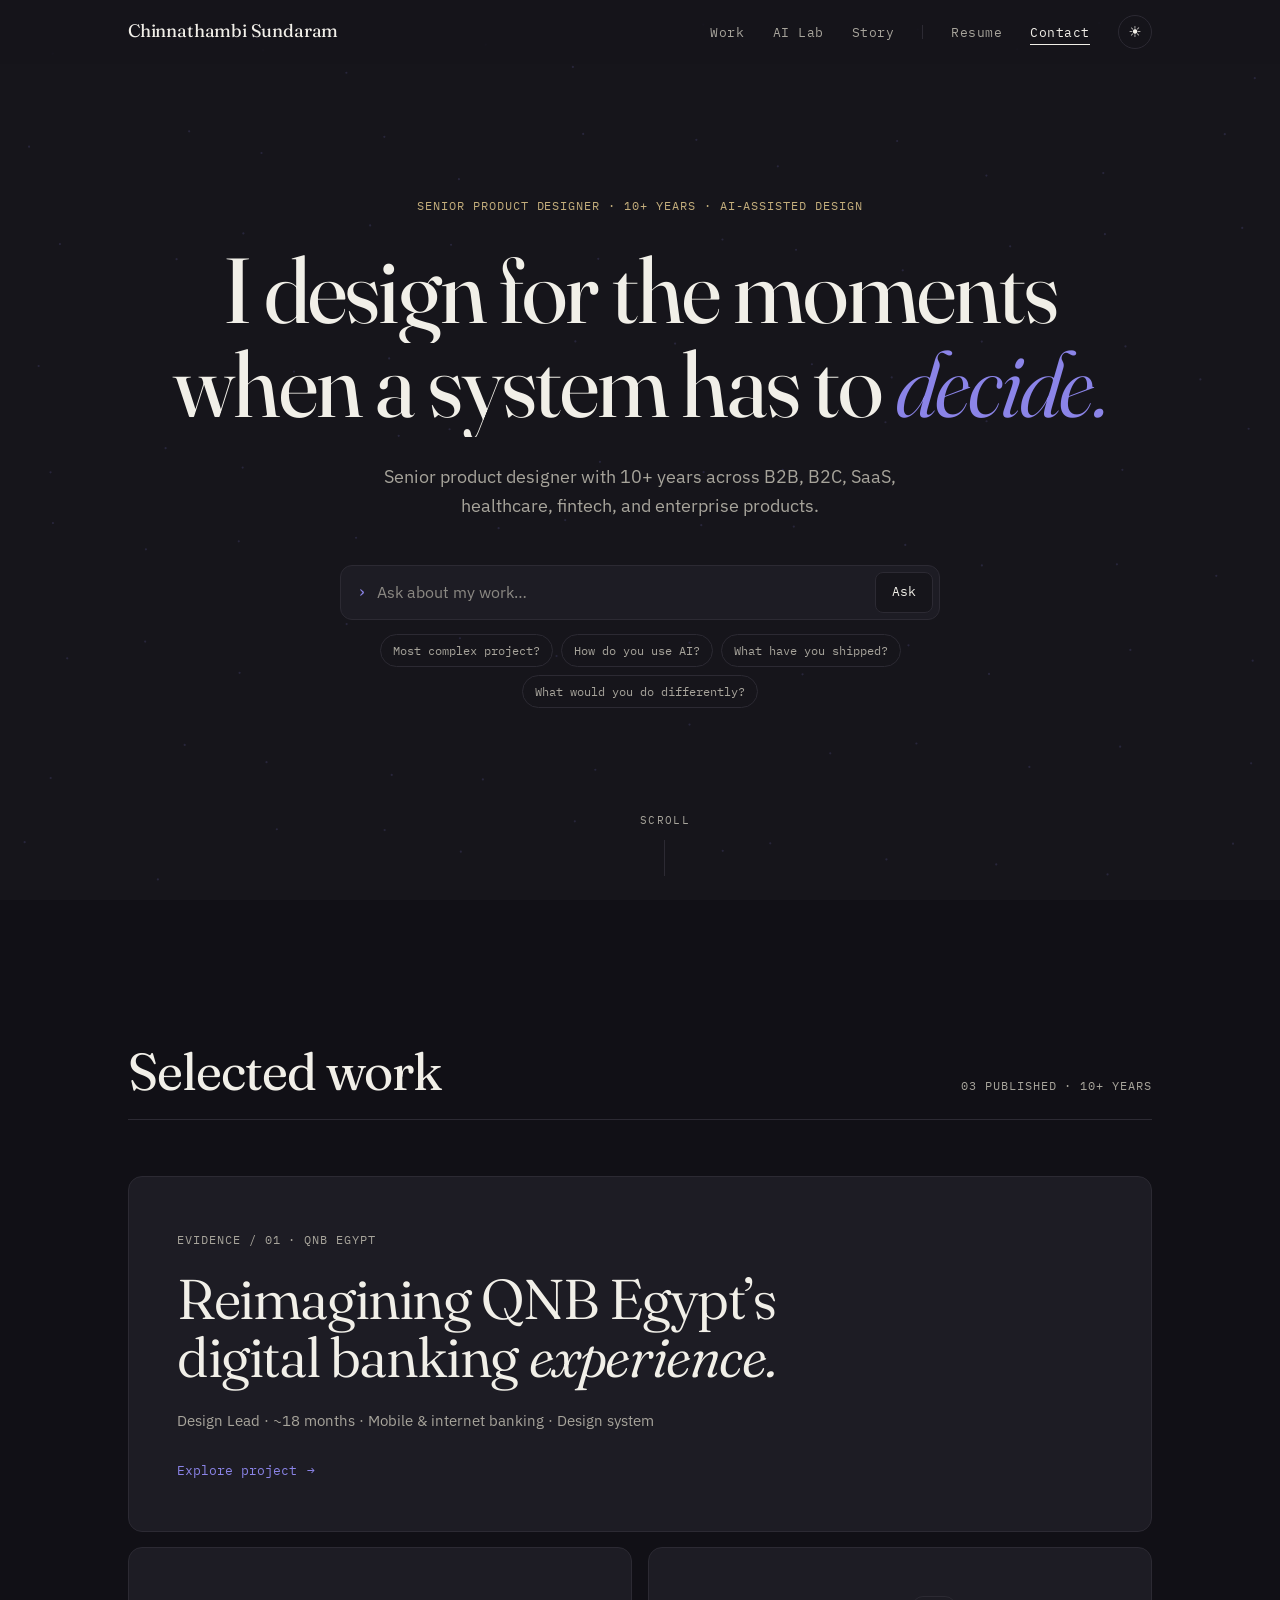
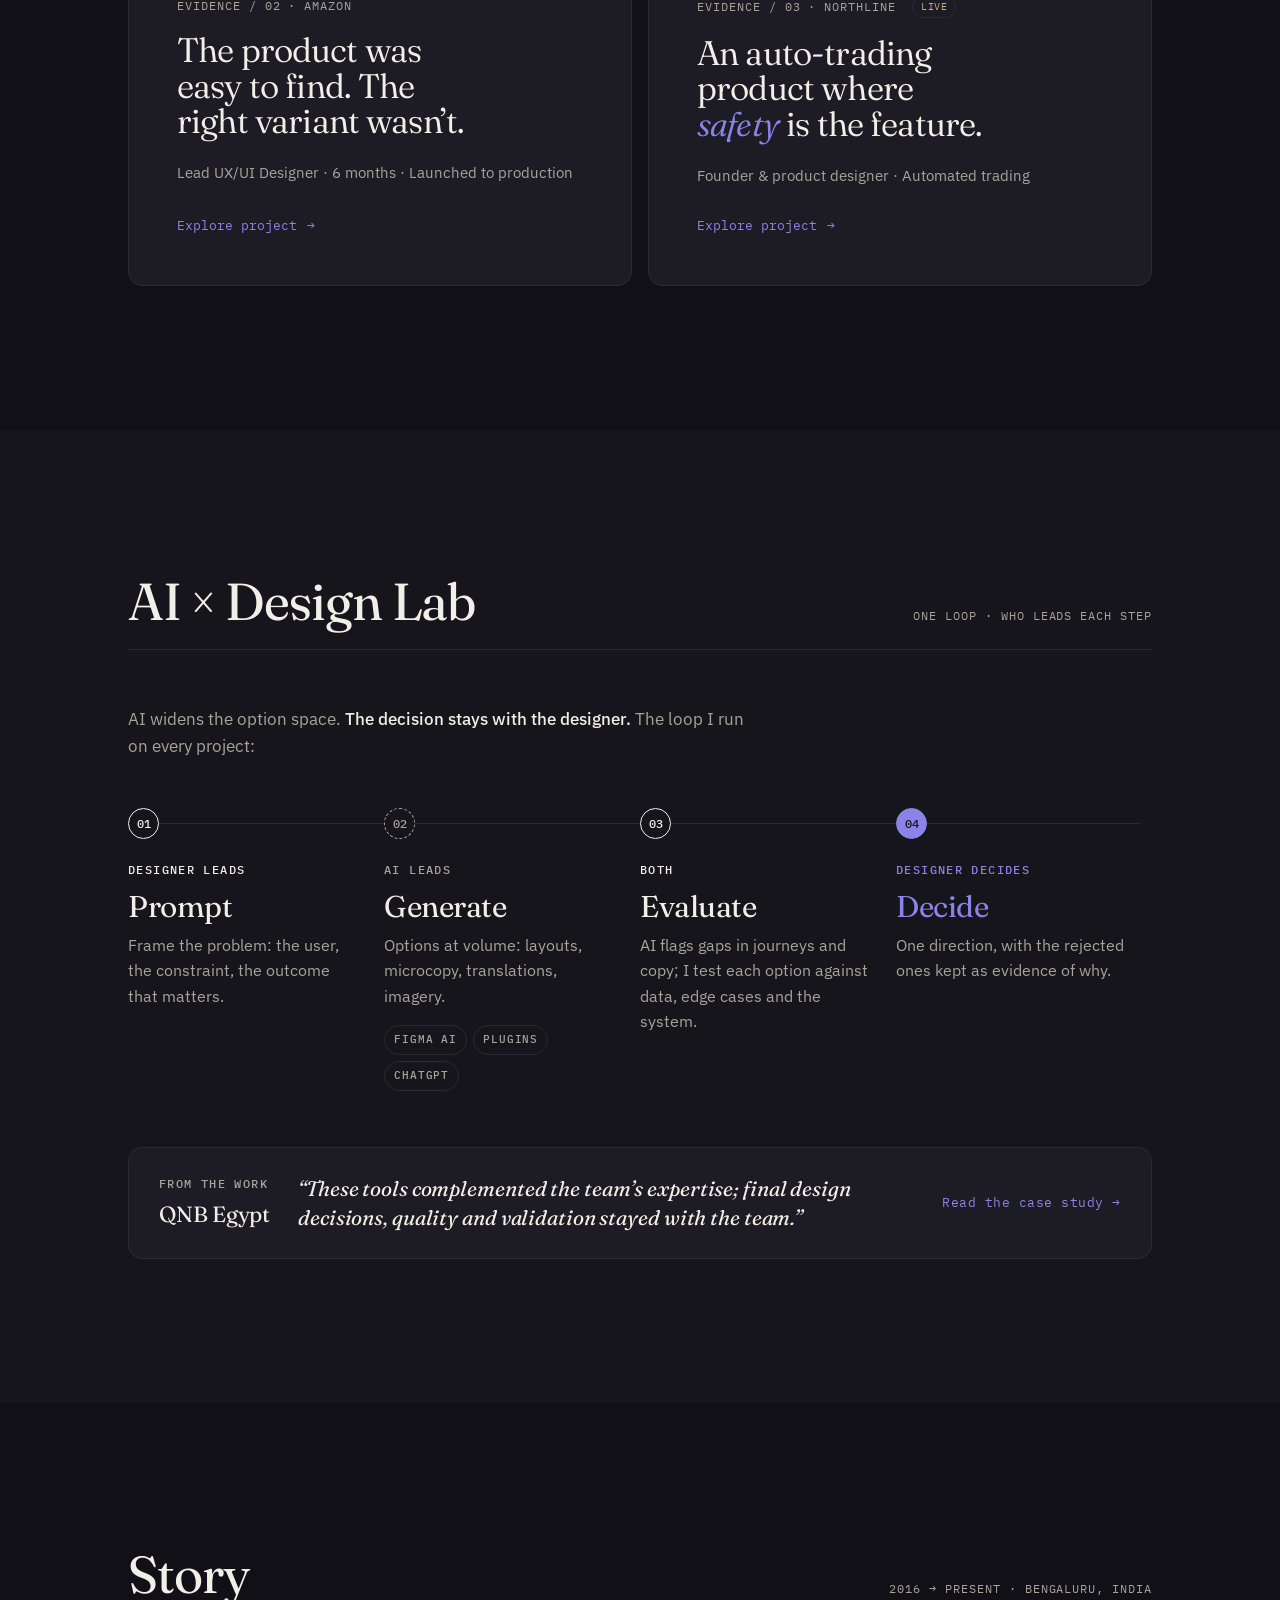
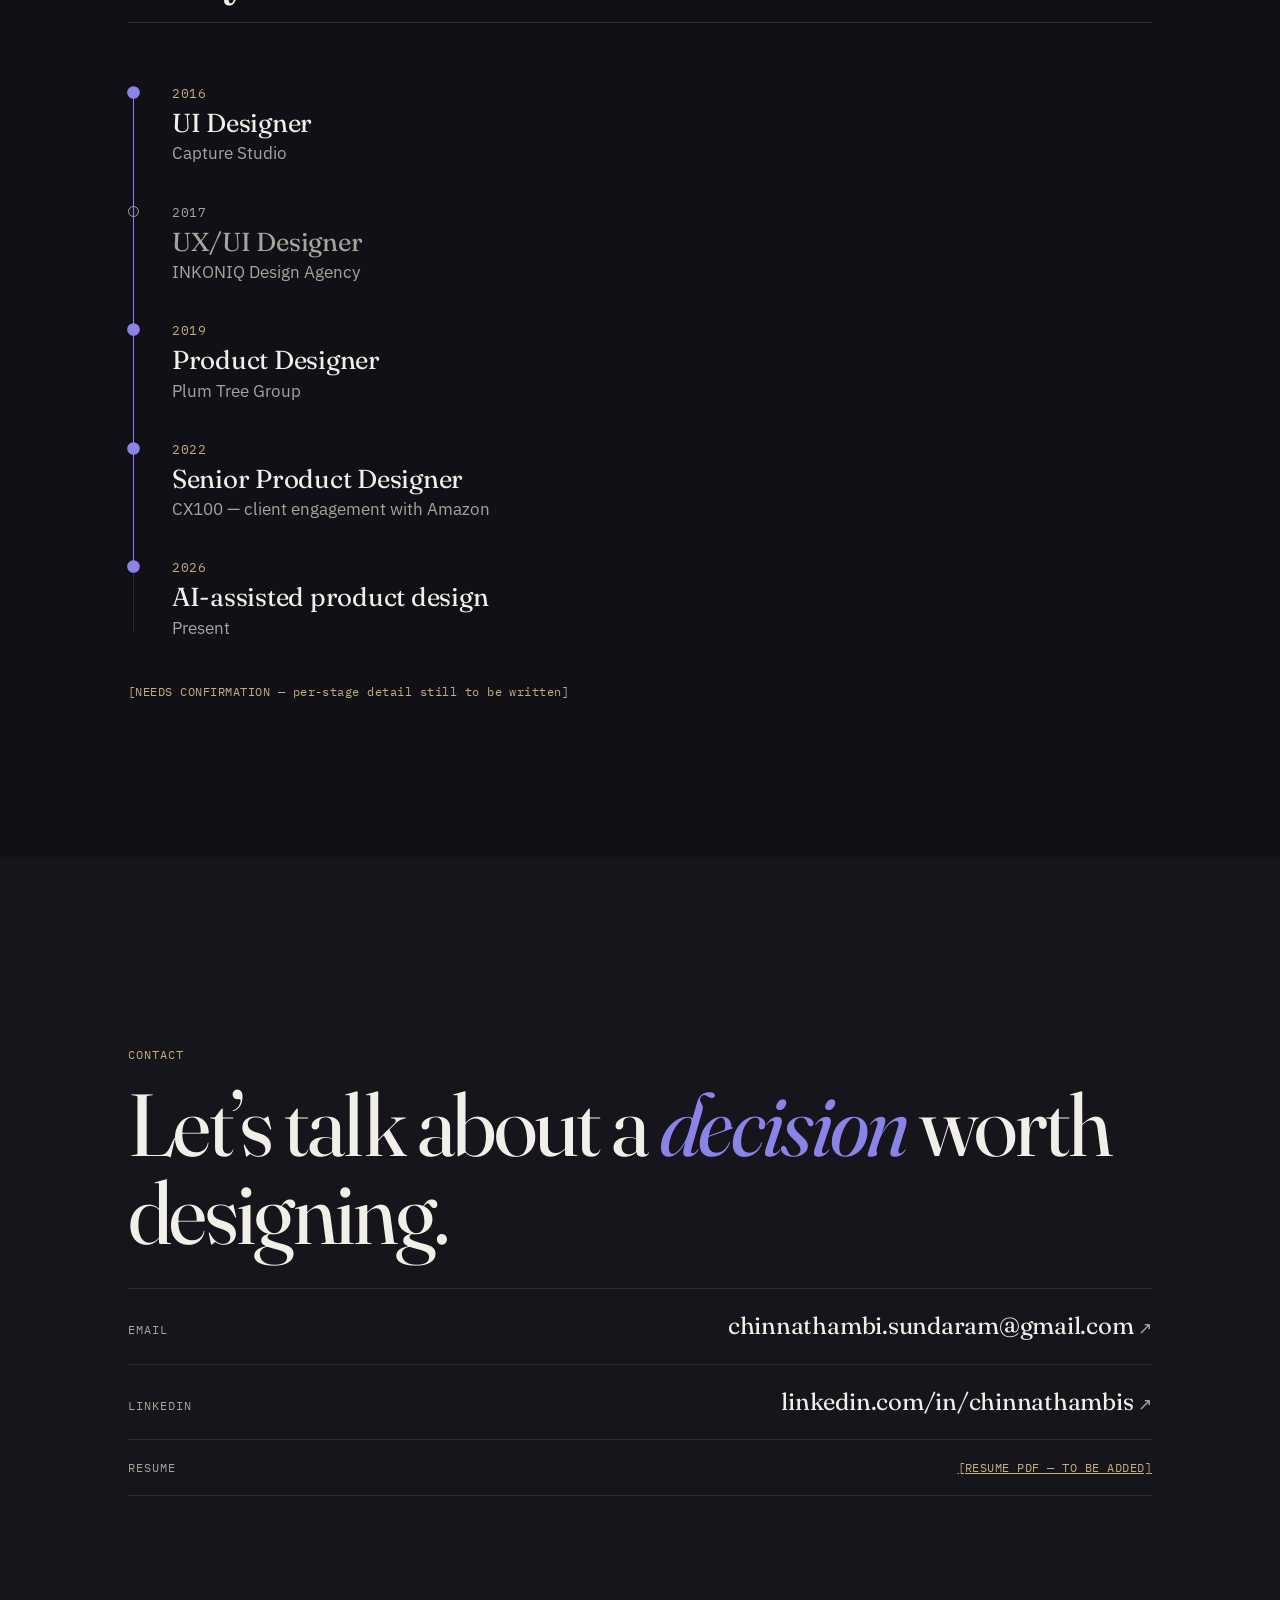
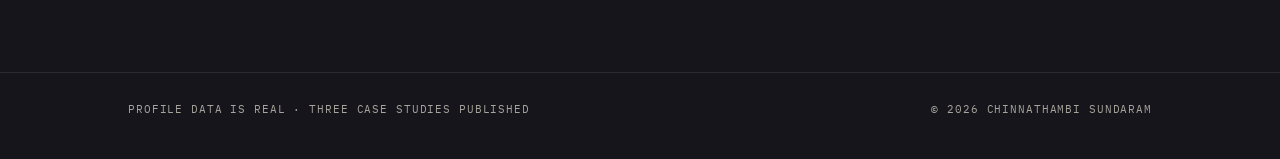
==== index.html @ 8631c67a "Homepage Ask: answers cover all three case studies - Most complex project: QNB Egypt (18 months, tea" ====
<!DOCTYPE html>
<html lang="en">
<head>
<meta charset="utf-8">
<meta name="viewport" content="width=device-width, initial-scale=1">
<title>Chinnathambi Sundaram — Senior Product Designer</title>
<meta name="description" content="Senior product designer with 10+ years across B2B, B2C, SaaS, healthcare, fintech, and enterprise products. AI-assisted product design, Bengaluru.">
<meta name="theme-color" content="#16151B">
<link rel="canonical" href="https://chinnathambis.github.io/">
<meta property="og:type" content="website">
<meta property="og:title" content="Chinnathambi Sundaram — Senior Product Designer">
<meta property="og:description" content="I design for the moments when a system has to decide.">
<meta property="og:url" content="https://chinnathambis.github.io/">
<meta name="twitter:card" content="summary">
<link rel="icon" href="assets/favicon.svg" type="image/svg+xml">
<script type="application/ld+json">
{"@context":"https://schema.org","@type":"Person","name":"Chinnathambi Sundaram","jobTitle":"Senior Product Designer",
 "address":{"@type":"PostalAddress","addressLocality":"Bengaluru","addressCountry":"IN"},
 "email":"mailto:chinnathambi.sundaram@gmail.com","url":"https://chinnathambis.github.io/",
 "sameAs":["https://www.linkedin.com/in/chinnathambis"]}
</script>
<script>
  // Restore theme before first paint to avoid a flash.
  (function(){
    try{ if(localStorage.getItem('theme')==='light') document.documentElement.setAttribute('data-theme','light'); }catch(e){}
    document.documentElement.classList.add('js');
  })();
</script>
<link rel="preconnect" href="https://fonts.googleapis.com">
<link rel="preconnect" href="https://fonts.gstatic.com" crossorigin>
<link rel="stylesheet" href="https://fonts.googleapis.com/css2?family=Fraunces:ital,opsz,wght@0,9..144,300..600;1,9..144,300..600&family=IBM+Plex+Mono:wght@400;500&family=IBM+Plex+Sans:wght@400;500&display=swap">
<link rel="stylesheet" href="assets/base.css?v=202610231328">
<style>
/* ================= HERO ================= */
.hero{
  position:relative;
  min-height:100vh;min-height:100svh;
  display:grid;place-items:center;
  padding:calc(var(--header-h) + 48px) var(--gutter) 120px;
  text-align:center;
  isolation:isolate;
}
.field{position:absolute;inset:0;width:100%;height:100%;z-index:0;pointer-events:none}
.hero-content{position:relative;z-index:1;max-width:1160px;width:100%}
.hero h1{
  font-family:var(--serif);font-weight:420;
  font-size:clamp(36px,7.2vw,100px);line-height:1.02;letter-spacing:-.02em;
  margin:28px 0 32px;
  font-variation-settings:"opsz" 96;
}
.hero h1 em{font-style:italic;color:var(--accent);font-weight:350}
.hero h1 .line{display:block;overflow:hidden;padding-bottom:.06em;margin-bottom:-.06em}
.hero h1 .line > span{display:inline-block}
@media (min-width:900px){.hero h1 .line > span{white-space:nowrap}}
.hero-copy{max-width:560px;margin:0 auto;color:var(--ink-soft);font-size:clamp(16px,1.6vw,18px)}
.hero-copy p{margin:0 0 6px}

/* Load choreography: lines rise from behind a mask, then the rest settles in. */
.js .hero .eyebrow,
.js .hero .hero-copy,
.js .hero .ask,
.js .hero .scroll-cue{animation:fadeUp 1s var(--ease-out-expo) both}
.js .hero h1 .line > span{animation:lineUp 1.1s var(--ease-out-expo) both}
.js .hero .eyebrow{animation-delay:.1s}
.js .hero h1 .line:nth-child(1) > span{animation-delay:.22s}
.js .hero h1 .line:nth-child(2) > span{animation-delay:.34s}
.js .hero .hero-copy{animation-delay:.62s}
.js .hero .ask{animation-delay:.78s}
.js .hero .scroll-cue{animation-delay:1.2s}
@keyframes lineUp{from{transform:translateY(105%)}to{transform:none}}
@keyframes fadeUp{from{opacity:0;transform:translateY(12px)}to{opacity:1;transform:none}}

/* ================= ASK ================= */
.ask{max-width:600px;margin:44px auto 0;text-align:left}
.ask-form{
  display:flex;align-items:center;gap:10px;
  background:var(--bg-raised);border:1px solid var(--line);border-radius:12px;
  padding:6px 6px 6px 16px;
  transition:border-color var(--dur-fast) var(--ease);
}
.ask-form:focus-within{border-color:var(--accent)}
.ask-caret{font-family:var(--mono);color:var(--accent);font-size:16px;flex:none}
.ask-input{
  flex:1;min-width:0;background:transparent;border:0;outline:0;
  font-family:var(--sans);font-size:16px;color:var(--ink);padding:10px 0;
}
.ask-input::placeholder{color:var(--ink-soft);opacity:.8}
.ask-btn{
  flex:none;border:1px solid var(--line);background:var(--bg);border-radius:8px;
  padding:9px 16px;font-family:var(--mono);font-size:13px;cursor:pointer;
  transition:border-color var(--dur-fast) var(--ease), background-color var(--dur-fast) var(--ease);
}
.ask-btn:hover{border-color:var(--accent);background:var(--accent-soft)}
.chips{display:flex;flex-wrap:wrap;gap:8px;margin-top:14px;justify-content:center}
.chip{
  border:1px solid var(--line);background:transparent;border-radius:999px;
  padding:6px 12px;font-family:var(--mono);font-size:12px;color:var(--ink-soft);cursor:pointer;
  transition:color var(--dur-fast) var(--ease), border-color var(--dur-fast) var(--ease);
}
.chip:hover{color:var(--ink);border-color:var(--ink-soft)}
.answer{
  margin-top:18px;min-height:0;
  font-size:15px;line-height:1.65;color:var(--ink);
}
.answer:empty{display:none}
.answer-inner{
  border-left:1px solid var(--accent);padding:4px 0 4px 16px;
  animation:fadeUp var(--dur-med) var(--ease) both;
}
.answer .q{display:block;font-family:var(--mono);font-size:12px;letter-spacing:.04em;color:var(--ink-soft);margin-bottom:6px}
.answer a{color:var(--accent);text-underline-offset:3px}

.scroll-cue{
  position:absolute;left:50%;bottom:24px;transform:translateX(-50%);z-index:1;
  font-family:var(--mono);font-size:11px;letter-spacing:.12em;text-transform:uppercase;color:var(--ink-soft);
  text-decoration:none;display:flex;flex-direction:column;align-items:center;gap:10px;
}
.scroll-cue i{display:block;width:1px;height:36px;background:var(--line);position:relative;overflow:hidden}
.scroll-cue i::after{content:"";position:absolute;inset:0;background:var(--ink-soft);transform:translateY(-100%);animation:cue 2.4s var(--ease) infinite 2s}
@keyframes cue{0%{transform:translateY(-100%)}60%,100%{transform:translateY(100%)}}
@media (max-height:640px){.scroll-cue{display:none}}

/* ================= SELECTED WORK ================= */
.sw-list{display:grid;grid-template-columns:repeat(2,minmax(0,1fr));gap:16px}
.sw-list > .sw-preview:first-child{grid-column:1 / -1}
@media (max-width:760px){ .sw-list{grid-template-columns:minmax(0,1fr)} }
.sw-preview{
  display:block;text-decoration:none;
  border:1px solid var(--line);border-radius:14px;background:var(--bg-raised);
  padding:clamp(24px,4vw,48px);
  transform-style:preserve-3d;
  transition:border-color var(--dur-med) var(--ease), transform var(--dur-med) var(--ease);
  will-change:transform;
}
.sw-preview:hover{border-color:var(--ink-soft)}
.sw-preview.locked{cursor:default;opacity:.62}
.sw-preview.locked:hover{border-color:var(--line)}
.sw-preview.locked .sw-status{display:inline-flex;align-items:center;gap:5px;white-space:nowrap}
.sw-status .lock{flex:none}
.sw-preview:focus-visible{outline:2px solid var(--accent);outline-offset:4px;border-radius:14px}
.sw-preview h3{
  font-family:var(--serif);font-weight:350;
  font-size:clamp(28px,4.6vw,56px);line-height:1.04;letter-spacing:-.025em;
  margin:18px 0 22px;max-width:18ch;
}
.sw-preview.sm{display:flex;flex-direction:column}
.sw-preview.sm h3{font-size:clamp(24px,2.8vw,34px);max-width:14ch}
.sw-preview.sm h3 em{font-style:italic;color:var(--accent)}
.sw-preview.sm .sw-cta{margin-top:auto;padding-top:28px}
.sw-status{display:inline-block;margin-left:8px;padding:2px 8px;border:1px solid var(--line);border-radius:999px;font-family:var(--mono);font-size:10px;letter-spacing:.06em;text-transform:uppercase;color:var(--brass);vertical-align:1px}
.sw-meta{color:var(--ink-soft);font-size:15px;margin:0}
.sw-cta{
  display:inline-flex;align-items:center;gap:10px;margin-top:28px;
  font-family:var(--mono);font-size:13px;color:var(--accent);
}
.sw-cta span{display:inline-block;transition:transform var(--dur-med) var(--ease)}
.sw-preview:hover .sw-cta span{transform:translateX(4px)}

/* ================= AI LAB — the loop ================= */
.lab-intro{max-width:620px;color:var(--ink-soft);margin:0 0 48px}
.lab-intro strong{color:var(--ink);font-weight:500}
.loop{list-style:none;padding:0;margin:0;display:grid;grid-template-columns:repeat(4,1fr);position:relative}
.loop::before{content:"";position:absolute;left:12px;right:12px;top:15px;height:1px;background:var(--line)}
.loop-step{position:relative;padding-right:24px}
.loop-dot{position:relative;z-index:1;width:31px;height:31px;border-radius:50%;display:grid;place-items:center;font-family:var(--mono);font-size:12px;font-weight:500;background:var(--bg);border:1px solid var(--ink);color:var(--ink)}
.loop-step.ai .loop-dot{border-style:dashed;border-color:var(--ink-soft);color:var(--ink-soft)}
.loop-step.decide .loop-dot{background:var(--accent);border-color:var(--accent);color:var(--bg)}
.loop-who{display:block;margin:22px 0 10px;font-family:var(--mono);font-size:11.5px;font-weight:500;letter-spacing:.12em;text-transform:uppercase;color:var(--ink)}
.loop-step.ai .loop-who{color:var(--ink-soft)}
.loop-step.decide .loop-who{color:var(--accent)}
.loop-step h3{font-family:var(--serif);font-weight:400;font-size:clamp(26px,2.6vw,30px);line-height:1.1;letter-spacing:-.015em;margin:0}
.loop-step.decide h3{color:var(--accent)}
.loop-step p{color:var(--ink-soft);font-size:16px;margin:10px 0 0;max-width:250px}
.loop-tools{display:flex;flex-wrap:wrap;gap:6px;margin-top:16px}
.loop-tools span{font-family:var(--mono);font-size:11px;font-weight:500;letter-spacing:.08em;text-transform:uppercase;padding:5px 9px;border:1px solid var(--line);border-radius:999px;color:var(--ink-soft);white-space:nowrap}
.lab-proof{margin:56px 0 0;display:grid;grid-template-columns:auto 1fr auto;gap:28px;align-items:center;background:var(--bg-raised);border:1px solid var(--line);border-radius:14px;padding:26px 30px}
.lab-proof .src{font-family:var(--mono);font-size:11.5px;font-weight:500;letter-spacing:.12em;text-transform:uppercase;color:var(--ink-soft);line-height:1.5}
.lab-proof .src b{display:block;font-family:var(--serif);font-size:22px;font-weight:400;letter-spacing:-.01em;text-transform:none;color:var(--ink);margin-top:6px}
.lab-proof blockquote{margin:0;font-family:var(--serif);font-style:italic;font-size:clamp(18px,1.8vw,21px);line-height:1.4;letter-spacing:-.005em}
.lab-proof a{font-family:var(--mono);font-size:13px;letter-spacing:.04em;color:var(--accent);text-decoration:none;white-space:nowrap}
.lab-proof a:hover{text-decoration:underline;text-underline-offset:3px}
@media (max-width:760px){
  .loop{grid-template-columns:1fr}
  .loop::before{left:15px;right:auto;top:16px;bottom:40px;width:1px;height:auto}
  .loop-step{display:grid;grid-template-columns:31px 1fr;column-gap:18px;padding:0 0 30px}
  .loop-dot{grid-row:1 / span 4}
  .loop-step > :not(.loop-dot){grid-column:2}
  .loop-who{margin:6px 0}
  .loop-step p{max-width:none}
  .lab-proof{grid-template-columns:1fr;gap:14px;padding:22px}
}

/* ================= STORY ================= */
.story-line{list-style:none;margin:0;padding:0;position:relative;max-width:760px}
.story-line::before{content:"";position:absolute;left:5px;top:10px;bottom:10px;width:1px;background:var(--line)}
.story-line::after{content:"";position:absolute;left:5px;top:10px;width:1px;height:var(--fill,0px);background:var(--accent);transition:height .6s var(--ease)}
.node{position:relative;padding:0 0 clamp(22px,2.6vw,30px) 44px}
.node:last-child{padding-bottom:0}
.node .dot{
  position:absolute;left:0;top:8px;width:11px;height:11px;border-radius:50%;
  background:var(--bg);border:1px solid var(--ink-soft);
  transition:background-color var(--dur-med) var(--ease), border-color var(--dur-med) var(--ease), transform var(--dur-med) var(--ease);
}
.node .year{font-family:var(--mono);font-size:13px;color:var(--ink-soft);letter-spacing:.04em;transition:color var(--dur-med) var(--ease)}
.node .role{font-family:var(--serif);font-size:clamp(20px,2.1vw,26px);line-height:1.2;letter-spacing:-.01em;margin:2px 0 1px;color:var(--ink-soft);transition:color var(--dur-med) var(--ease)}
.node .org{color:var(--ink-soft);margin:0}
.node.is-active .dot{background:var(--accent);border-color:var(--accent);transform:scale(1.15)}
.node.is-active .role{color:var(--ink)}
.node.is-active .year{color:var(--brass)}
.story-note{margin-top:40px}
</style>
</head>
<body>
<a class="skip-link" href="#main">Skip to content</a>

<header class="site-header">
  <div class="wrap">
    <a class="brand" href="./">Chinnathambi Sundaram</a>
    <div class="header-right">
      <nav class="site-nav" aria-label="Primary">
        <ul>
          <li class="nav-section"><a href="#work">Work</a></li>
          <li class="nav-section"><a href="#lab">AI Lab</a></li>
          <li class="nav-section"><a href="#story">Story</a></li>
          <li class="sep" aria-hidden="true"></li>
          <li><a href="#resume" data-placeholder="Resume PDF — to be added">Resume</a></li>
          <li><a href="#contact">Contact</a></li>
        </ul>
      </nav>
      <button class="theme-toggle" type="button" aria-label="Switch to day theme">☀</button>
    </div>
  </div>
</header>

<main id="main">

  <!-- ================= HERO ================= -->
  <section class="hero" aria-labelledby="hero-title">
    <canvas class="field" aria-hidden="true"></canvas>
    <div class="hero-content">
      <p class="eyebrow">Senior Product Designer · 10+ Years · AI-Assisted Design</p>
      <h1 id="hero-title">
        <span class="line"><span>I design for the moments</span></span>
        <span class="line"><span>when a system has to <em>decide.</em></span></span>
      </h1>
      <div class="hero-copy">
        <p>Senior product designer with 10+ years across B2B, B2C, SaaS, healthcare, fintech, and enterprise products.</p>
      </div>

      <div class="ask">
        <form class="ask-form" autocomplete="off">
          <span class="ask-caret" aria-hidden="true">›</span>
          <label for="ask-input" class="sr-only" style="position:absolute;width:1px;height:1px;overflow:hidden;clip:rect(0 0 0 0)">Ask a question about my work</label>
          <input id="ask-input" class="ask-input" type="text" placeholder="Ask about my work…" maxlength="160">
          <button class="ask-btn" type="submit">Ask</button>
        </form>
        <div class="chips" aria-label="Suggested questions">
          <button class="chip" type="button">Most complex project?</button>
          <button class="chip" type="button">How do you use AI?</button>
          <button class="chip" type="button">What have you shipped?</button>
          <button class="chip" type="button">What would you do differently?</button>
        </div>
        <div class="answer" aria-live="polite"></div>
      </div>
    </div>
    <a class="scroll-cue" href="#work" aria-label="Scroll to selected work">Scroll<i></i></a>
  </section>

  <!-- ================= SELECTED WORK ================= -->
  <section class="section band" id="work" aria-labelledby="work-title">
    <div class="wrap">
      <div class="section-head" data-reveal>
        <h2 id="work-title">Selected work</h2>
        <span class="kicker">03 published · 10+ years</span>
      </div>
      <div class="sw-list">
        <a class="sw-preview" href="evidence-02.html" data-reveal>
          <span class="kicker">Evidence / 01 · QNB Egypt</span>
          <h3 style="view-transition-name:ev02-title">Reimagining QNB Egypt’s digital banking <em>experience.</em></h3>
          <p class="sw-meta">Design Lead · ~18 months · Mobile &amp; internet banking · Design system</p>
          <span class="sw-cta">Explore project <span aria-hidden="true">→</span></span>
        </a>
        <a class="sw-preview sm" href="variations-discovery.html" data-reveal style="--d:80ms">
          <span class="kicker">Evidence / 02 · Amazon</span>
          <h3 style="view-transition-name:vd-title">The product was easy to find. The right variant wasn’t.</h3>
          <p class="sw-meta">Lead UX/UI Designer · 6 months · Launched to production</p>
          <span class="sw-cta">Explore project <span aria-hidden="true">→</span></span>
        </a>
        <a class="sw-preview sm" href="evidence-03.html" data-reveal style="--d:140ms">
          <span class="kicker">Evidence / 03 · Northline <span class="sw-status">Live</span></span>
          <h3 style="view-transition-name:ev03-title">An auto-trading product where <em>safety</em> is the feature.</h3>
          <p class="sw-meta">Founder &amp; product designer · Automated trading</p>
          <span class="sw-cta">Explore project <span aria-hidden="true">→</span></span>
        </a>
      </div>
    </div>
  </section>

  <!-- ================= AI LAB ================= -->
  <section class="section" id="lab" aria-labelledby="lab-title">
    <div class="wrap">
      <div class="section-head" data-reveal>
        <h2 id="lab-title">AI × Design Lab</h2>
        <span class="kicker">One loop · who leads each step</span>
      </div>
      <p class="lab-intro" data-reveal>AI widens the option space. <strong>The decision stays with the designer.</strong> The loop I run on every project:</p>

      <ol class="loop" data-reveal>
        <li class="loop-step"><span class="loop-dot" aria-hidden="true">01</span><span class="loop-who">Designer leads</span><h3>Prompt</h3><p>Frame the problem: the user, the constraint, the outcome that matters.</p></li>
        <li class="loop-step ai"><span class="loop-dot" aria-hidden="true">02</span><span class="loop-who">AI leads</span><h3>Generate</h3><p>Options at volume: layouts, microcopy, translations, imagery.</p>
          <div class="loop-tools" aria-label="Tools"><span>Figma AI</span><span>Plugins</span><span>ChatGPT</span></div></li>
        <li class="loop-step"><span class="loop-dot" aria-hidden="true">03</span><span class="loop-who">Both</span><h3>Evaluate</h3><p>AI flags gaps in journeys and copy; I test each option against data, edge cases and the system.</p></li>
        <li class="loop-step decide"><span class="loop-dot" aria-hidden="true">04</span><span class="loop-who">Designer decides</span><h3>Decide</h3><p>One direction, with the rejected ones kept as evidence of why.</p></li>
      </ol>

      <figure class="lab-proof" data-reveal>
        <figcaption class="src">From the work<b>QNB Egypt</b></figcaption>
        <blockquote>“These tools complemented the team’s expertise; final design decisions, quality and validation stayed with the team.”</blockquote>
        <a href="evidence-02.html#leadership">Read the case study <span aria-hidden="true">→</span></a>
      </figure>
    </div>
  </section>

  <!-- ================= STORY ================= -->
  <section class="section band" id="story" aria-labelledby="story-title">
    <div class="wrap">
      <div class="section-head" data-reveal>
        <h2 id="story-title">Story</h2>
        <span class="kicker">2016 → present · Bengaluru, India</span>
      </div>
      <ol class="story-line">
        <li class="node"><span class="dot" aria-hidden="true"></span><span class="year">2016</span><p class="role">UI Designer</p><p class="org">Capture Studio</p></li>
        <li class="node"><span class="dot" aria-hidden="true"></span><span class="year">2017</span><p class="role">UX/UI Designer</p><p class="org">INKONIQ Design Agency</p></li>
        <li class="node"><span class="dot" aria-hidden="true"></span><span class="year">2019</span><p class="role">Product Designer</p><p class="org">Plum Tree Group</p></li>
        <li class="node"><span class="dot" aria-hidden="true"></span><span class="year">2022</span><p class="role">Senior Product Designer</p><p class="org">CX100 — client engagement with Amazon</p></li>
        <li class="node"><span class="dot" aria-hidden="true"></span><span class="year">2026</span><p class="role">AI-assisted product design</p><p class="org">Present</p></li>
      </ol>
      <p class="flag story-note" data-reveal>[NEEDS CONFIRMATION — per-stage detail still to be written]</p>
    </div>
  </section>

  <!-- ================= CONTACT ================= -->
  <section class="contact" id="contact" aria-labelledby="contact-title">
    <div class="wrap">
      <p class="eyebrow" data-reveal>Contact</p>
      <h2 id="contact-title" data-reveal>Let’s talk about a <em>decision</em> worth designing.</h2>
      <ul class="contact-list" data-reveal>
        <li><span class="label">Email</span><a class="contact-link" href="mailto:chinnathambi.sundaram@gmail.com">chinnathambi.sundaram@gmail.com <span aria-hidden="true">↗</span></a></li>
        <li><span class="label">LinkedIn</span><a class="contact-link" href="https://www.linkedin.com/in/chinnathambis" target="_blank" rel="noopener">linkedin.com/in/chinnathambis <span aria-hidden="true">↗</span><span class="sr-only"> (opens in a new tab)</span></a></li>
        <li><span class="label">Resume</span><a href="#contact" data-placeholder="Resume PDF — to be added" class="flag">[RESUME PDF — TO BE ADDED]</a></li>
      </ul>
    </div>
  </section>
</main>

<footer class="site-footer">
  <div class="wrap">
    <p>Profile data is real · Three case studies published</p>
    <p>© 2026 Chinnathambi Sundaram</p>
  </div>
</footer>

<script src="assets/site.js?v=202610231328"></script>
<script>
(function(){
  'use strict';
  var reduceMotion = window.matchMedia('(prefers-reduced-motion: reduce)').matches;
  var coarse = window.matchMedia('(pointer: coarse)').matches;

  /* =========================================================
     MAGNETIC FIELD — spring-anchored points behind the hero
     ========================================================= */
  (function(){
    var hero = document.querySelector('.hero');
    var canvas = document.querySelector('.field');
    if(!canvas || !canvas.getContext) return;
    var ctx = canvas.getContext('2d');
    var W = 0, H = 0, dpr = 1, pts = [], spacing = 60;
    var mouse = {x:-9999, y:-9999, active:false};
    var raf = null;
    var RADIUS = 130, MAX_DISP = 16, K = 0.06, DAMP = 0.82;
    var interactive = !(reduceMotion || coarse);

    // Read the live theme every frame so toggling never leaves stale colours.
    function currentRgb(){
      var hex = getComputedStyle(document.documentElement).getPropertyValue('--accent').trim().replace('#','');
      if(hex.length === 3) hex = hex.split('').map(function(c){return c+c;}).join('');
      var n = parseInt(hex,16);
      return [(n>>16)&255,(n>>8)&255,n&255];
    }

    function build(){
      var r = hero.getBoundingClientRect();
      dpr = Math.min(window.devicePixelRatio || 1, 2);
      W = r.width; H = r.height;
      canvas.width = Math.round(W*dpr); canvas.height = Math.round(H*dpr);
      ctx.setTransform(dpr,0,0,dpr,0,0);
      var count = Math.max(40, Math.min(130, Math.round(W*H/11000)));
      var cols = Math.max(4, Math.round(Math.sqrt(count*W/H)));
      var rows = Math.max(3, Math.ceil(count/cols));
      var sx = W/cols, sy = H/rows;
      spacing = Math.max(sx, sy);
      pts = [];
      // Deterministic jitter so the field feels organic but doesn't reshuffle on every resize.
      var seed = 7;
      function rand(){ seed = (seed*9301+49297)%233280; return seed/233280; }
      for(var j=0;j<rows;j++){
        for(var i=0;i<cols;i++){
          var ox = (i+.5)*sx + (rand()-.5)*sx*.6;
          var oy = (j+.5)*sy + (rand()-.5)*sy*.6;
          pts.push({ox:ox, oy:oy, x:ox, y:oy, vx:0, vy:0});
        }
      }
    }

    function draw(){
      var rgb = currentRgb();
      var c = 'rgba('+rgb[0]+','+rgb[1]+','+rgb[2]+',';
      ctx.clearRect(0,0,W,H);
      var near = [];
      for(var i=0;i<pts.length;i++){
        var p = pts[i];
        var d = mouse.active ? Math.hypot(p.x-mouse.x, p.y-mouse.y) : Infinity;
        var t = d < RADIUS ? 1 - d/RADIUS : 0;
        if(t > 0) near.push(p);
        ctx.fillStyle = c + (0.16 + t*0.5) + ')';
        ctx.beginPath(); ctx.arc(p.x, p.y, 1.1 + t*0.9, 0, Math.PI*2); ctx.fill();
      }
      // Faint connectors only between points that are both near the cursor.
      ctx.lineWidth = 1;
      for(var a=0;a<near.length;a++){
        for(var b=a+1;b<near.length;b++){
          var pa = near[a], pb = near[b];
          var dd = Math.hypot(pa.x-pb.x, pa.y-pb.y);
          if(dd < spacing*1.5){
            ctx.strokeStyle = c + (0.12*(1-dd/(spacing*1.5))) + ')';
            ctx.beginPath(); ctx.moveTo(pa.x,pa.y); ctx.lineTo(pb.x,pb.y); ctx.stroke();
          }
        }
      }
    }

    function step(){
      var moving = false;
      for(var i=0;i<pts.length;i++){
        var p = pts[i], tx = p.ox, ty = p.oy;
        if(mouse.active){
          var dx = mouse.x - p.ox, dy = mouse.y - p.oy, d = Math.hypot(dx,dy);
          if(d < RADIUS && d > 0.001){
            var f = Math.pow(1 - d/RADIUS, 2) * MAX_DISP;
            tx += dx/d*f; ty += dy/d*f;
          }
        }
        p.vx = (p.vx + (tx - p.x)*K) * DAMP;
        p.vy = (p.vy + (ty - p.y)*K) * DAMP;
        p.x += p.vx; p.y += p.vy;
        if(Math.abs(p.vx) > .01 || Math.abs(p.vy) > .01 || Math.abs(p.x-p.ox) > .05 || Math.abs(p.y-p.oy) > .05) moving = true;
      }
      draw();
      // Stop the loop once settled and the cursor has left — resume on next move.
      if(moving || mouse.active){ raf = requestAnimationFrame(step); } else { raf = null; }
    }
    function kick(){ if(!raf) raf = requestAnimationFrame(step); }

    build(); draw();
    if('ResizeObserver' in window){
      new ResizeObserver(function(){ build(); draw(); }).observe(hero);
    }
    // Repaint on theme change even when idle.
    new MutationObserver(function(){ draw(); }).observe(document.documentElement, {attributes:true, attributeFilter:['data-theme']});

    if(!interactive) return;
    hero.addEventListener('mousemove', function(e){
      var r = hero.getBoundingClientRect();
      mouse.x = e.clientX - r.left; mouse.y = e.clientY - r.top; mouse.active = true;
      kick();
    });
    hero.addEventListener('mouseleave', function(){ mouse.active = false; kick(); });
  })();

  /* =========================================================
     ASK — typewriter placeholder + canned, honest answers
     ========================================================= */
  (function(){
    var form = document.querySelector('.ask-form');
    var input = document.getElementById('ask-input');
    var out = document.querySelector('.answer');
    var chips = document.querySelectorAll('.chip');
    var lines = ['Ask about my work…'].concat([].map.call(chips, function(c){ return c.textContent; }));

    var ANSWERS = {
      complex: 'QNB Egypt’s digital banking: about 18 months as Design Lead, with a team of four designers. We redesigned mobile and internet banking on one design system that supports Regular and Private customer segments, in light and dark themes. <a href="evidence-02.html">Read the case study →</a>',
      ai: 'As a collaborator with a narrow job. AI widens the option space: synthesising, generating and critiquing at volume. I keep the judgement: what to discard, which contradictions to chase, what ships. On Northline, an AI coding agent wrote the code while I set the spec, the design and the safety rules. The <a href="#lab">AI × Design Lab</a> below breaks it down.',
      shipped: 'Recently, three things. QNB Egypt’s mobile and internet banking designs, delivered with a design system built from scratch. Variations Discovery, live in Amazon Search. And Northline, an automated trading product I designed and launched, now trading real money. Before that, ten years across B2B, B2C, SaaS, healthcare, fintech and enterprise. <a href="#work">See the work →</a>',
      differently: 'On QNB Egypt, I’d push for usability sessions with real customers earlier; reviews and benchmarking showed where the problems were, not how people moved through the app. On Amazon’s Variations Discovery, I’d set up a way to follow the results after launch. <a href="#work">See the work →</a>'
    };
    var FALLBACK = 'That’s not wired up in this prototype yet — try one of the suggested questions, or <a href="#work">go straight to the work</a>.';

    function match(q){
      q = q.toLowerCase();
      if(/complex|hardest|difficult|challeng/.test(q)) return ANSWERS.complex;
      if(/\bai\b|artificial|llm|gpt|claude/.test(q)) return ANSWERS.ai;
      if(/ship|launch|built|delivered/.test(q)) return ANSWERS.shipped;
      if(/different|regret|again|mistake/.test(q)) return ANSWERS.differently;
      return FALLBACK;
    }
    function esc(s){ return s.replace(/[&<>"']/g, function(c){ return {'&':'&amp;','<':'&lt;','>':'&gt;','"':'&quot;',"'":'&#39;'}[c]; }); }
    function answer(q){
      q = q.trim(); if(!q) return;
      out.innerHTML = '<div class="answer-inner"><span class="q">› '+esc(q)+'</span>'+match(q)+'</div>';
    }
    form.addEventListener('submit', function(e){ e.preventDefault(); answer(input.value); input.value=''; });
    chips.forEach(function(c){ c.addEventListener('click', function(){ answer(c.textContent); }); });

    // Typewriter placeholder
    if(reduceMotion){ input.placeholder = lines[0]; return; }
    var TYPE_MS = 55, DELETE_MS = 30, HOLD_MS = 1400, GAP_MS = 400;
    var li = 0, ci = 0, deleting = false, paused = false, timer = null;
    function tick(){
      if(paused) return;
      var line = lines[li];
      if(!deleting){
        ci++; input.placeholder = line.slice(0, ci);
        if(ci >= line.length){ deleting = true; timer = setTimeout(tick, HOLD_MS); return; }
        timer = setTimeout(tick, TYPE_MS);
      }else{
        ci--; input.placeholder = line.slice(0, ci);
        if(ci <= 0){ deleting = false; li = (li+1) % lines.length; timer = setTimeout(tick, GAP_MS); return; }
        timer = setTimeout(tick, DELETE_MS);
      }
    }
    input.addEventListener('focus', function(){ paused = true; clearTimeout(timer); input.placeholder = lines[0]; });
    input.addEventListener('blur', function(){ paused = false; ci = 0; deleting = false; timer = setTimeout(tick, GAP_MS); });
    input.placeholder = '';
    timer = setTimeout(tick, 1200);
  })();

  /* =========================================================
     SELECTED WORK — capped cursor tilt (max 2.5°)
     ========================================================= */
  (function(){
    if(reduceMotion || coarse) return;
    var MAX = 2.5;
    document.querySelectorAll('.sw-preview:not(.locked)').forEach(function(card){
      // The scroll-reveal transition is 900ms; override it while tilting so the card tracks the cursor.
      card.addEventListener('mouseenter', function(){ card.style.transition = 'transform 140ms var(--ease), border-color var(--dur-med) var(--ease)'; });
      card.addEventListener('mousemove', function(e){
        var r = card.getBoundingClientRect();
        var px = (e.clientX - r.left)/r.width - .5, py = (e.clientY - r.top)/r.height - .5;
        card.style.transform = 'perspective(1200px) rotateX('+(-py*MAX*2).toFixed(2)+'deg) rotateY('+(px*MAX*2).toFixed(2)+'deg)';
      });
      card.addEventListener('mouseleave', function(){
        card.style.transition = 'transform 480ms var(--ease-out-expo), border-color var(--dur-med) var(--ease)';
        card.style.transform = '';
      });
    });
  })();



  /* =========================================================
     STORY — nodes activate as they scroll into view
     ========================================================= */
  (function(){
    var nodes = [].slice.call(document.querySelectorAll('.node'));
    var line = document.querySelector('.story-line');
        function fill(){
      var last = null;
      nodes.forEach(function(n){ if(n.classList.contains('is-active')) last = n; });
      line.style.setProperty('--fill', last ? (last.offsetTop + 8) + 'px' : '0px');
    }
    if(reduceMotion || !('IntersectionObserver' in window)){
      nodes.forEach(function(n){ n.classList.add('is-active'); }); fill(); return;
    }
    var io = new IntersectionObserver(function(entries){
      entries.forEach(function(e){ if(e.isIntersecting){ e.target.classList.add('is-active'); fill(); } });
    }, {rootMargin:'0px 0px -35% 0px'});
    nodes.forEach(function(n){ io.observe(n); });
    window.addEventListener('resize', fill);
  })();

  /* =========================================================
     NAV — mark the section currently in view
     ========================================================= */
  (function(){
    if(!('IntersectionObserver' in window)) return;
    var links = {};
    document.querySelectorAll('.site-nav a[href^="#"]').forEach(function(a){ links[a.getAttribute('href').slice(1)] = a; });
    var io = new IntersectionObserver(function(entries){
      entries.forEach(function(e){
        var a = links[e.target.id]; if(!a) return;
        if(e.isIntersecting){
          Object.keys(links).forEach(function(k){ links[k].removeAttribute('aria-current'); });
          a.setAttribute('aria-current','true');
        }
      });
    }, {rootMargin:'-45% 0px -50% 0px'});
    ['work','lab','story','contact'].forEach(function(id){ var el = document.getElementById(id); if(el) io.observe(el); });
  })();
})();
</script>
</body>
</html>
---- assets/base.css ----
/* ==========================================================================
   Chinnathambi Sundaram — Portfolio · shared foundation
   Dark editorial, restrained, senior, systems-oriented.
   No gradients, no glow, no glassmorphism, no bounce.
   ========================================================================== */

/* ---------- Tokens ---------- */
:root{
  --bg:#16151B;
  --bg-raised:#1D1C24;
  --ink:#F1EFE8;
  --ink-soft:#A7A49B;
  --line:#2C2A33;
  --accent:#8B84E8;
  --accent-soft:#26243A;
  --brass:#C4AE7C;
  --band:#111016;       /* deeper tone for alternating sections */

  --ease:cubic-bezier(.22,.61,.36,1);
  --ease-out-expo:cubic-bezier(.16,1,.3,1);
  --dur-fast:180ms;
  --dur-med:320ms;
  --dur-slow:900ms;

  --serif:"Fraunces", Georgia, "Times New Roman", serif;
  --sans:"IBM Plex Sans", system-ui, -apple-system, "Segoe UI", sans-serif;
  --mono:"IBM Plex Mono", ui-monospace, "SF Mono", Menlo, monospace;

  --gutter:clamp(16px, 4vw, 48px);
  --max:1120px;
  --header-h:64px;

  color-scheme:dark;
}
:root[data-theme="light"]{
  --bg:#F6F5F1;
  --bg-raised:#FFFFFF;
  --ink:#1C1B17;
  --ink-soft:#55534A;
  --line:#DEDAD0;
  --accent:#3F3AA3;
  --accent-soft:#E9E7F7;
  --brass:#8C7A54;
  --band:#ECEAE3;
  color-scheme:light;
}

/* ---------- Reset ---------- */
*,*::before,*::after{box-sizing:border-box}
html{-webkit-text-size-adjust:100%;text-size-adjust:100%;scroll-behavior:smooth;scroll-padding-top:calc(var(--header-h) + 16px)}
body{
  margin:0;
  background:var(--bg);
  color:var(--ink);
  font-family:var(--sans);
  font-size:17px;
  line-height:1.6;
  -webkit-font-smoothing:antialiased;
  -moz-osx-font-smoothing:grayscale;
  text-rendering:optimizeLegibility;
  transition:background-color var(--dur-med) var(--ease), color var(--dur-med) var(--ease);
  overflow-x:hidden;
}
img,svg,canvas{display:block;max-width:100%}
a{color:inherit}
button{font:inherit;color:inherit}
::selection{background:var(--accent);color:var(--bg)}
:focus-visible{outline:2px solid var(--accent);outline-offset:3px;border-radius:4px}

.skip-link{
  position:absolute;left:var(--gutter);top:-100px;z-index:100;
  background:var(--ink);color:var(--bg);padding:8px 14px;border-radius:6px;
  font-family:var(--mono);font-size:13px;text-decoration:none;
}
.skip-link:focus{top:12px}

.wrap{width:100%;max-width:var(--max);margin:0 auto;padding:0 var(--gutter)}

/* ---------- Type primitives ---------- */
.eyebrow,.kicker,.mono{
  font-family:var(--mono);
  font-size:12px;
  letter-spacing:.08em;
  text-transform:uppercase;
}
.eyebrow{color:var(--brass)}
.kicker{color:var(--ink-soft)}
.flag{font-family:var(--mono);font-size:12px;letter-spacing:.04em;color:var(--brass)}

/* ---------- Header ---------- */
.site-header{
  position:fixed;inset:0 0 auto 0;z-index:50;
  height:var(--header-h);
  display:flex;align-items:center;
  background:color-mix(in srgb, var(--bg) 90%, transparent);
  border-bottom:1px solid transparent;
  transition:border-color var(--dur-med) var(--ease), background-color var(--dur-med) var(--ease), transform var(--dur-med) var(--ease);
  view-transition-name:site-header;
}
.site-header.is-scrolled{border-bottom-color:var(--line)}
.site-header.is-hidden{transform:translateY(-100%)}
.site-header .wrap{display:flex;align-items:center;justify-content:space-between;gap:16px}
.brand{font-family:var(--serif);font-size:18px;text-decoration:none;letter-spacing:-.01em;white-space:nowrap}
.header-right{display:flex;align-items:center;gap:clamp(12px,2.4vw,28px)}
.site-nav ul{display:flex;align-items:center;gap:clamp(14px,2.4vw,28px);list-style:none;margin:0;padding:0}
.site-nav .sep{width:1px;height:14px;background:var(--line)}
.site-nav a{
  position:relative;
  font-family:var(--mono);font-size:13px;letter-spacing:.04em;
  text-decoration:none;color:var(--ink-soft);
  transition:color var(--dur-fast) var(--ease);
}
.site-nav a::after{
  content:"";position:absolute;left:0;right:0;bottom:-4px;height:1px;
  background:currentColor;transform:scaleX(0);transform-origin:right;
  transition:transform var(--dur-med) var(--ease);
}
.site-nav a:hover,.site-nav a[aria-current="true"]{color:var(--ink)}
.site-nav a:hover::after,.site-nav a[aria-current="true"]::after{transform:scaleX(1);transform-origin:left}
@media (max-width:760px){ .site-nav .nav-section{display:none} .site-nav .sep{display:none} }
@media (max-width:420px){
  .brand{font-size:15px}
  .header-right{gap:10px}
  .site-nav ul{gap:12px}
  .site-nav a{font-size:12px;letter-spacing:0}
  .theme-toggle{width:30px;height:30px;font-size:13px}
}

.back-link{
  font-family:var(--mono);font-size:13px;letter-spacing:.02em;text-decoration:none;color:var(--ink-soft);
  transition:color var(--dur-fast) var(--ease);
  white-space:nowrap;overflow:hidden;text-overflow:ellipsis;min-width:0;
}
.back-link:hover{color:var(--ink)}
.back-link span{display:inline-block;transition:transform var(--dur-med) var(--ease)}
.back-link:hover span{transform:translateX(-3px)}

.theme-toggle{
  flex:none;
  width:34px;height:34px;border-radius:50%;
  border:1px solid var(--line);background:transparent;cursor:pointer;
  display:grid;place-items:center;font-size:15px;line-height:1;
  transition:border-color var(--dur-fast) var(--ease), transform var(--dur-med) var(--ease);
}
.theme-toggle:hover{border-color:var(--ink-soft)}
.theme-toggle:active{transform:scale(.94)}

/* ---------- Sections ---------- */
.section{padding:clamp(88px,12vw,144px) 0}

/* ---------- Section rhythm: tonal bands ---------- */
.band{background:var(--band);transition:background-color var(--dur-med) var(--ease)}
/* Full-bleed band for sections that live inside a narrower column */
.bleed{box-shadow:0 0 0 100vmax var(--bg);clip-path:inset(0 -100vmax)}
.band.bleed{box-shadow:0 0 0 100vmax var(--band)}
.section-head{
  display:flex;align-items:baseline;justify-content:space-between;gap:16px;flex-wrap:wrap;
  padding-bottom:20px;border-bottom:1px solid var(--line);margin-bottom:clamp(32px,5vw,56px);
}
.section-head h2{
  font-family:var(--serif);font-weight:400;
  font-size:clamp(32px,5vw,52px);line-height:1.05;letter-spacing:-.02em;margin:0;
}

/* ---------- Scroll reveal (only when JS is present) ---------- */
.js [data-reveal]{
  opacity:0;transform:translateY(18px);
  transition:opacity var(--dur-slow) var(--ease-out-expo), transform var(--dur-slow) var(--ease-out-expo);
  transition-delay:var(--d,0ms);
}
.js [data-reveal].is-in{opacity:1;transform:none}

/* ---------- Placeholder toast (for dummy links) ---------- */
.toast{
  position:fixed;left:50%;bottom:24px;z-index:80;
  transform:translate(-50%,16px);opacity:0;pointer-events:none;
  max-width:calc(100vw - 32px);
  background:var(--bg-raised);border:1px solid var(--line);border-radius:8px;
  padding:10px 16px;font-family:var(--mono);font-size:12px;letter-spacing:.04em;color:var(--brass);
  transition:opacity var(--dur-med) var(--ease), transform var(--dur-med) var(--ease);
}
.toast.is-on{opacity:1;transform:translate(-50%,0)}

/* ---------- Contact ---------- */
.contact{padding:clamp(104px,14vw,176px) 0}
.contact h2{
  font-family:var(--serif);font-weight:400;font-size:clamp(40px,7vw,88px);line-height:1;letter-spacing:-.03em;margin:16px 0 32px;
}
.contact h2 em{font-style:italic;color:var(--accent)}
.contact-list{list-style:none;margin:0;padding:0;border-top:1px solid var(--line)}
.contact-list li{
  display:flex;justify-content:space-between;align-items:baseline;gap:16px;flex-wrap:wrap;
  padding:18px 0;border-bottom:1px solid var(--line);
}
.contact-list .label{font-family:var(--mono);font-size:12px;letter-spacing:.08em;text-transform:uppercase;color:var(--ink-soft)}
.contact-link{
  font-family:var(--serif);font-size:clamp(18px,2.4vw,24px);letter-spacing:-.01em;text-decoration:none;color:var(--ink);
  overflow-wrap:anywhere;
  text-decoration:underline;text-decoration-thickness:1px;text-underline-offset:5px;text-decoration-color:transparent;
  transition:text-decoration-color var(--dur-med) var(--ease), color var(--dur-fast) var(--ease);
}
.contact-link:hover{color:var(--accent);text-decoration-color:currentColor}
.contact-link span{display:inline-block;font-size:.7em;color:var(--ink-soft);transition:transform var(--dur-med) var(--ease), color var(--dur-fast) var(--ease)}
.contact-link:hover span{transform:translate(2px,-2px);color:var(--accent)}
.sr-only{position:absolute;width:1px;height:1px;overflow:hidden;clip:rect(0 0 0 0);white-space:nowrap}

/* ---------- Footer ---------- */
.site-footer{margin-top:0;border-top:1px solid var(--line);padding:28px 0 40px}
.site-footer .wrap{display:flex;justify-content:space-between;gap:16px;flex-wrap:wrap}
.site-footer p{margin:0;font-family:var(--mono);font-size:11px;letter-spacing:.08em;text-transform:uppercase;color:var(--ink-soft)}

/* ---------- Cross-page view transitions (progressive enhancement) ---------- */
@view-transition{navigation:auto}
::view-transition-old(root),::view-transition-new(root){animation-duration:420ms;animation-timing-function:var(--ease)}
::view-transition-group(vd-title),::view-transition-group(ev02-title),::view-transition-group(ev03-title){animation-duration:620ms;animation-timing-function:var(--ease-out-expo)}

/* ---------- Reduced motion — always present ---------- */
@media (prefers-reduced-motion: reduce){
  *, *::before, *::after{
    animation-duration: 0.001ms !important;
    transition-duration: 0.001ms !important;
    scroll-behavior: auto !important;
  }
  html{scroll-behavior:auto}
  .js [data-reveal]{opacity:1;transform:none}
  ::view-transition-group(*),::view-transition-old(*),::view-transition-new(*){animation:none !important}
}
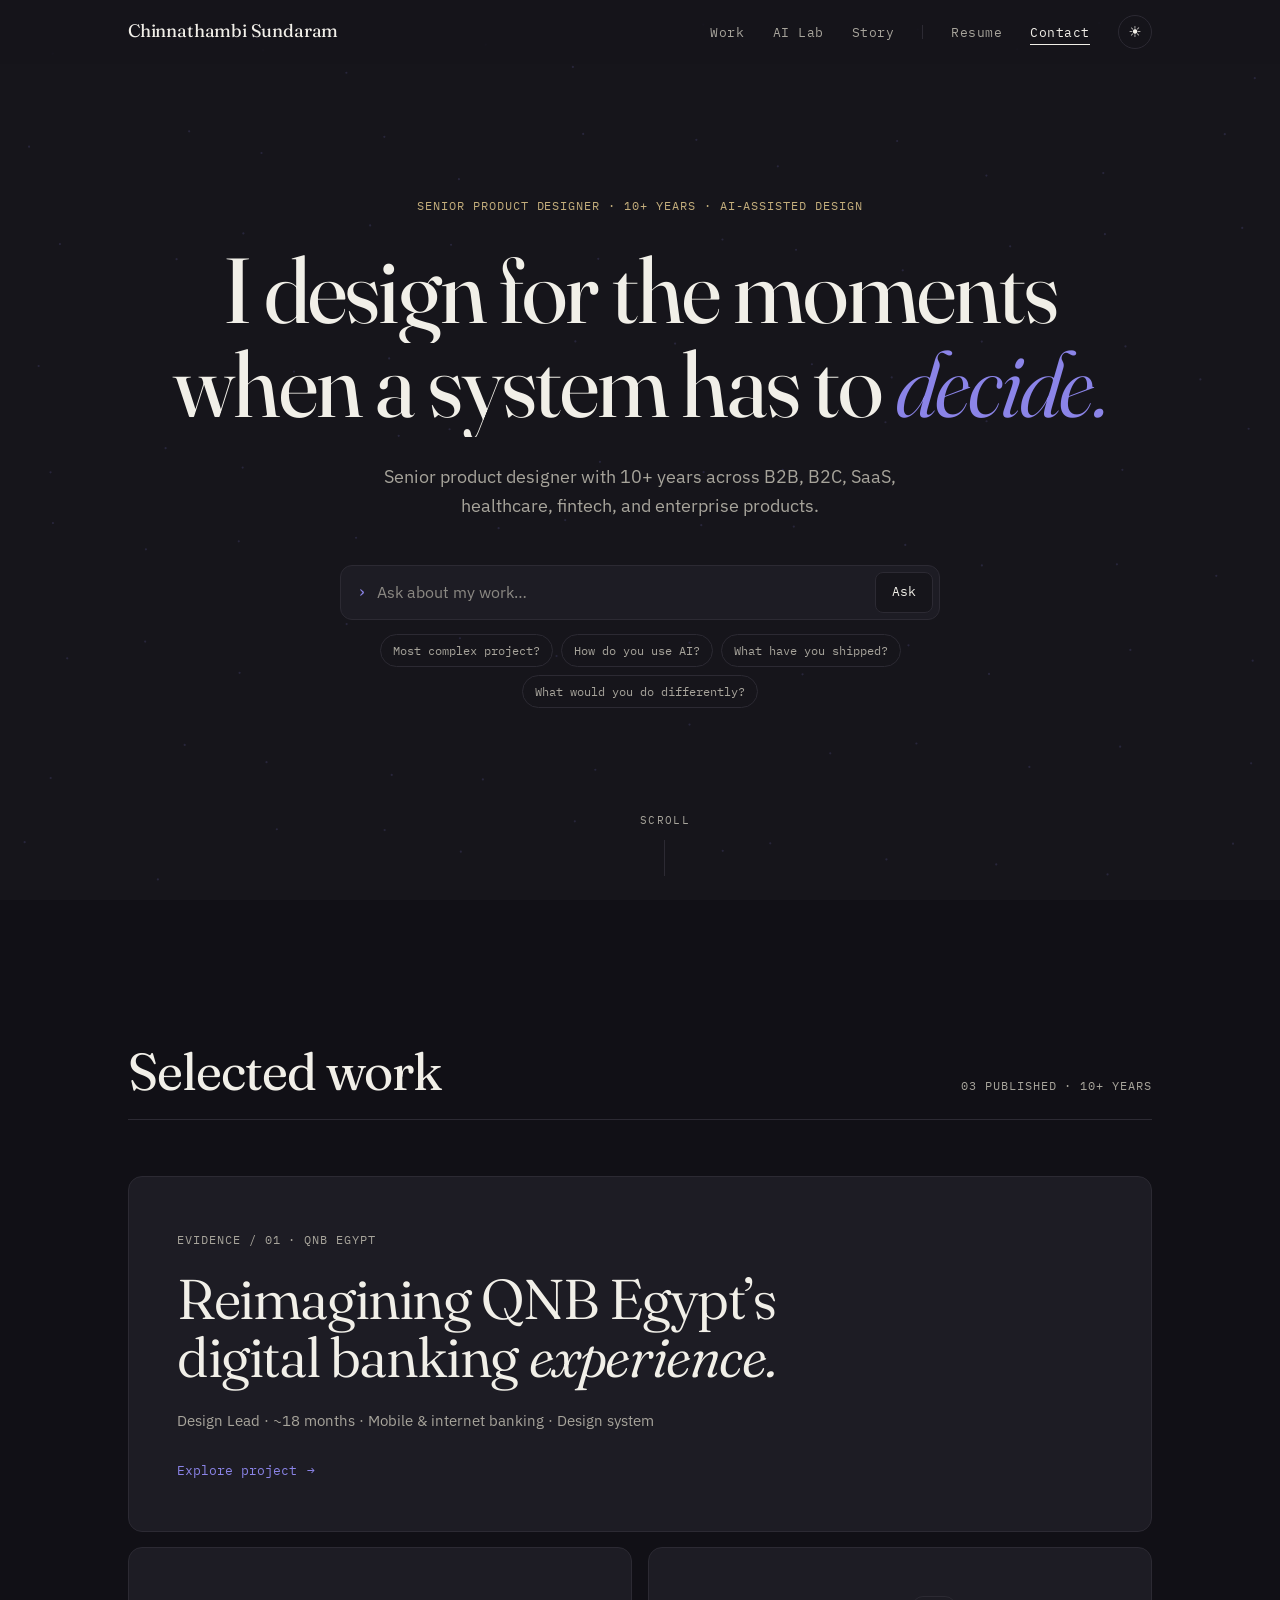
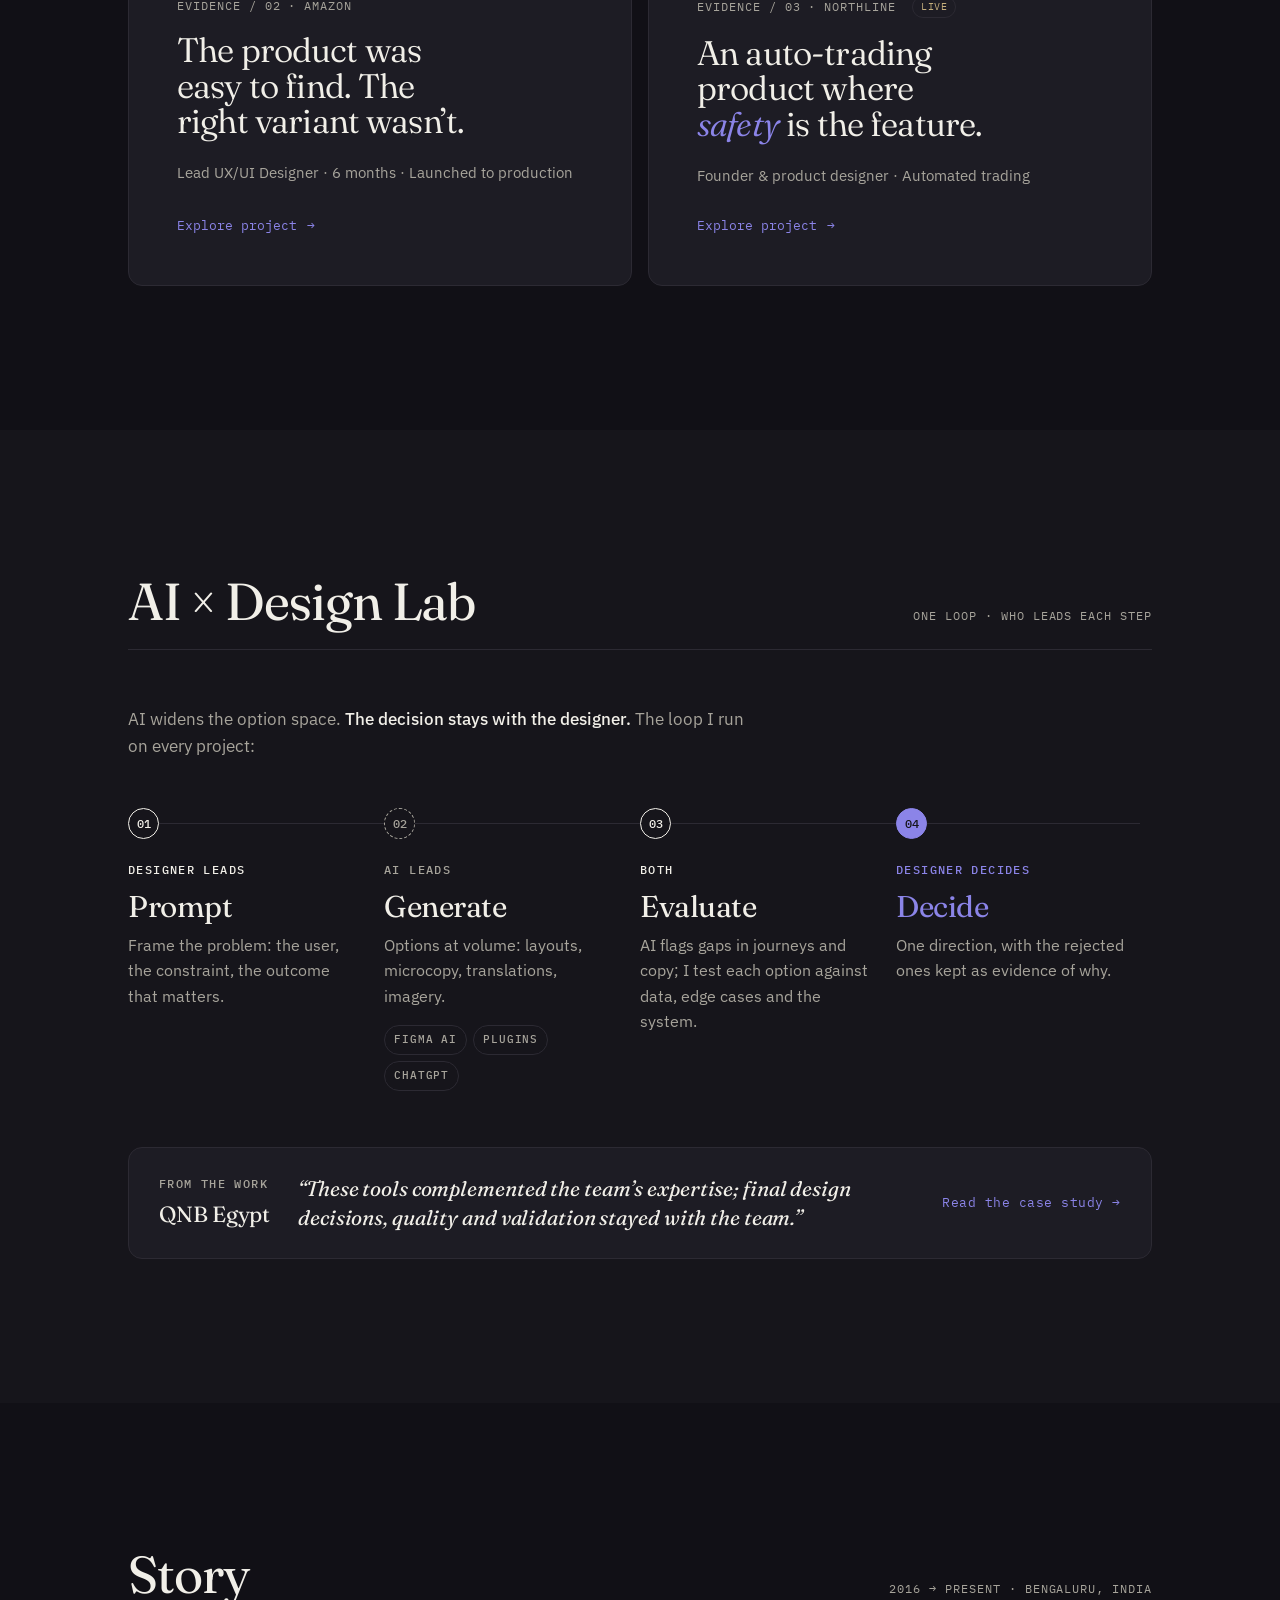
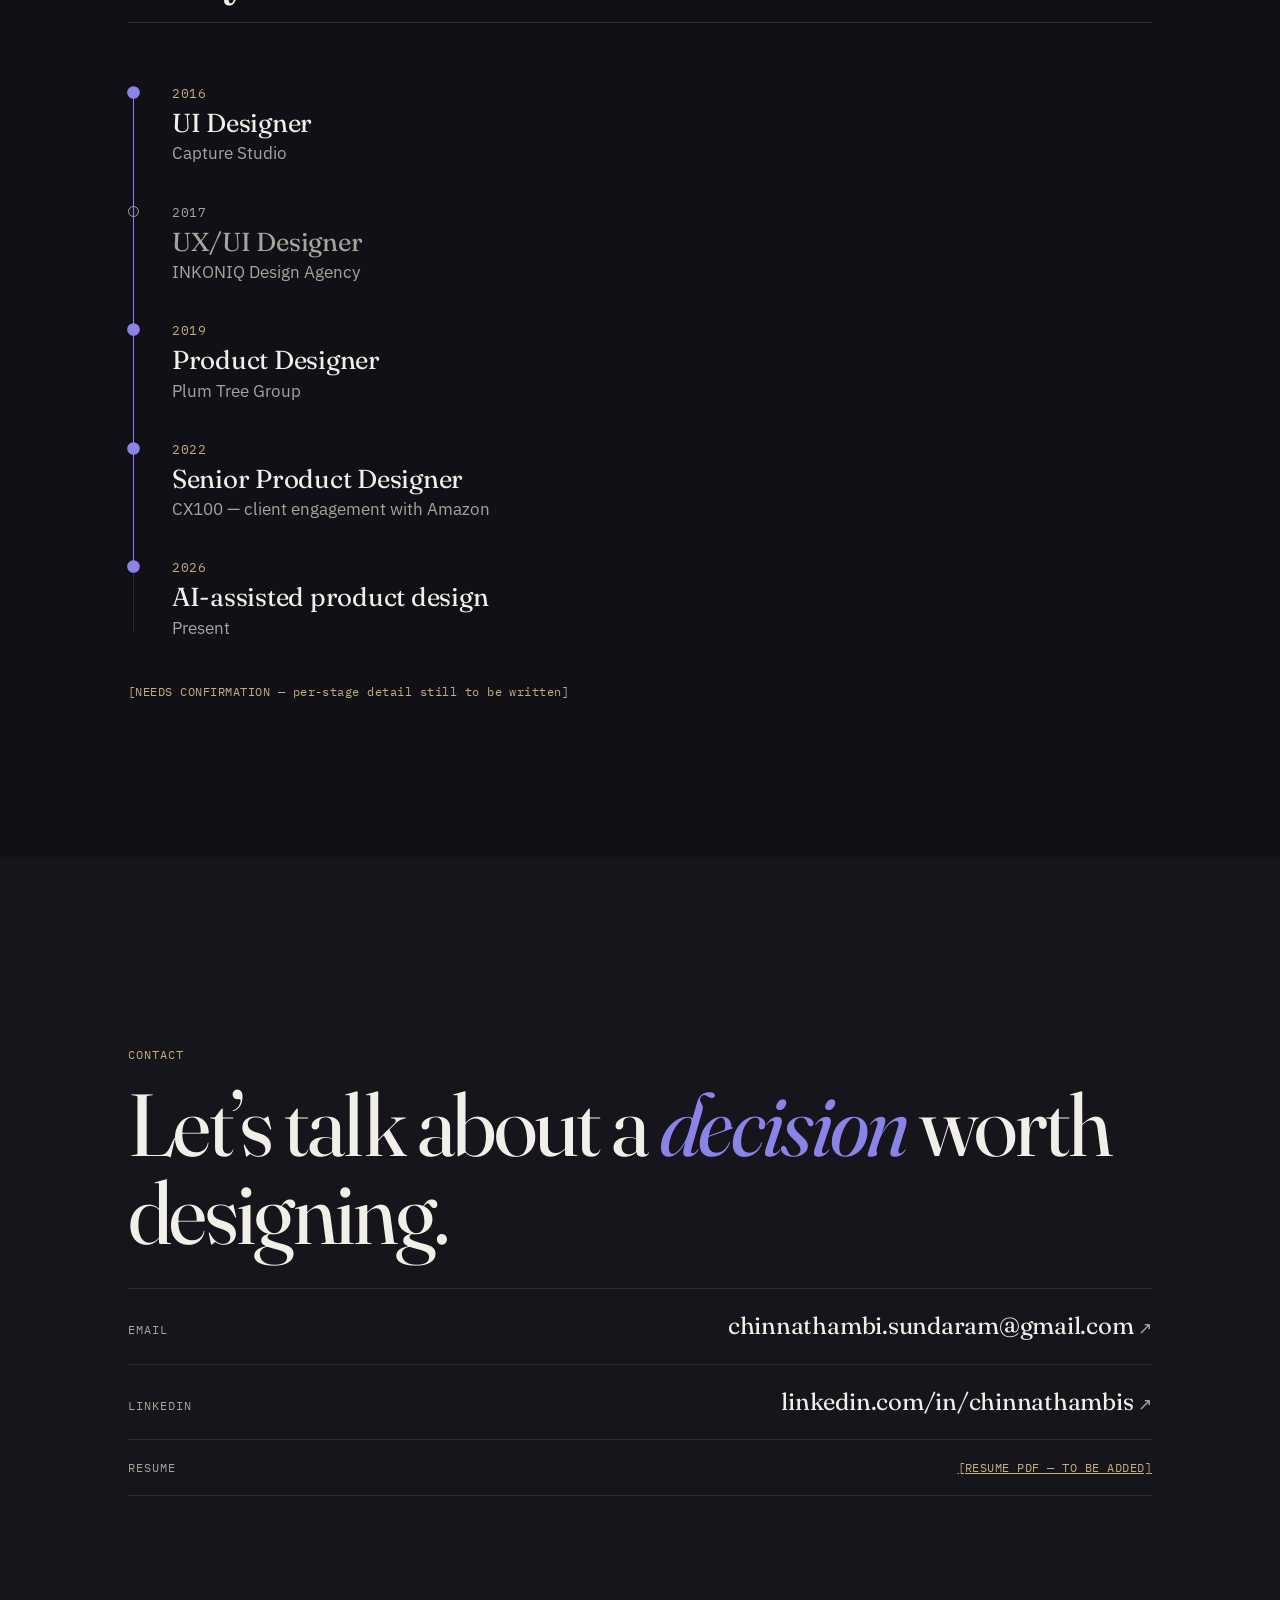
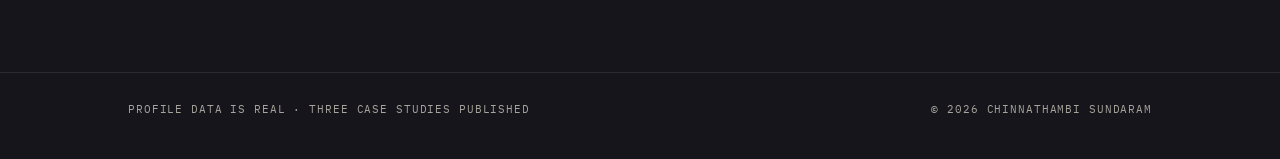
==== commit 2777b594: "Homepage Ask: simpler "How do you use AI?" answer Co-Authored-By: Claude Opus 5.5 <noreply@anthropic" ====
--- a/index.html
+++ b/index.html
@@ -29,7 +29,7 @@
 <link rel="preconnect" href="https://fonts.googleapis.com">
 <link rel="preconnect" href="https://fonts.gstatic.com" crossorigin>
 <link rel="stylesheet" href="https://fonts.googleapis.com/css2?family=Fraunces:ital,opsz,wght@0,9..144,300..600;1,9..144,300..600&family=IBM+Plex+Mono:wght@400;500&family=IBM+Plex+Sans:wght@400;500&display=swap">
-<link rel="stylesheet" href="assets/base.css?v=202610231328">
+<link rel="stylesheet" href="assets/base.css?v=202610231332">
 <style>
 /* ================= HERO ================= */
 .hero{
@@ -360,7 +360,7 @@
   </div>
 </footer>
 
-<script src="assets/site.js?v=202610231328"></script>
+<script src="assets/site.js?v=202610231332"></script>
 <script>
 (function(){
   'use strict';
@@ -490,7 +490,7 @@
 
     var ANSWERS = {
       complex: 'QNB Egypt’s digital banking: about 18 months as Design Lead, with a team of four designers. We redesigned mobile and internet banking on one design system that supports Regular and Private customer segments, in light and dark themes. <a href="evidence-02.html">Read the case study →</a>',
-      ai: 'As a collaborator with a narrow job. AI widens the option space: synthesising, generating and critiquing at volume. I keep the judgement: what to discard, which contradictions to chase, what ships. On Northline, an AI coding agent wrote the code while I set the spec, the design and the safety rules. The <a href="#lab">AI × Design Lab</a> below breaks it down.',
+      ai: 'AI gives me more options, faster. I decide which ones are right. On Northline, for example, an AI agent wrote the code, but I wrote the spec, designed every screen and set the safety rules. More in the <a href="#lab">AI × Design Lab</a> below.',
       shipped: 'Recently, three things. QNB Egypt’s mobile and internet banking designs, delivered with a design system built from scratch. Variations Discovery, live in Amazon Search. And Northline, an automated trading product I designed and launched, now trading real money. Before that, ten years across B2B, B2C, SaaS, healthcare, fintech and enterprise. <a href="#work">See the work →</a>',
       differently: 'On QNB Egypt, I’d push for usability sessions with real customers earlier; reviews and benchmarking showed where the problems were, not how people moved through the app. On Amazon’s Variations Discovery, I’d set up a way to follow the results after launch. <a href="#work">See the work →</a>'
     };
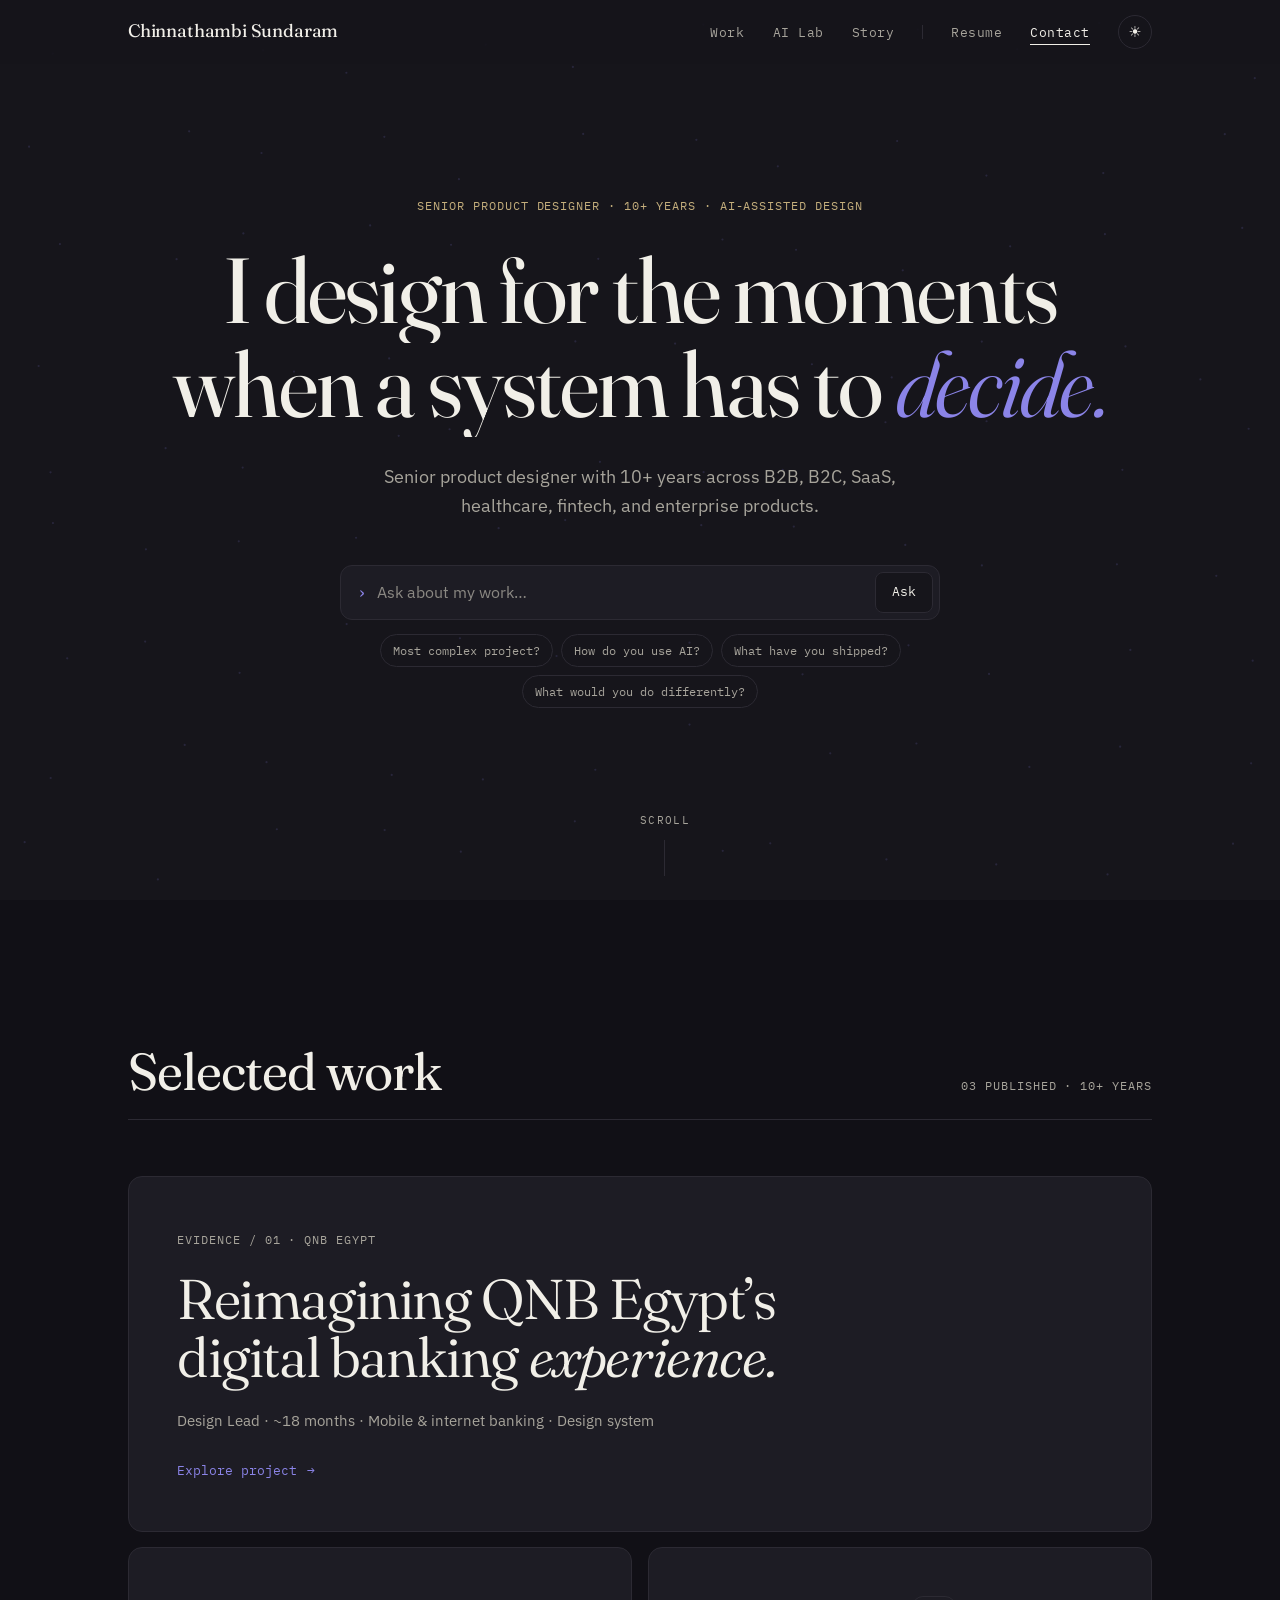
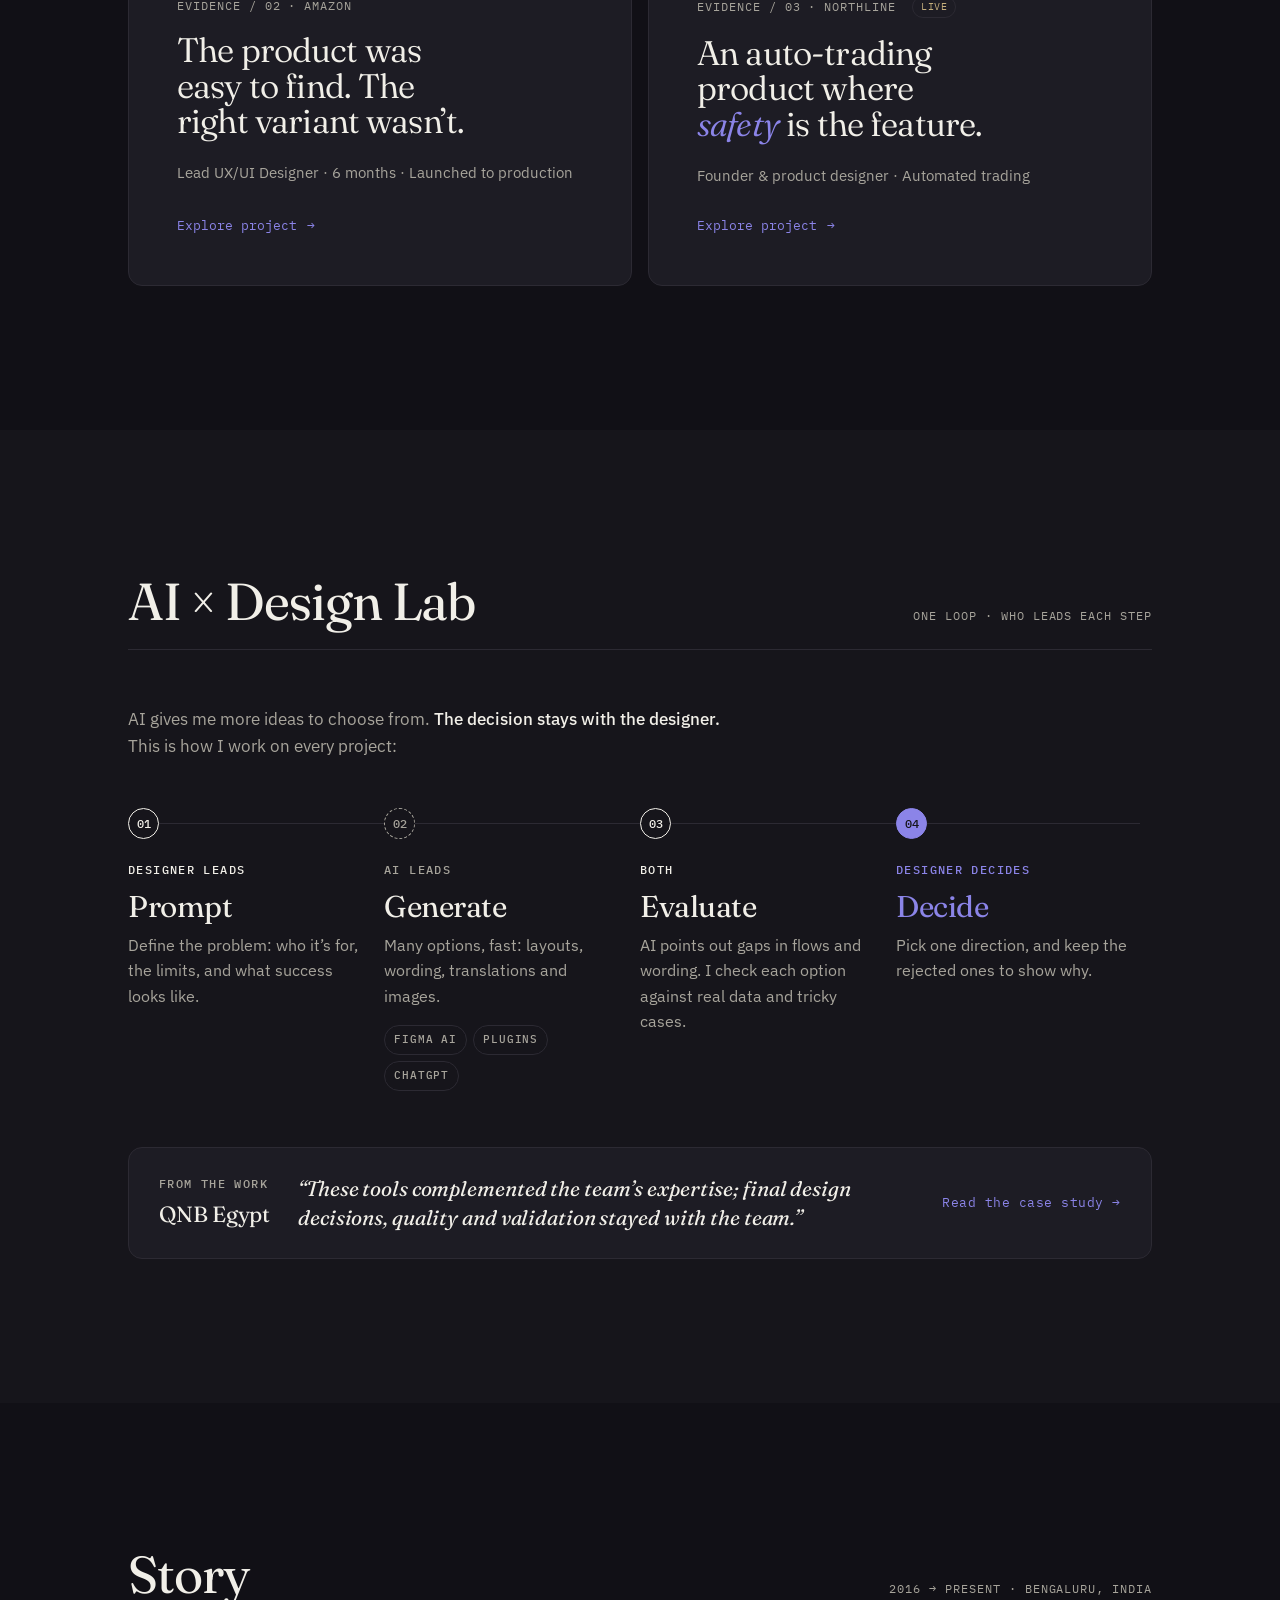
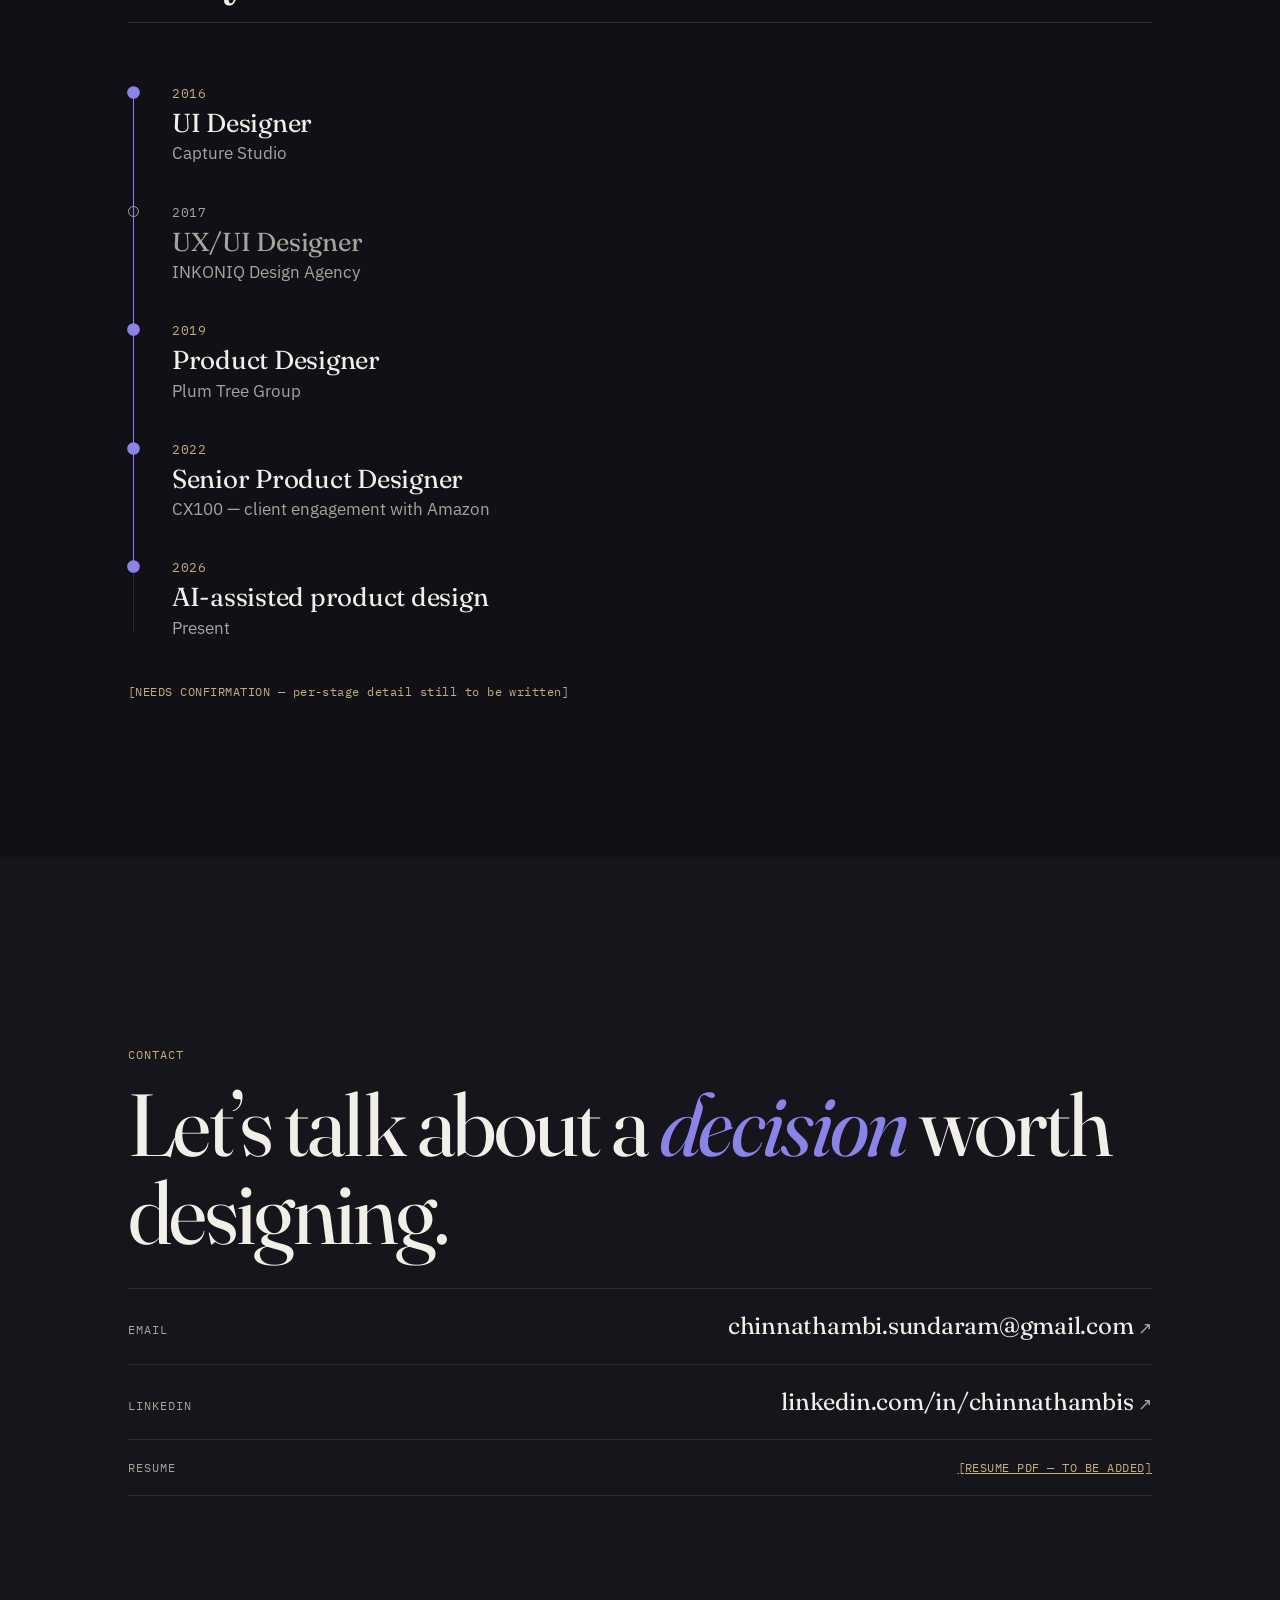
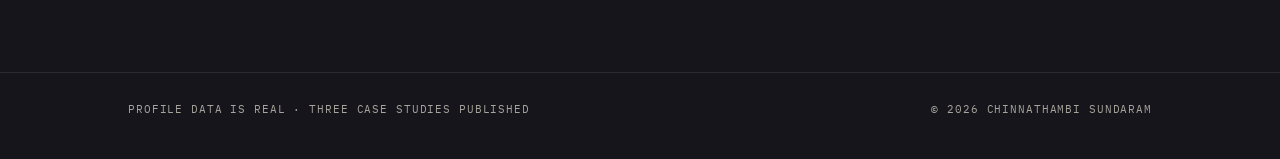
==== commit 9afc10ad: "Homepage AI Lab: plainer wording Co-Authored-By: Claude Opus 5.5 <noreply@anthropic.com>" ====
--- a/index.html
+++ b/index.html
@@ -29,7 +29,7 @@
 <link rel="preconnect" href="https://fonts.googleapis.com">
 <link rel="preconnect" href="https://fonts.gstatic.com" crossorigin>
 <link rel="stylesheet" href="https://fonts.googleapis.com/css2?family=Fraunces:ital,opsz,wght@0,9..144,300..600;1,9..144,300..600&family=IBM+Plex+Mono:wght@400;500&family=IBM+Plex+Sans:wght@400;500&display=swap">
-<link rel="stylesheet" href="assets/base.css?v=202610231332">
+<link rel="stylesheet" href="assets/base.css?v=202610231400">
 <style>
 /* ================= HERO ================= */
 .hero{
@@ -303,14 +303,14 @@
         <h2 id="lab-title">AI × Design Lab</h2>
         <span class="kicker">One loop · who leads each step</span>
       </div>
-      <p class="lab-intro" data-reveal>AI widens the option space. <strong>The decision stays with the designer.</strong> The loop I run on every project:</p>
+      <p class="lab-intro" data-reveal>AI gives me more ideas to choose from. <strong>The decision stays with the designer.</strong> This is how I work on every project:</p>
 
       <ol class="loop" data-reveal>
-        <li class="loop-step"><span class="loop-dot" aria-hidden="true">01</span><span class="loop-who">Designer leads</span><h3>Prompt</h3><p>Frame the problem: the user, the constraint, the outcome that matters.</p></li>
-        <li class="loop-step ai"><span class="loop-dot" aria-hidden="true">02</span><span class="loop-who">AI leads</span><h3>Generate</h3><p>Options at volume: layouts, microcopy, translations, imagery.</p>
+        <li class="loop-step"><span class="loop-dot" aria-hidden="true">01</span><span class="loop-who">Designer leads</span><h3>Prompt</h3><p>Define the problem: who it’s for, the limits, and what success looks like.</p></li>
+        <li class="loop-step ai"><span class="loop-dot" aria-hidden="true">02</span><span class="loop-who">AI leads</span><h3>Generate</h3><p>Many options, fast: layouts, wording, translations and images.</p>
           <div class="loop-tools" aria-label="Tools"><span>Figma AI</span><span>Plugins</span><span>ChatGPT</span></div></li>
-        <li class="loop-step"><span class="loop-dot" aria-hidden="true">03</span><span class="loop-who">Both</span><h3>Evaluate</h3><p>AI flags gaps in journeys and copy; I test each option against data, edge cases and the system.</p></li>
-        <li class="loop-step decide"><span class="loop-dot" aria-hidden="true">04</span><span class="loop-who">Designer decides</span><h3>Decide</h3><p>One direction, with the rejected ones kept as evidence of why.</p></li>
+        <li class="loop-step"><span class="loop-dot" aria-hidden="true">03</span><span class="loop-who">Both</span><h3>Evaluate</h3><p>AI points out gaps in flows and wording. I check each option against real data and tricky cases.</p></li>
+        <li class="loop-step decide"><span class="loop-dot" aria-hidden="true">04</span><span class="loop-who">Designer decides</span><h3>Decide</h3><p>Pick one direction, and keep the rejected ones to show why.</p></li>
       </ol>
 
       <figure class="lab-proof" data-reveal>
@@ -360,7 +360,7 @@
   </div>
 </footer>
 
-<script src="assets/site.js?v=202610231332"></script>
+<script src="assets/site.js?v=202610231400"></script>
 <script>
 (function(){
   'use strict';
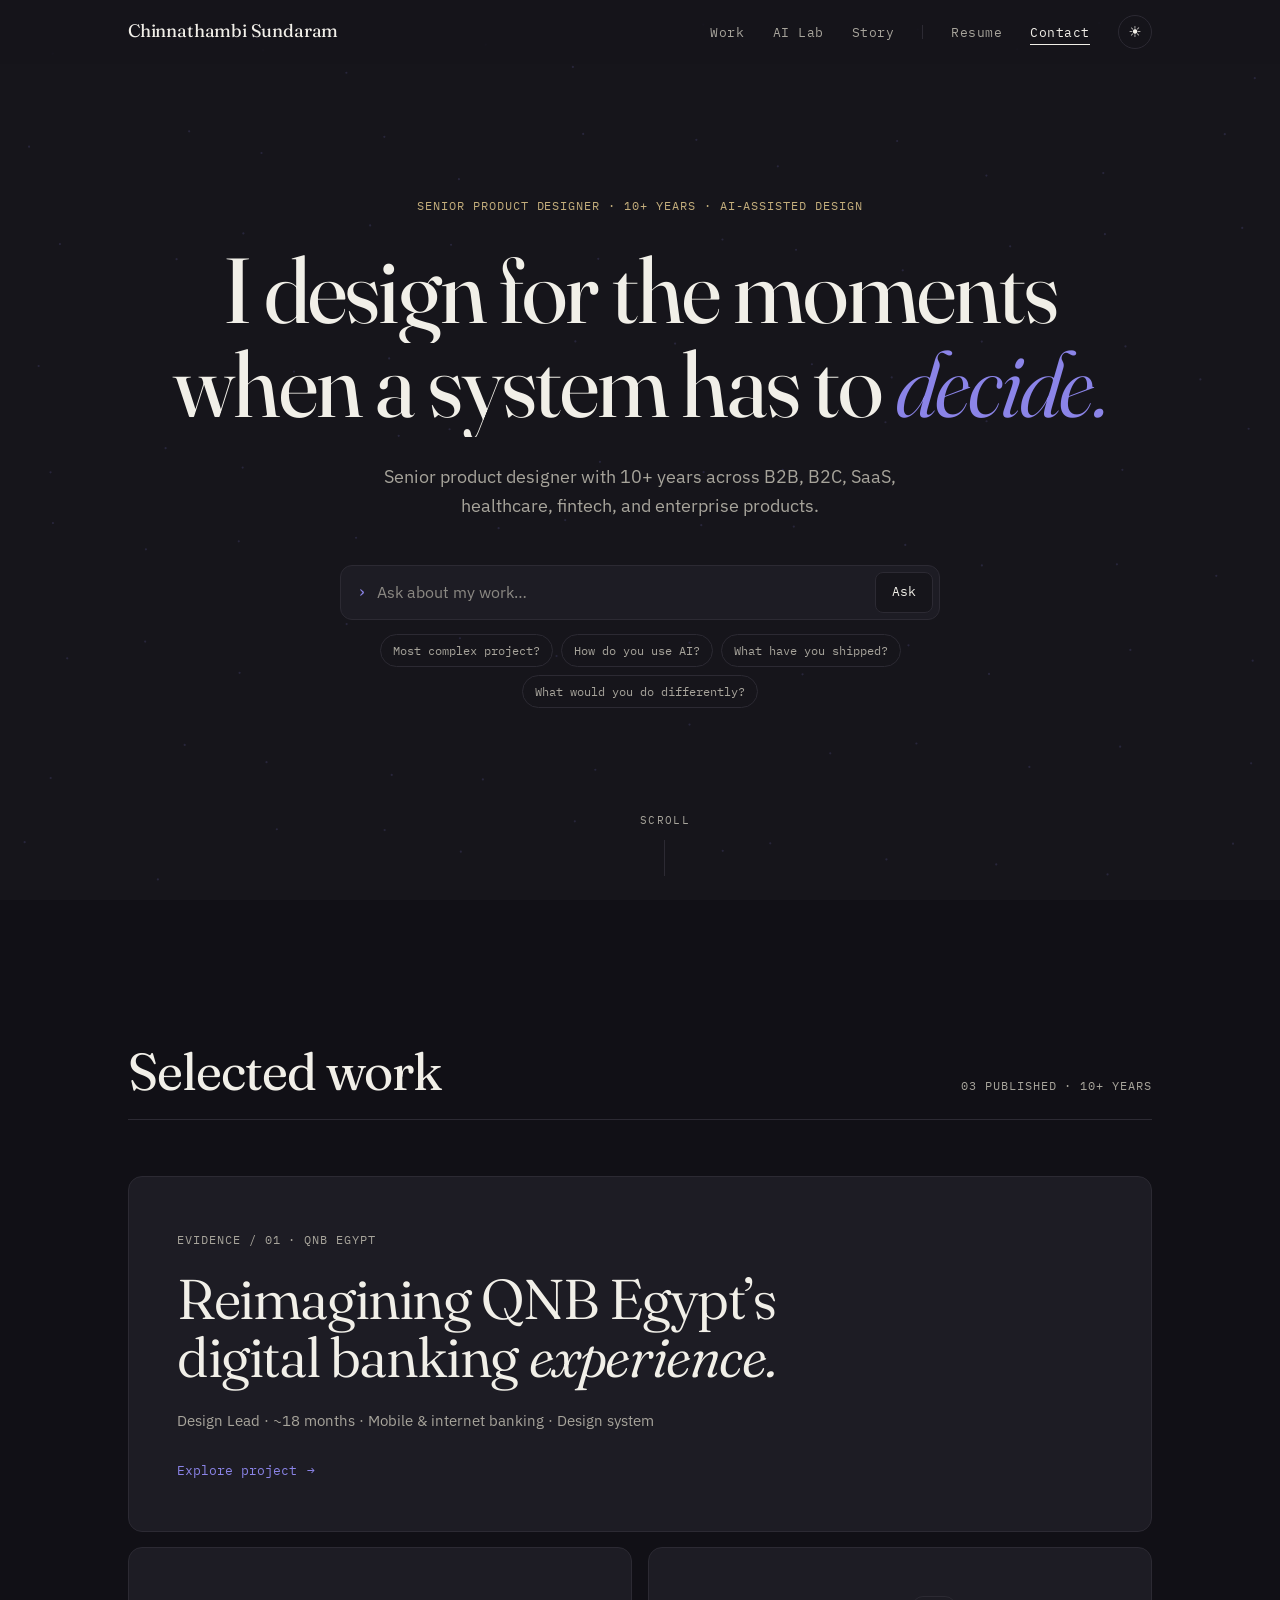
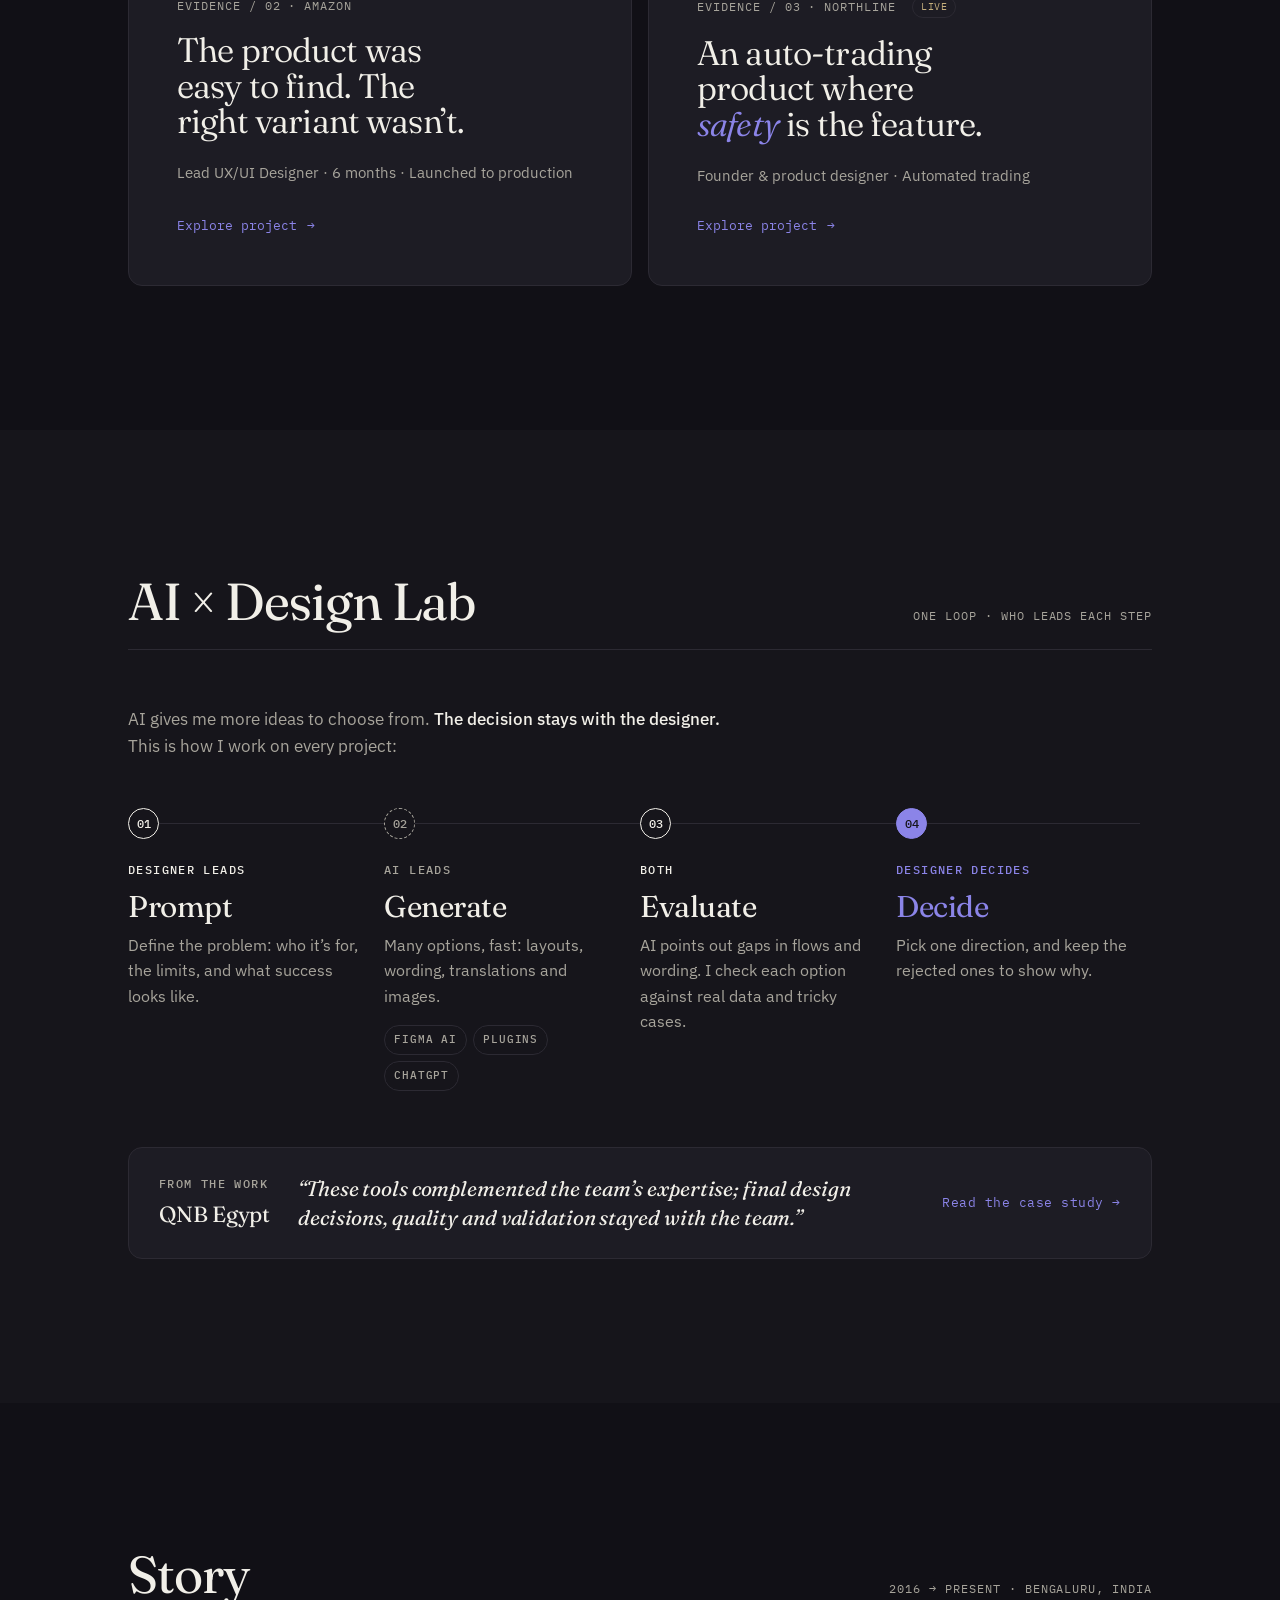
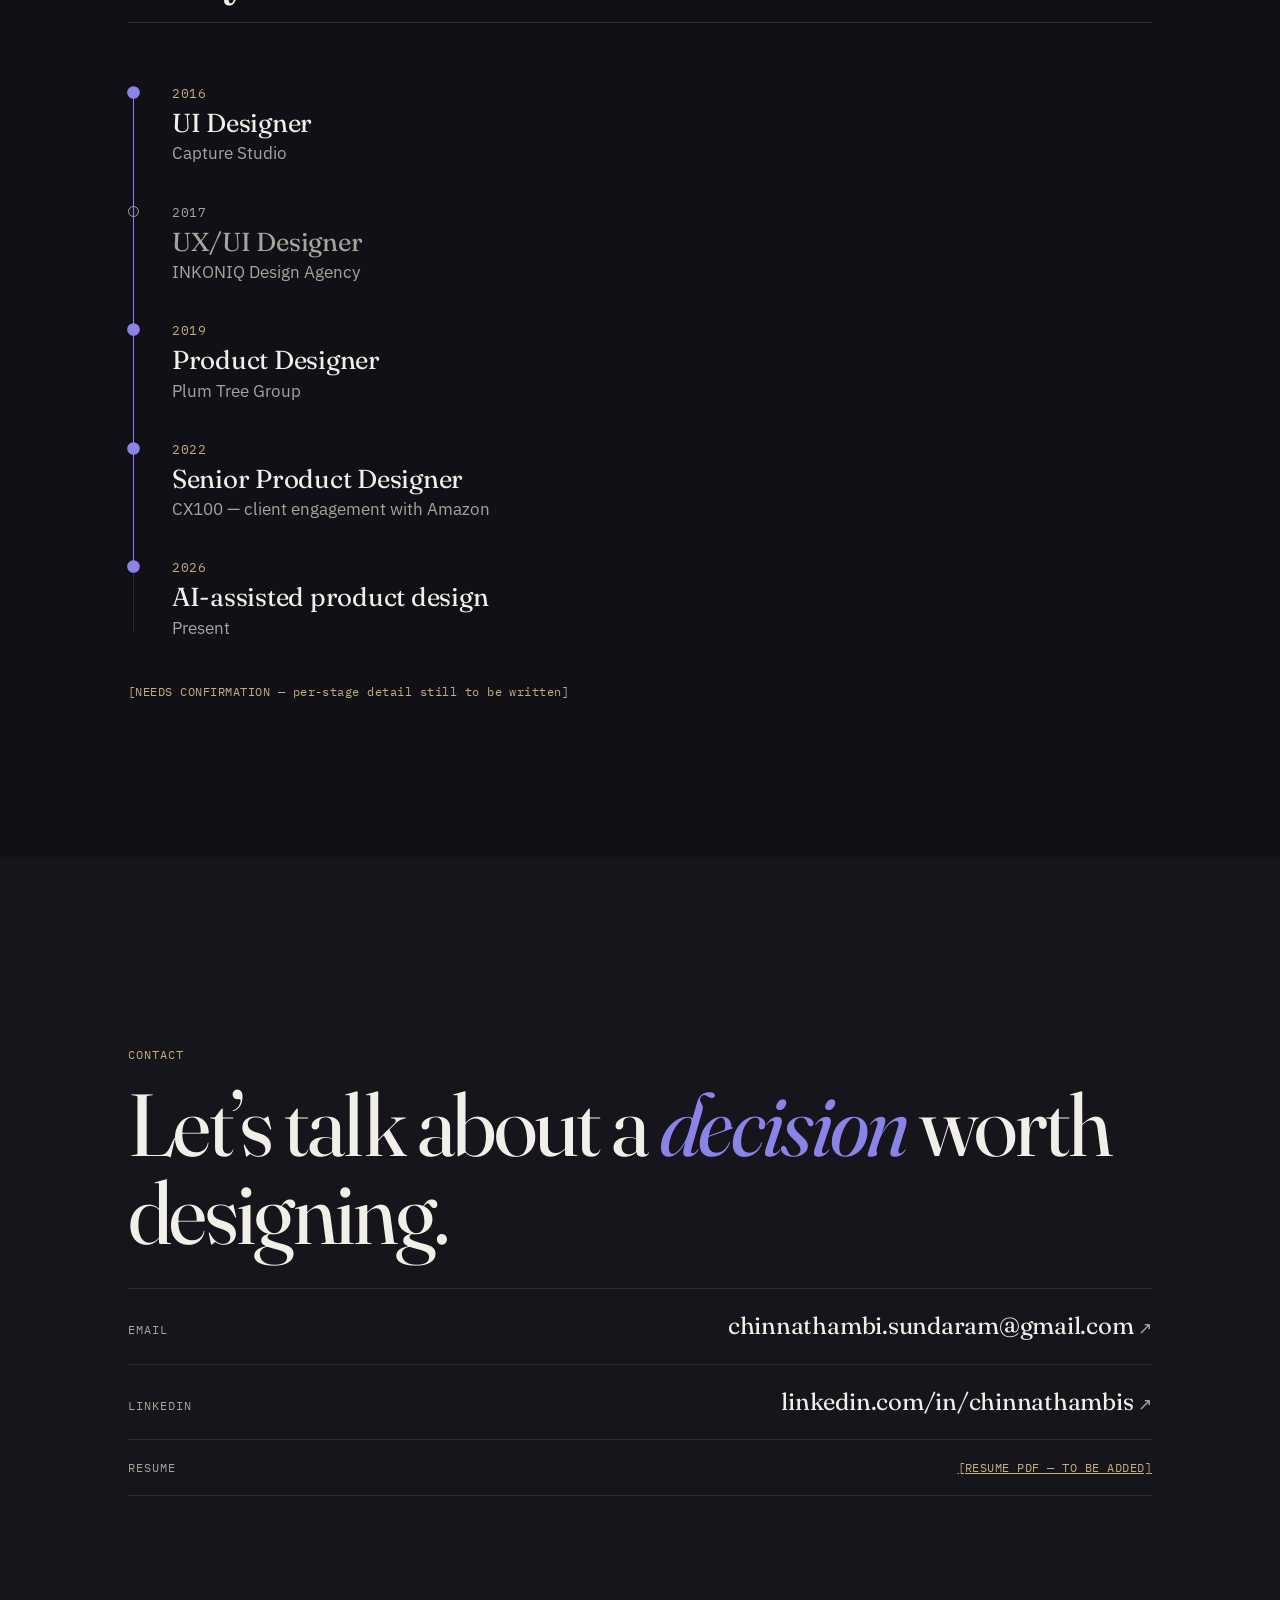
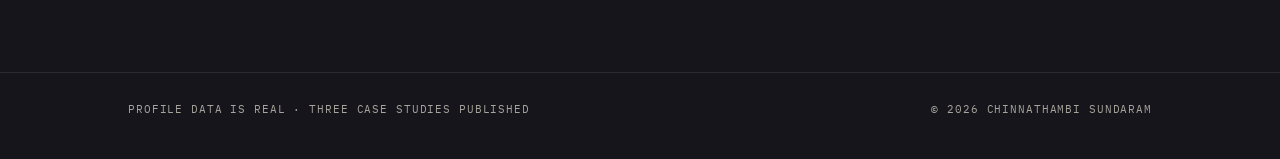
==== commit 6a13206e: "Case studies: plain-language pass - Rewrite wordy and abstract lines in everyday words across QNB Eg" ====
--- a/index.html
+++ b/index.html
@@ -29,7 +29,7 @@
 <link rel="preconnect" href="https://fonts.googleapis.com">
 <link rel="preconnect" href="https://fonts.gstatic.com" crossorigin>
 <link rel="stylesheet" href="https://fonts.googleapis.com/css2?family=Fraunces:ital,opsz,wght@0,9..144,300..600;1,9..144,300..600&family=IBM+Plex+Mono:wght@400;500&family=IBM+Plex+Sans:wght@400;500&display=swap">
-<link rel="stylesheet" href="assets/base.css?v=202610231400">
+<link rel="stylesheet" href="assets/base.css?v=202610231630">
 <style>
 /* ================= HERO ================= */
 .hero{
@@ -360,7 +360,7 @@
   </div>
 </footer>
 
-<script src="assets/site.js?v=202610231400"></script>
+<script src="assets/site.js?v=202610231630"></script>
 <script>
 (function(){
   'use strict';
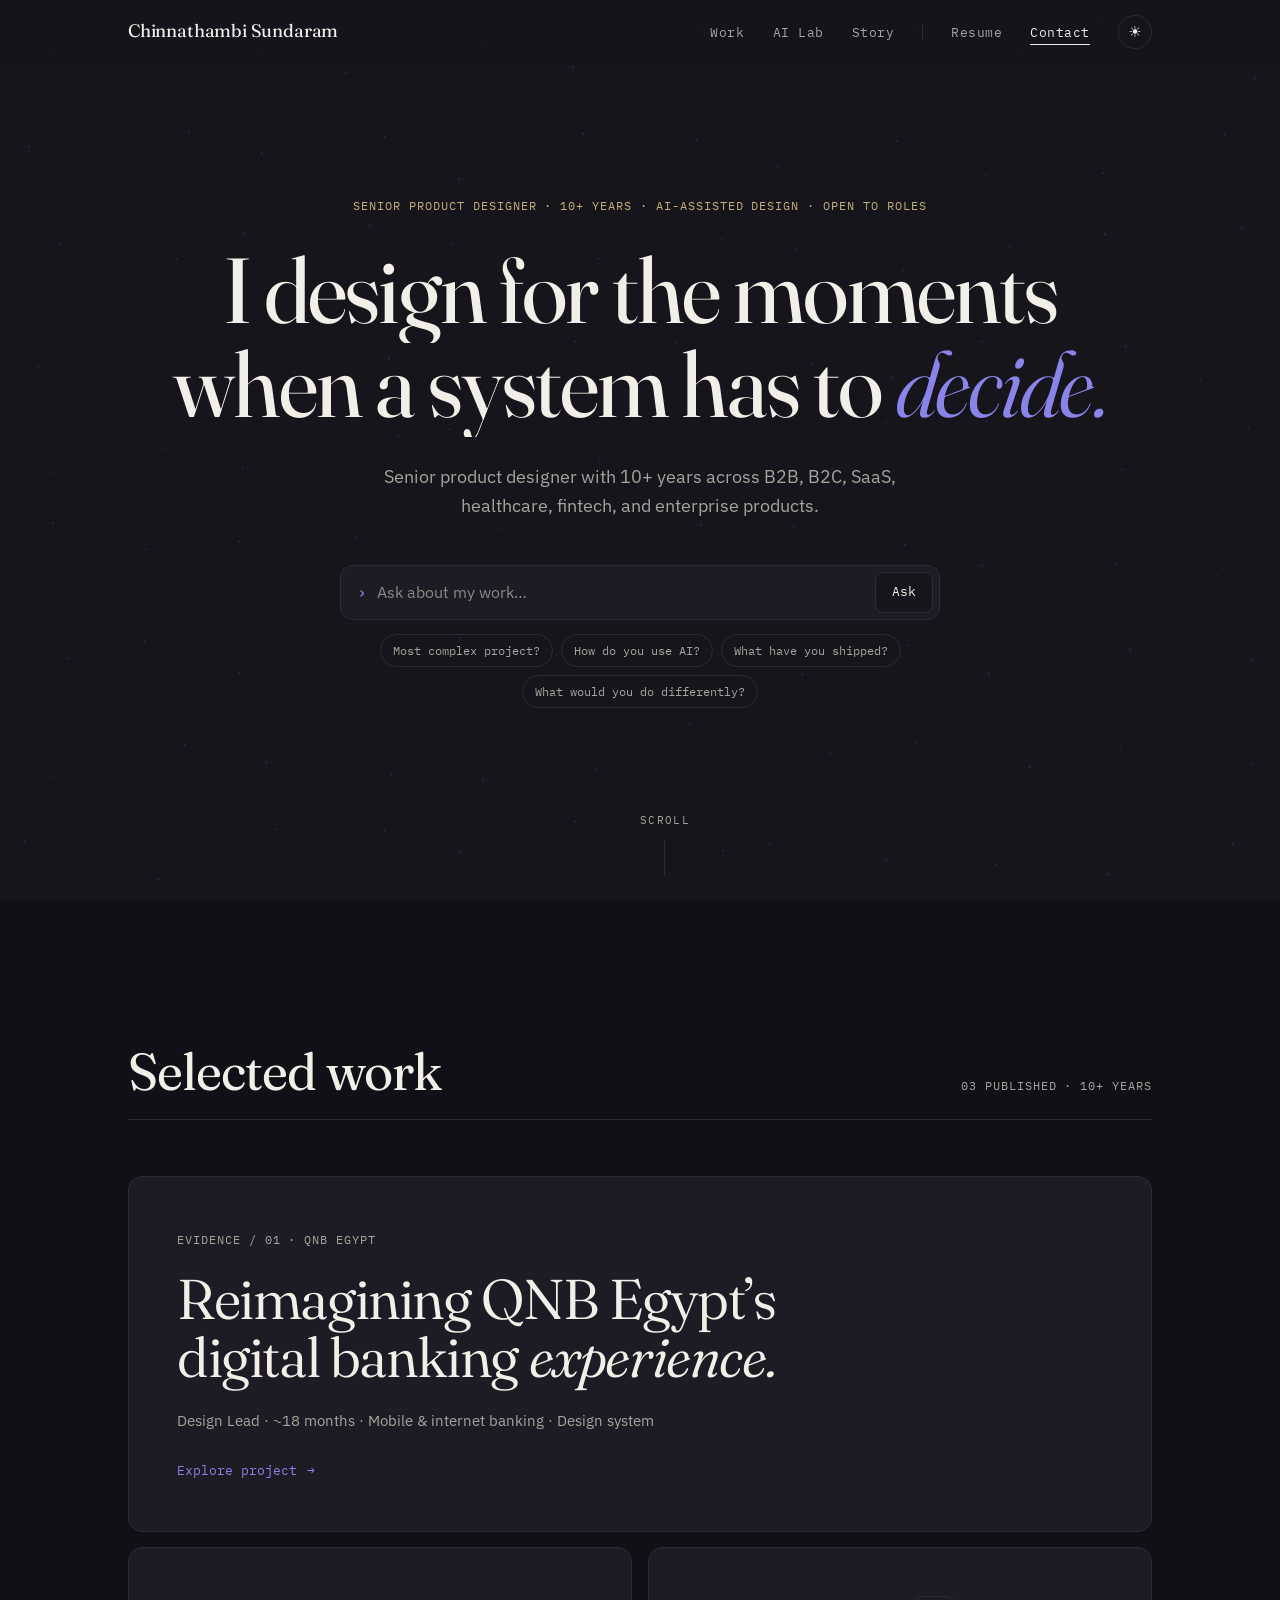
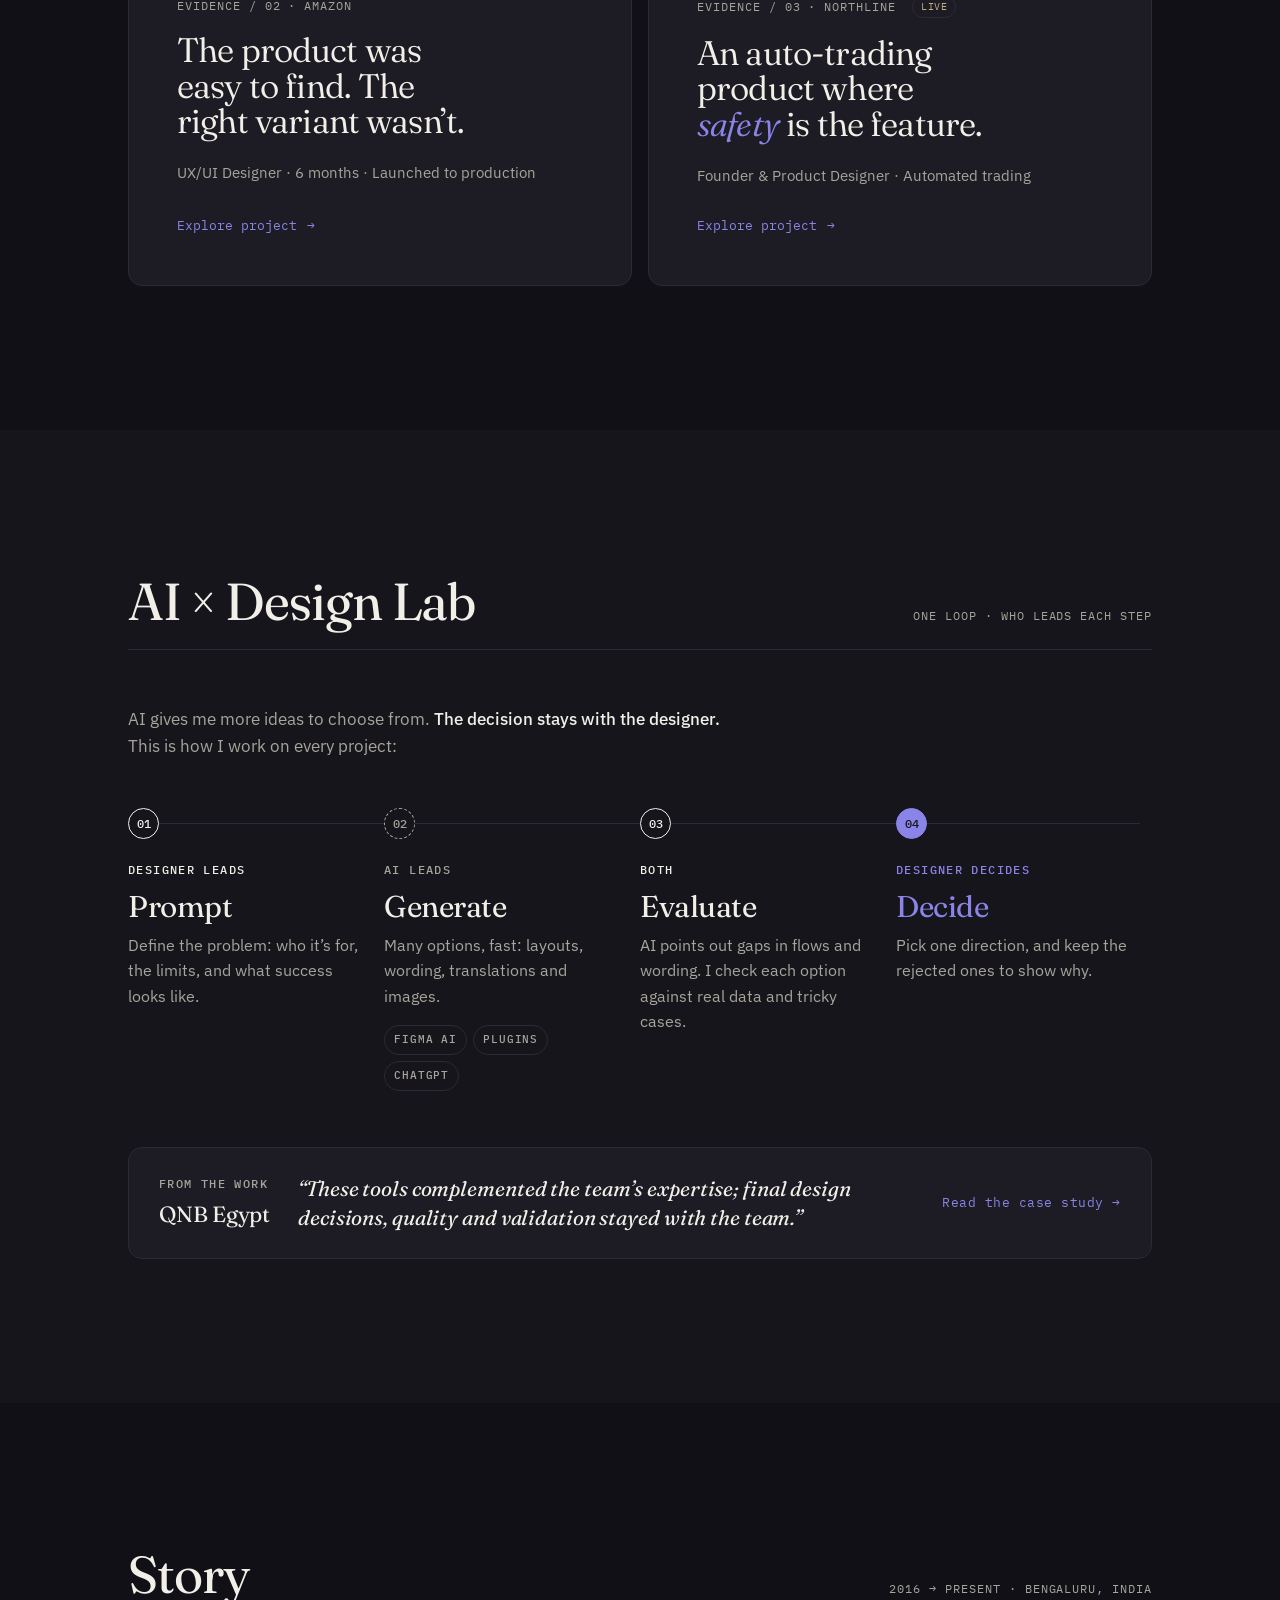
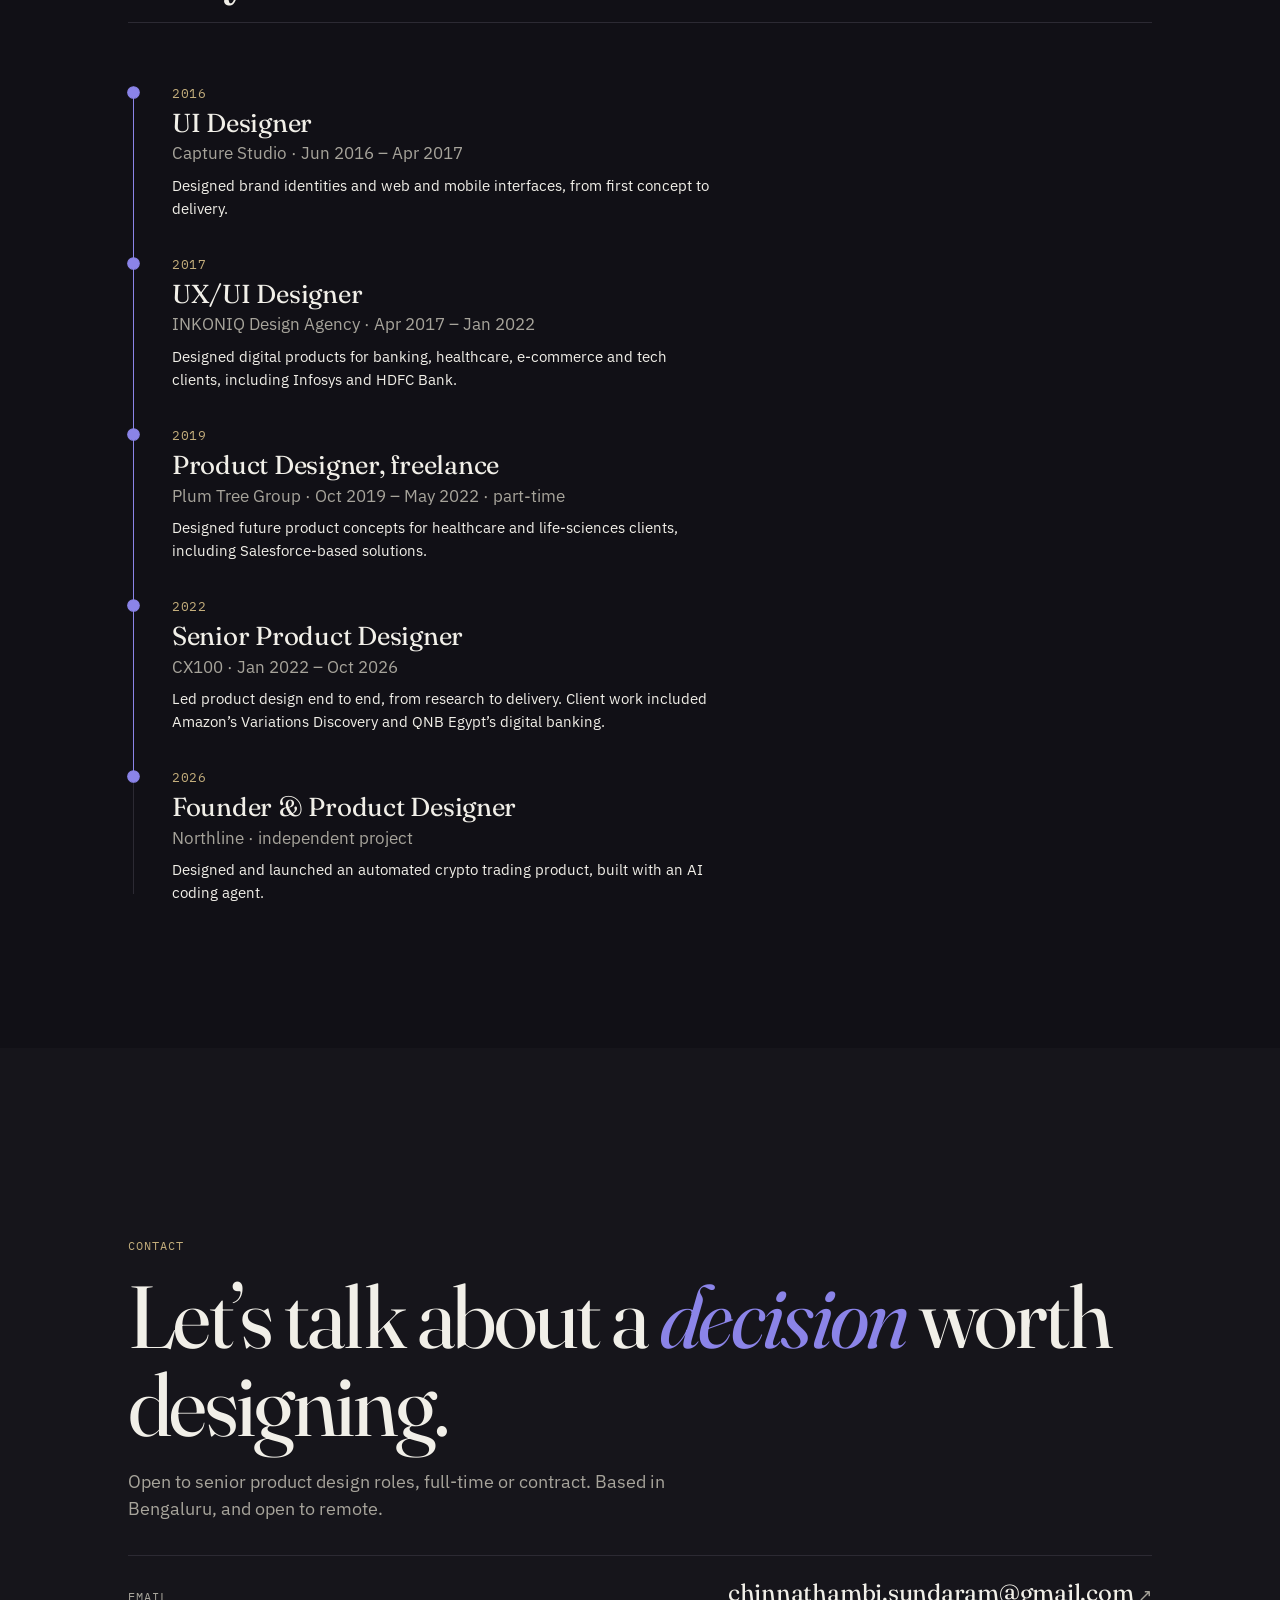
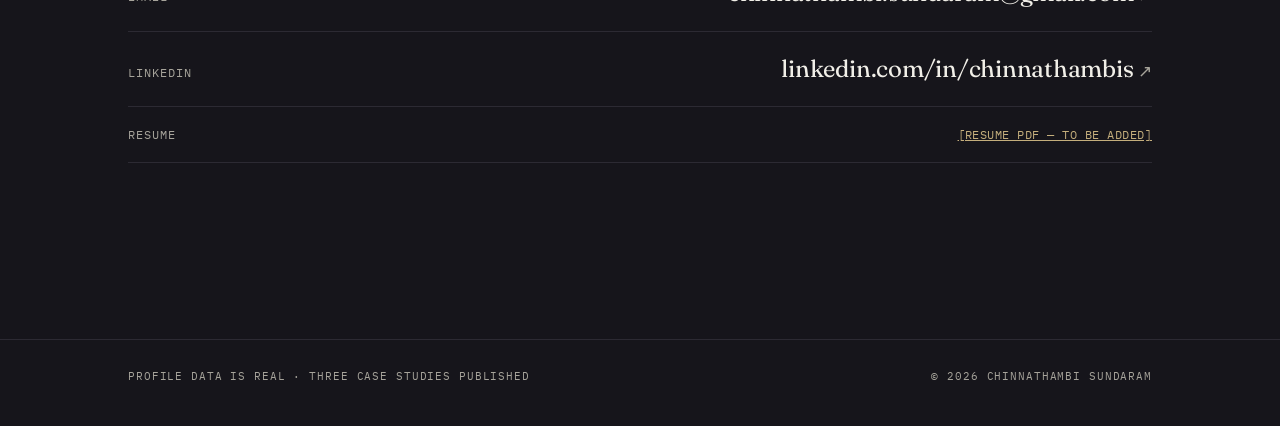
==== commit 4318d692: "Story from CV, accurate Amazon role, open-to-roles signals, header fix - Story timeline rebuilt from" ====
--- a/index.html
+++ b/index.html
@@ -29,7 +29,7 @@
 <link rel="preconnect" href="https://fonts.googleapis.com">
 <link rel="preconnect" href="https://fonts.gstatic.com" crossorigin>
 <link rel="stylesheet" href="https://fonts.googleapis.com/css2?family=Fraunces:ital,opsz,wght@0,9..144,300..600;1,9..144,300..600&family=IBM+Plex+Mono:wght@400;500&family=IBM+Plex+Sans:wght@400;500&display=swap">
-<link rel="stylesheet" href="assets/base.css?v=202610231630">
+<link rel="stylesheet" href="assets/base.css?v=202610231848">
 <style>
 /* ================= HERO ================= */
 .hero{
@@ -204,6 +204,9 @@
 .node .year{font-family:var(--mono);font-size:13px;color:var(--ink-soft);letter-spacing:.04em;transition:color var(--dur-med) var(--ease)}
 .node .role{font-family:var(--serif);font-size:clamp(20px,2.1vw,26px);line-height:1.2;letter-spacing:-.01em;margin:2px 0 1px;color:var(--ink-soft);transition:color var(--dur-med) var(--ease)}
 .node .org{color:var(--ink-soft);margin:0}
+.contact-open{margin:-12px 0 32px;max-width:52ch;font-size:clamp(16px,1.6vw,18px);line-height:1.55;color:var(--ink-soft)}
+.node .what{margin:6px 0 0;max-width:60ch;font-size:15px;line-height:1.55;color:var(--ink-soft)}
+.node.is-active .what{color:var(--ink)}
 .node.is-active .dot{background:var(--accent);border-color:var(--accent);transform:scale(1.15)}
 .node.is-active .role{color:var(--ink)}
 .node.is-active .year{color:var(--brass)}
@@ -223,7 +226,7 @@
           <li class="nav-section"><a href="#lab">AI Lab</a></li>
           <li class="nav-section"><a href="#story">Story</a></li>
           <li class="sep" aria-hidden="true"></li>
-          <li><a href="#resume" data-placeholder="Resume PDF — to be added">Resume</a></li>
+          <li class="nav-resume"><a href="#resume" data-placeholder="Resume PDF — to be added">Resume</a></li>
           <li><a href="#contact">Contact</a></li>
         </ul>
       </nav>
@@ -238,7 +241,7 @@
   <section class="hero" aria-labelledby="hero-title">
     <canvas class="field" aria-hidden="true"></canvas>
     <div class="hero-content">
-      <p class="eyebrow">Senior Product Designer · 10+ Years · AI-Assisted Design</p>
+      <p class="eyebrow">Senior Product Designer · 10+ Years · AI-Assisted Design · Open to Roles</p>
       <h1 id="hero-title">
         <span class="line"><span>I design for the moments</span></span>
         <span class="line"><span>when a system has to <em>decide.</em></span></span>
@@ -283,13 +286,13 @@
         <a class="sw-preview sm" href="variations-discovery.html" data-reveal style="--d:80ms">
           <span class="kicker">Evidence / 02 · Amazon</span>
           <h3 style="view-transition-name:vd-title">The product was easy to find. The right variant wasn’t.</h3>
-          <p class="sw-meta">Lead UX/UI Designer · 6 months · Launched to production</p>
+          <p class="sw-meta">UX/UI Designer · 6 months · Launched to production</p>
           <span class="sw-cta">Explore project <span aria-hidden="true">→</span></span>
         </a>
         <a class="sw-preview sm" href="evidence-03.html" data-reveal style="--d:140ms">
           <span class="kicker">Evidence / 03 · Northline <span class="sw-status">Live</span></span>
           <h3 style="view-transition-name:ev03-title">An auto-trading product where <em>safety</em> is the feature.</h3>
-          <p class="sw-meta">Founder &amp; product designer · Automated trading</p>
+          <p class="sw-meta">Founder &amp; Product Designer · Automated trading</p>
           <span class="sw-cta">Explore project <span aria-hidden="true">→</span></span>
         </a>
       </div>
@@ -329,13 +332,12 @@
         <span class="kicker">2016 → present · Bengaluru, India</span>
       </div>
       <ol class="story-line">
-        <li class="node"><span class="dot" aria-hidden="true"></span><span class="year">2016</span><p class="role">UI Designer</p><p class="org">Capture Studio</p></li>
-        <li class="node"><span class="dot" aria-hidden="true"></span><span class="year">2017</span><p class="role">UX/UI Designer</p><p class="org">INKONIQ Design Agency</p></li>
-        <li class="node"><span class="dot" aria-hidden="true"></span><span class="year">2019</span><p class="role">Product Designer</p><p class="org">Plum Tree Group</p></li>
-        <li class="node"><span class="dot" aria-hidden="true"></span><span class="year">2022</span><p class="role">Senior Product Designer</p><p class="org">CX100 — client engagement with Amazon</p></li>
-        <li class="node"><span class="dot" aria-hidden="true"></span><span class="year">2026</span><p class="role">AI-assisted product design</p><p class="org">Present</p></li>
+        <li class="node"><span class="dot" aria-hidden="true"></span><span class="year">2016</span><p class="role">UI Designer</p><p class="org">Capture Studio · Jun 2016 – Apr 2017</p><p class="what">Designed brand identities and web and mobile interfaces, from first concept to delivery.</p></li>
+        <li class="node"><span class="dot" aria-hidden="true"></span><span class="year">2017</span><p class="role">UX/UI Designer</p><p class="org">INKONIQ Design Agency · Apr 2017 – Jan 2022</p><p class="what">Designed digital products for banking, healthcare, e-commerce and tech clients, including Infosys and HDFC Bank.</p></li>
+        <li class="node"><span class="dot" aria-hidden="true"></span><span class="year">2019</span><p class="role">Product Designer, freelance</p><p class="org">Plum Tree Group · Oct 2019 – May 2022 · part-time</p><p class="what">Designed future product concepts for healthcare and life-sciences clients, including Salesforce-based solutions.</p></li>
+        <li class="node"><span class="dot" aria-hidden="true"></span><span class="year">2022</span><p class="role">Senior Product Designer</p><p class="org">CX100 · Jan 2022 – Oct 2026</p><p class="what">Led product design end to end, from research to delivery. Client work included Amazon’s Variations Discovery and QNB Egypt’s digital banking.</p></li>
+        <li class="node"><span class="dot" aria-hidden="true"></span><span class="year">2026</span><p class="role">Founder &amp; Product Designer</p><p class="org">Northline · independent project</p><p class="what">Designed and launched an automated crypto trading product, built with an AI coding agent.</p></li>
       </ol>
-      <p class="flag story-note" data-reveal>[NEEDS CONFIRMATION — per-stage detail still to be written]</p>
     </div>
   </section>
 
@@ -344,6 +346,7 @@
     <div class="wrap">
       <p class="eyebrow" data-reveal>Contact</p>
       <h2 id="contact-title" data-reveal>Let’s talk about a <em>decision</em> worth designing.</h2>
+      <p class="contact-open" data-reveal>Open to senior product design roles, full-time or contract. Based in Bengaluru, and open to remote.</p>
       <ul class="contact-list" data-reveal>
         <li><span class="label">Email</span><a class="contact-link" href="mailto:chinnathambi.sundaram@gmail.com">chinnathambi.sundaram@gmail.com <span aria-hidden="true">↗</span></a></li>
         <li><span class="label">LinkedIn</span><a class="contact-link" href="https://www.linkedin.com/in/chinnathambis" target="_blank" rel="noopener">linkedin.com/in/chinnathambis <span aria-hidden="true">↗</span><span class="sr-only"> (opens in a new tab)</span></a></li>
@@ -360,7 +363,7 @@
   </div>
 </footer>
 
-<script src="assets/site.js?v=202610231630"></script>
+<script src="assets/site.js?v=202610231848"></script>
 <script>
 (function(){
   'use strict';
--- a/assets/base.css
+++ b/assets/base.css
@@ -142,6 +142,10 @@
   display:grid;place-items:center;font-size:15px;line-height:1;
   transition:border-color var(--dur-fast) var(--ease), transform var(--dur-med) var(--ease);
 }
+/* Small phones: must come after the base toggle rule, or the base size wins */
+@media (max-width:420px){ .theme-toggle{width:30px;height:30px;font-size:13px} }
+/* Very small phones: the header can't fit brand + two links + toggle; Resume stays in the Contact section */
+@media (max-width:400px){ .site-nav .nav-resume{display:none} }
 .theme-toggle:hover{border-color:var(--ink-soft)}
 .theme-toggle:active{transform:scale(.94)}
 
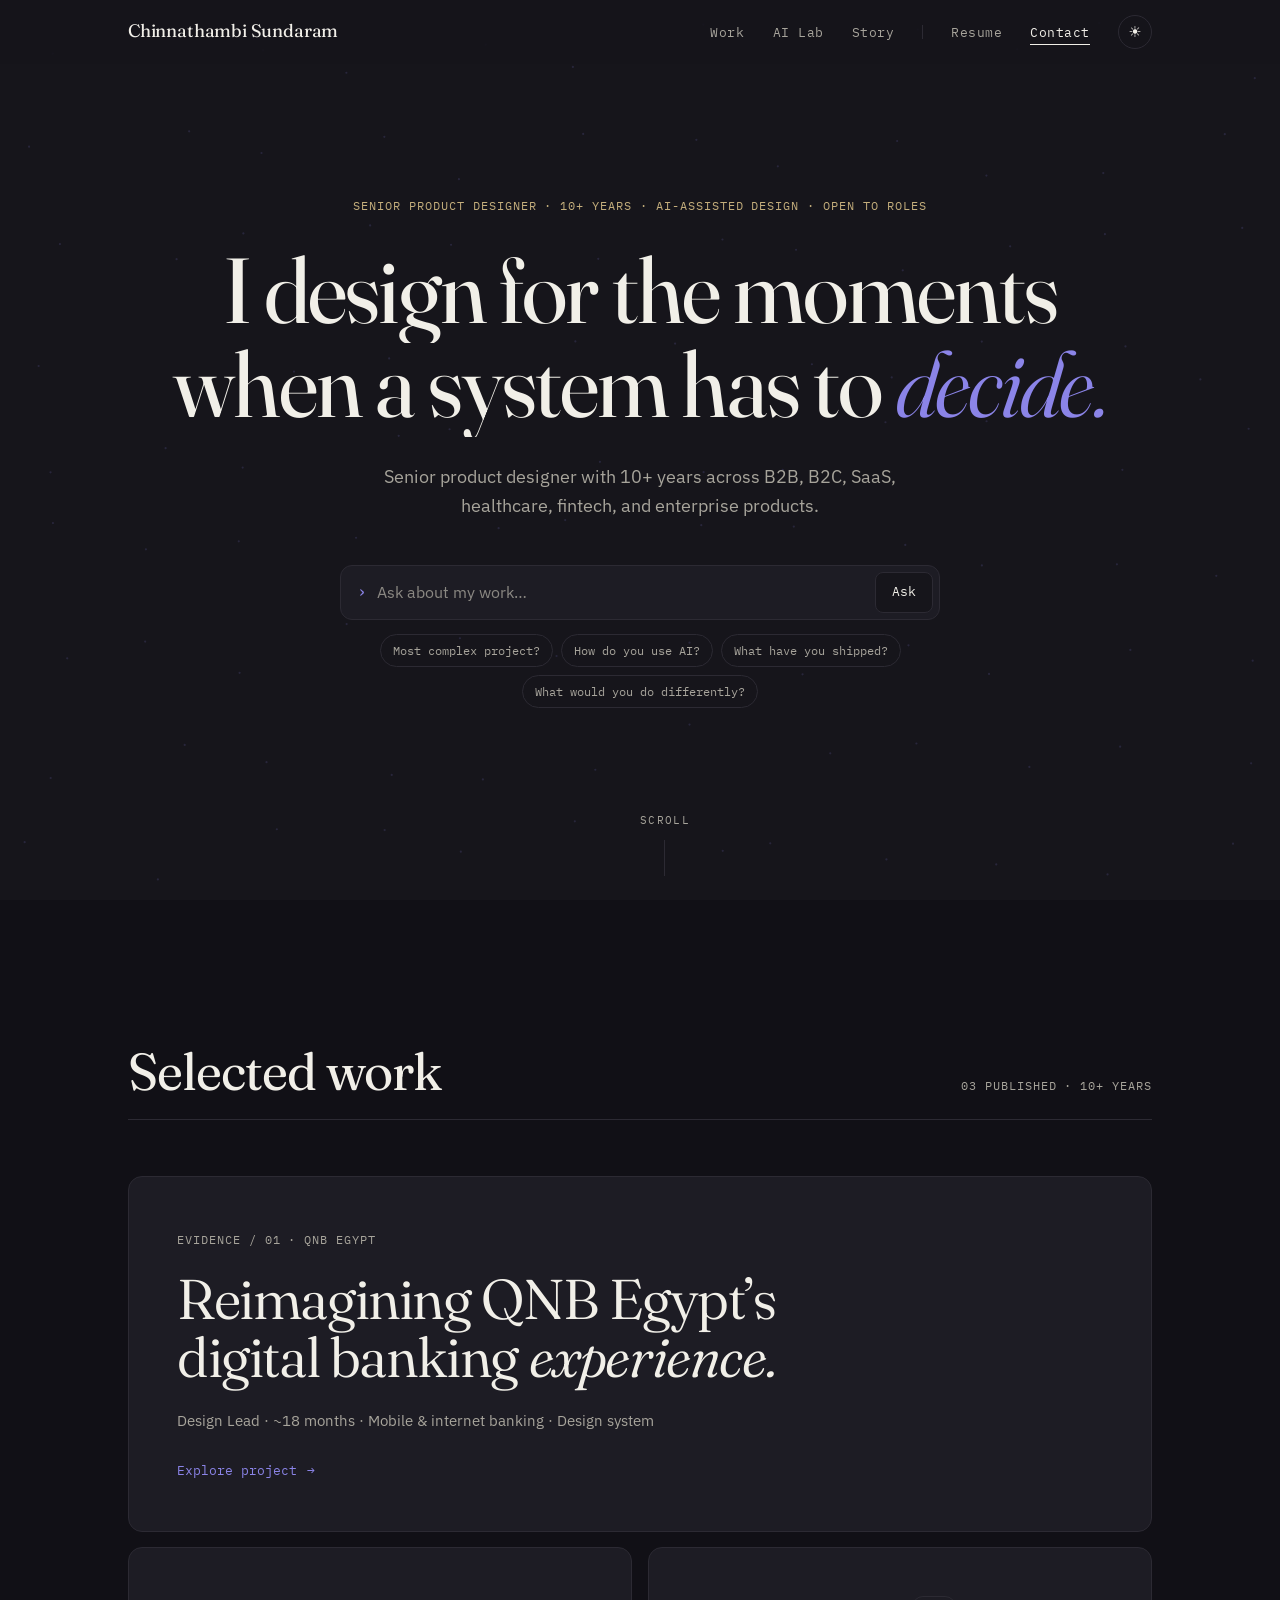
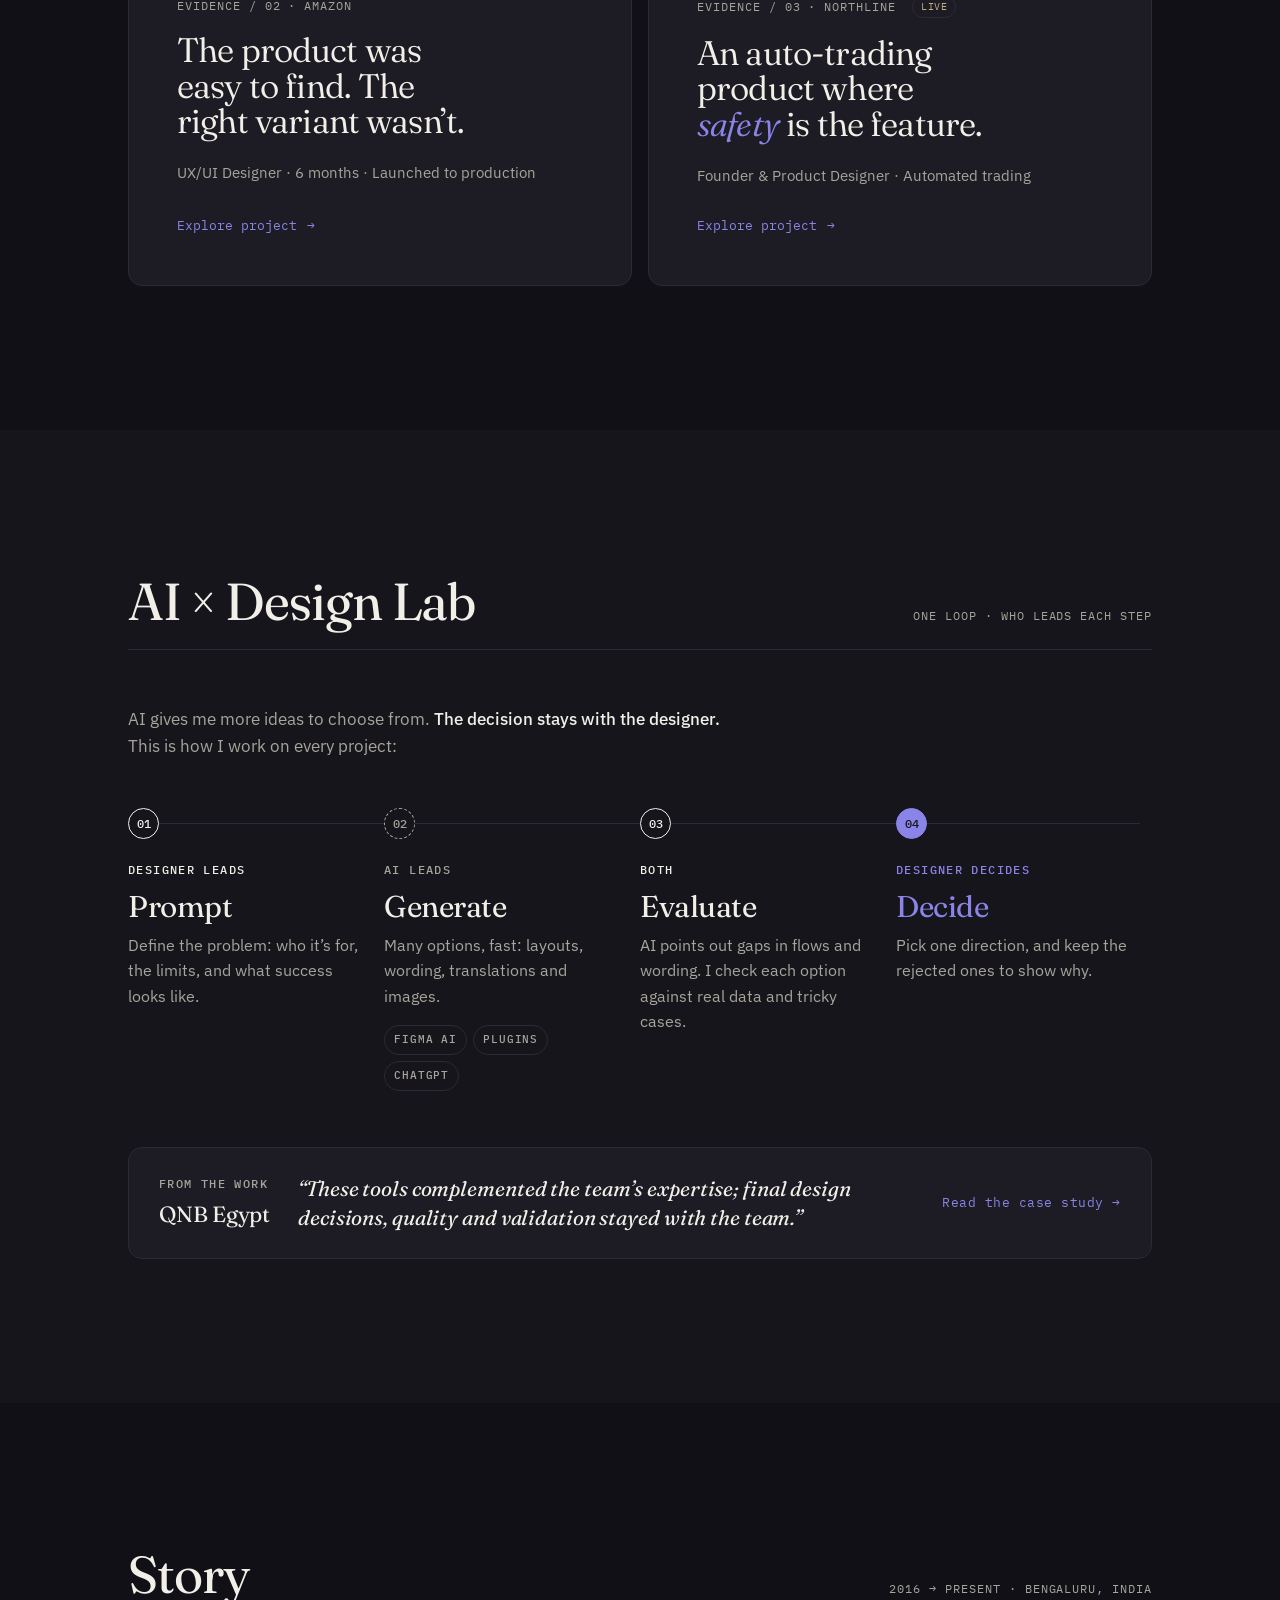
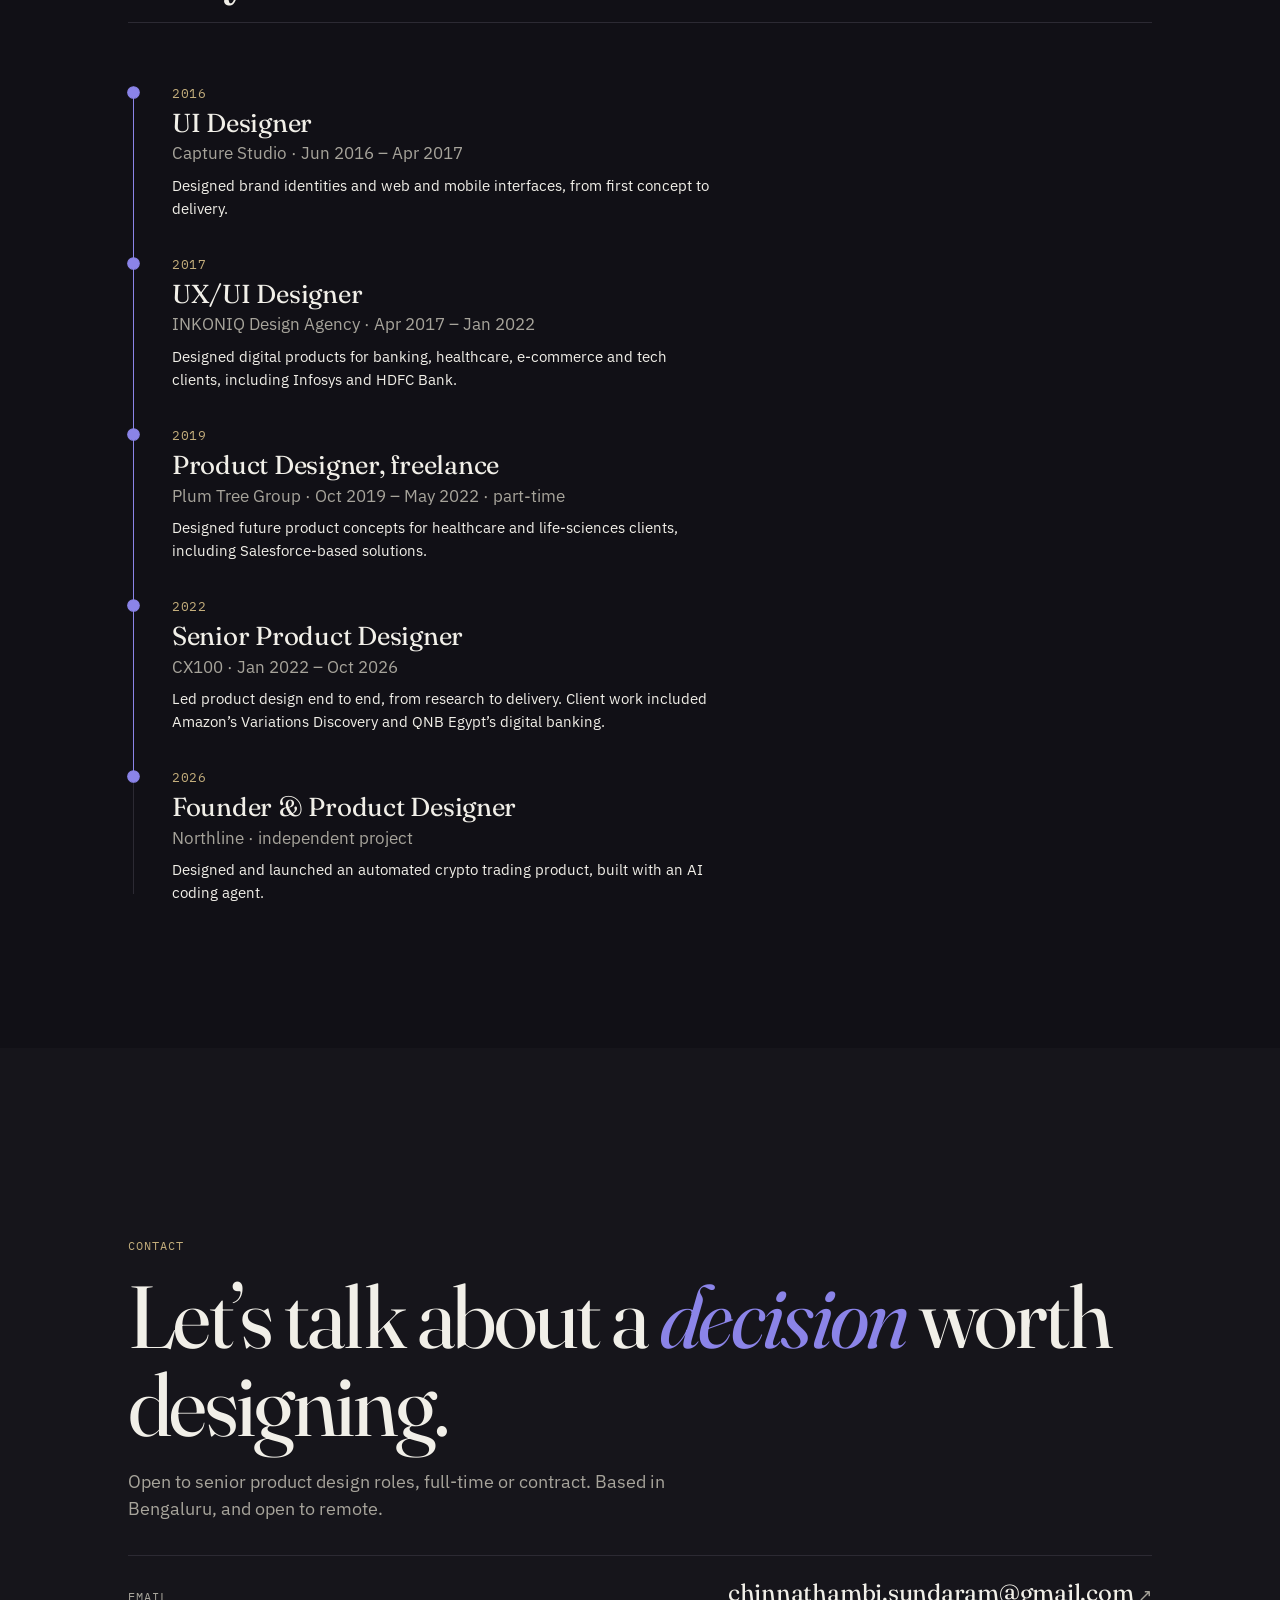
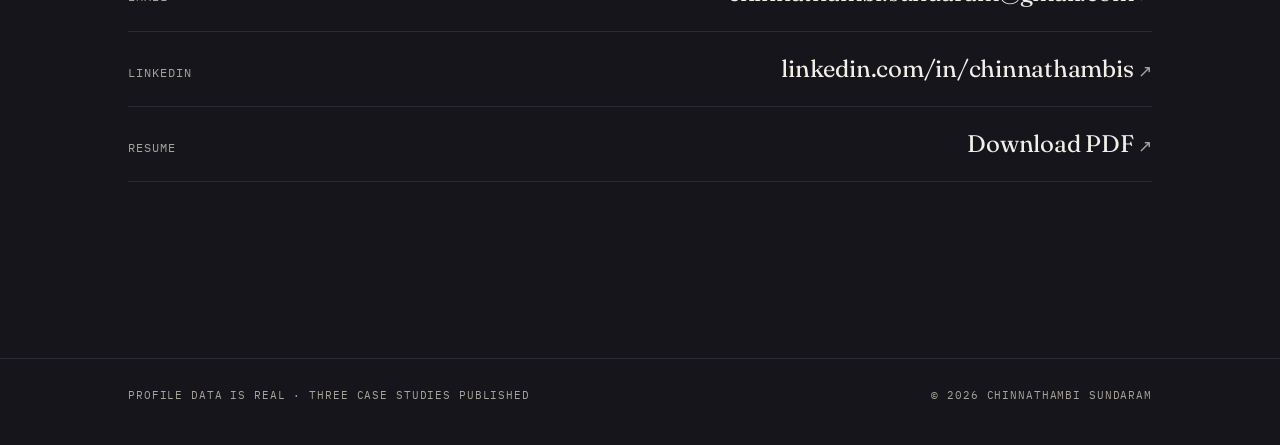
==== commit b4d63831: "Add resume: designed PDF on site, ATS Word/PDF and source kept in resume/ Co-Authored-By: Claude Opu" ====
--- a/index.html
+++ b/index.html
@@ -226,7 +226,7 @@
           <li class="nav-section"><a href="#lab">AI Lab</a></li>
           <li class="nav-section"><a href="#story">Story</a></li>
           <li class="sep" aria-hidden="true"></li>
-          <li class="nav-resume"><a href="#resume" data-placeholder="Resume PDF — to be added">Resume</a></li>
+          <li class="nav-resume"><a href="assets/Chinnathambi_Sundaram_Resume.pdf" target="_blank" rel="noopener">Resume<span class="sr-only"> (PDF, opens in a new tab)</span></a></li>
           <li><a href="#contact">Contact</a></li>
         </ul>
       </nav>
@@ -350,7 +350,7 @@
       <ul class="contact-list" data-reveal>
         <li><span class="label">Email</span><a class="contact-link" href="mailto:chinnathambi.sundaram@gmail.com">chinnathambi.sundaram@gmail.com <span aria-hidden="true">↗</span></a></li>
         <li><span class="label">LinkedIn</span><a class="contact-link" href="https://www.linkedin.com/in/chinnathambis" target="_blank" rel="noopener">linkedin.com/in/chinnathambis <span aria-hidden="true">↗</span><span class="sr-only"> (opens in a new tab)</span></a></li>
-        <li><span class="label">Resume</span><a href="#contact" data-placeholder="Resume PDF — to be added" class="flag">[RESUME PDF — TO BE ADDED]</a></li>
+        <li><span class="label">Resume</span><a class="contact-link" href="assets/Chinnathambi_Sundaram_Resume.pdf" target="_blank" rel="noopener">Download PDF <span aria-hidden="true">↗</span><span class="sr-only"> (opens in a new tab)</span></a></li>
       </ul>
     </div>
   </section>
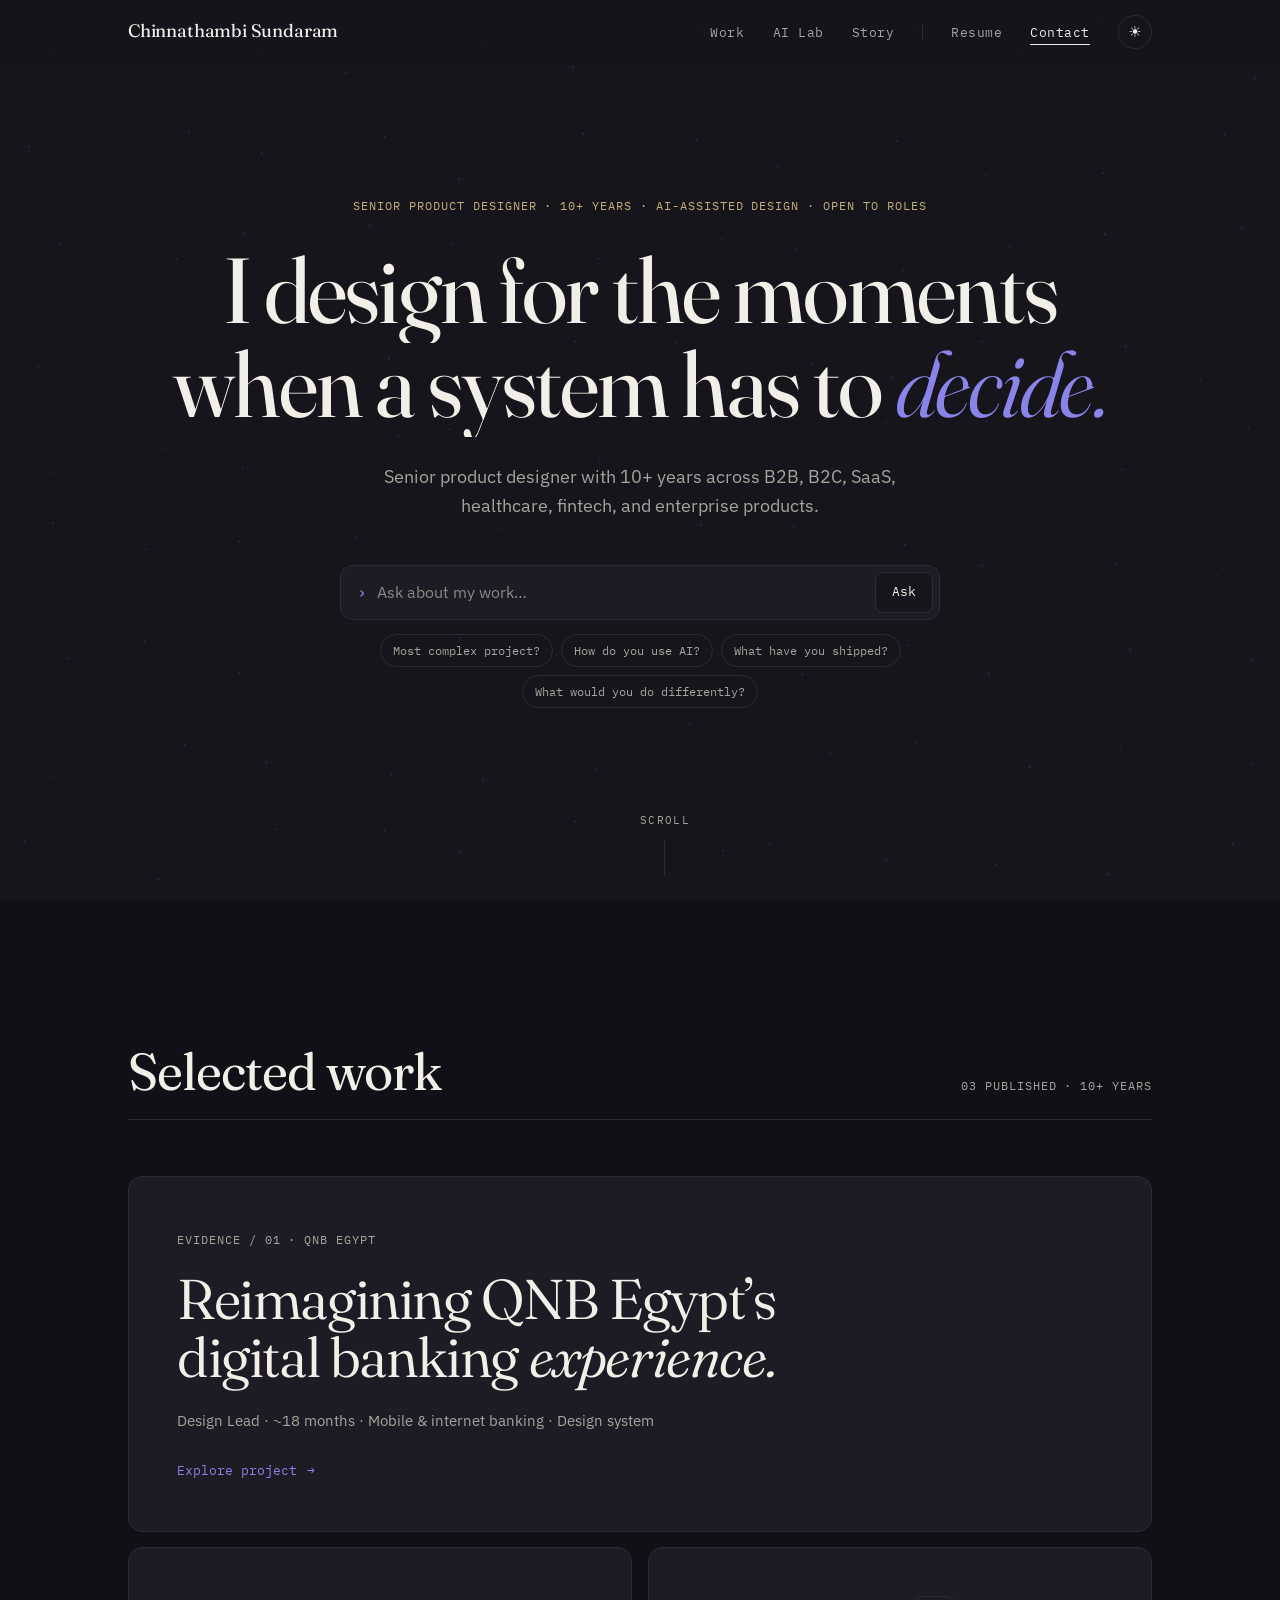
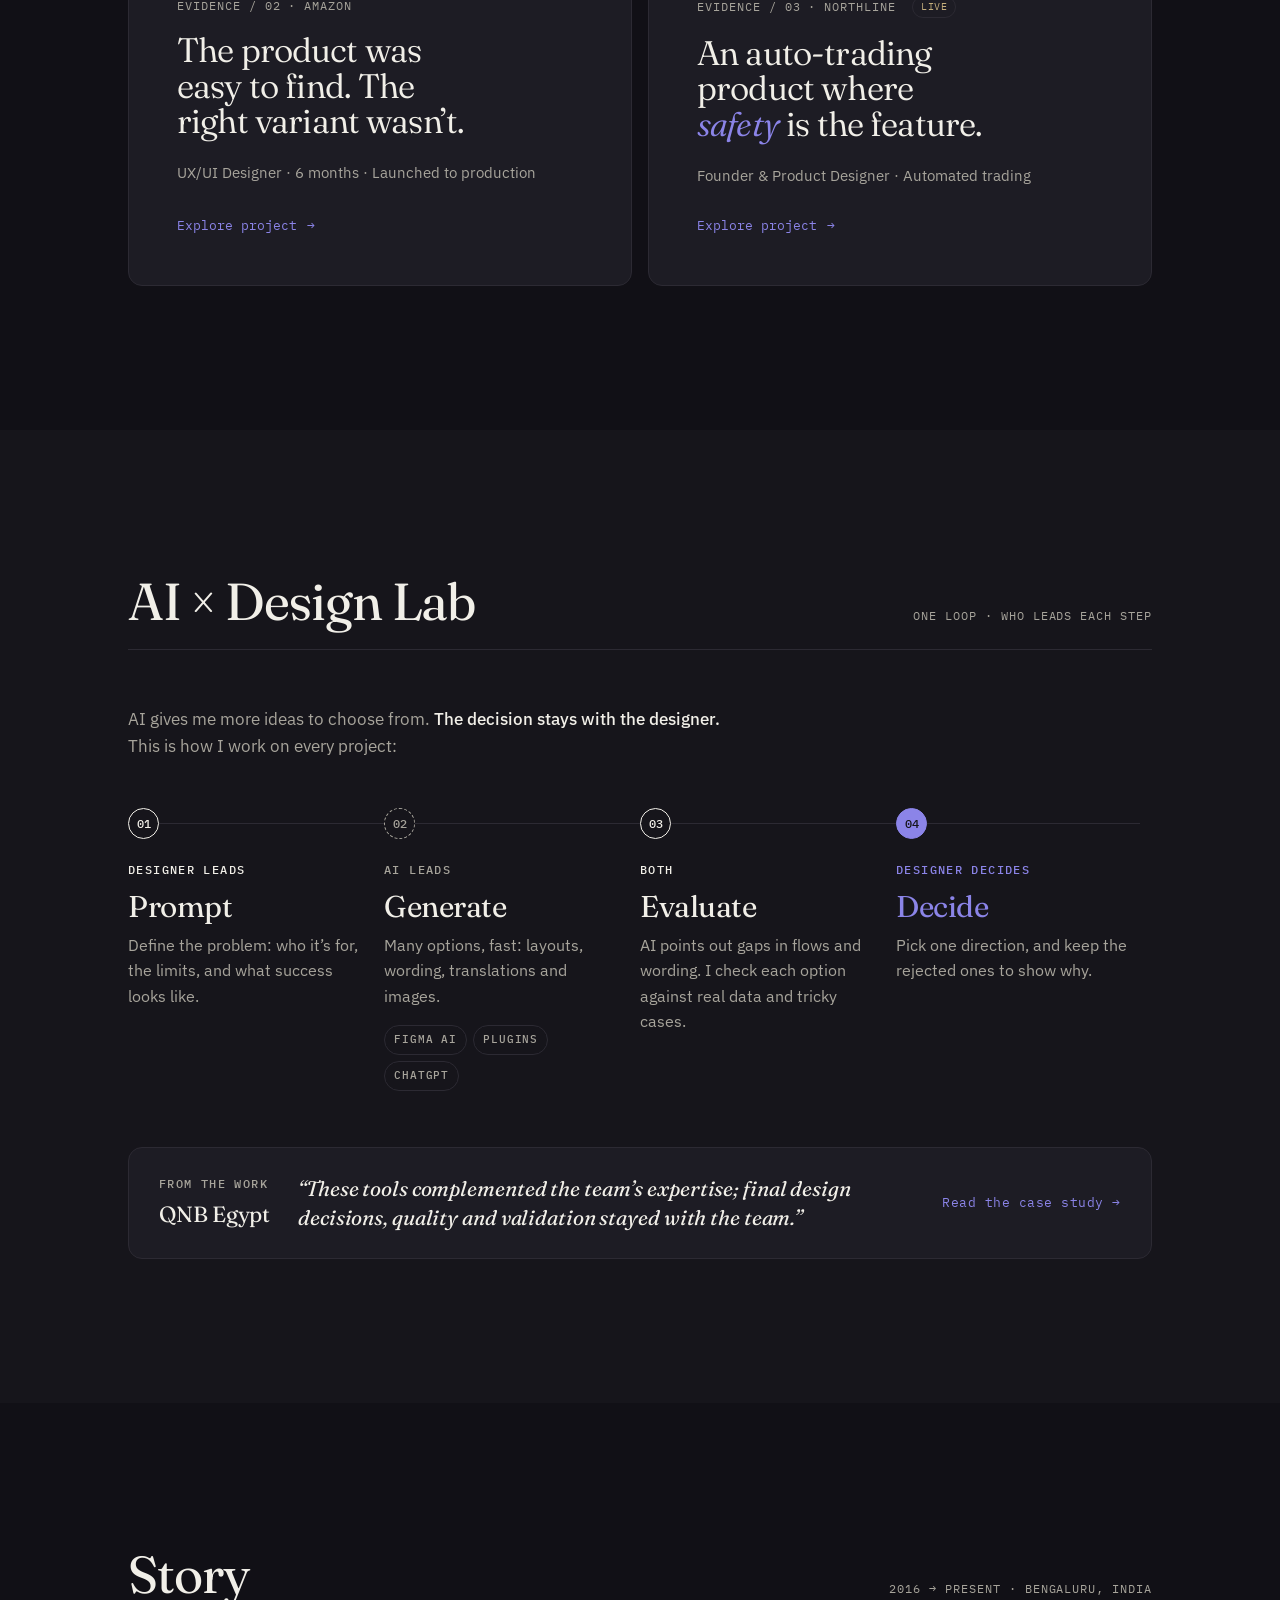
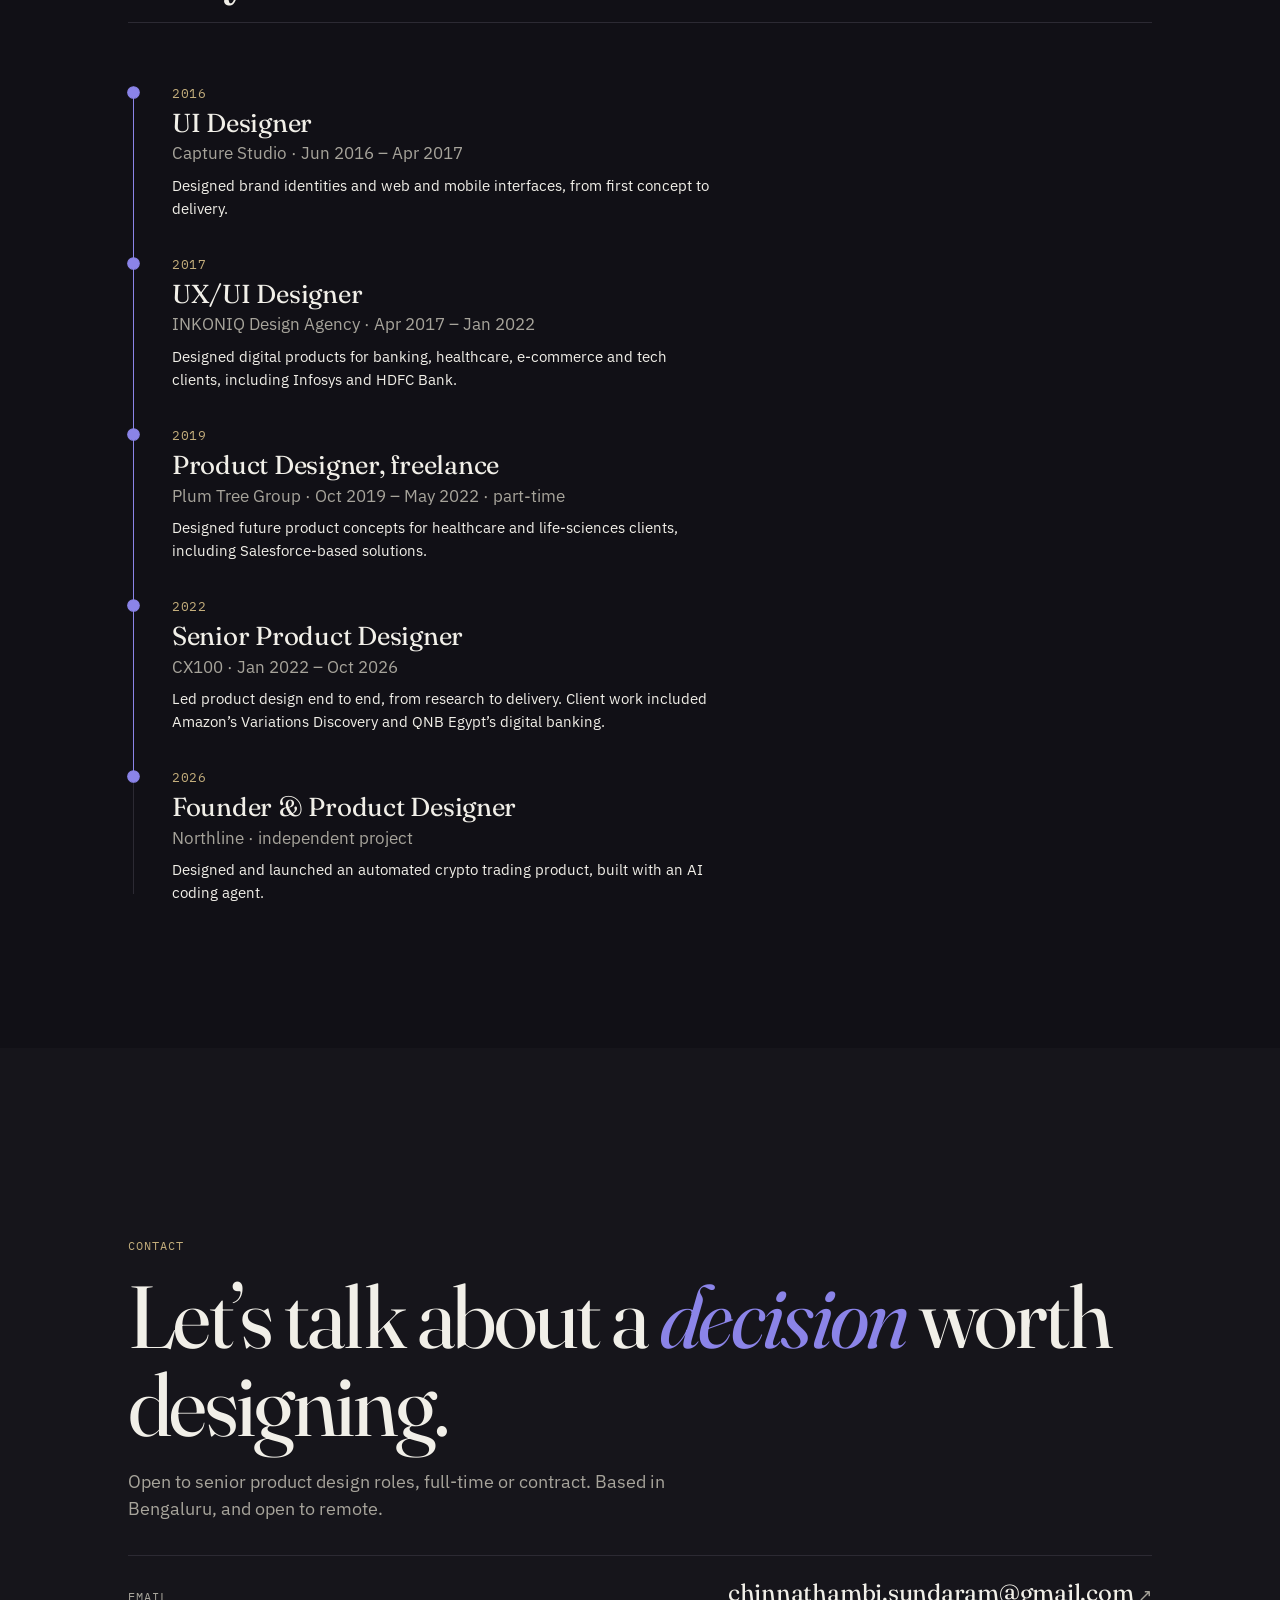
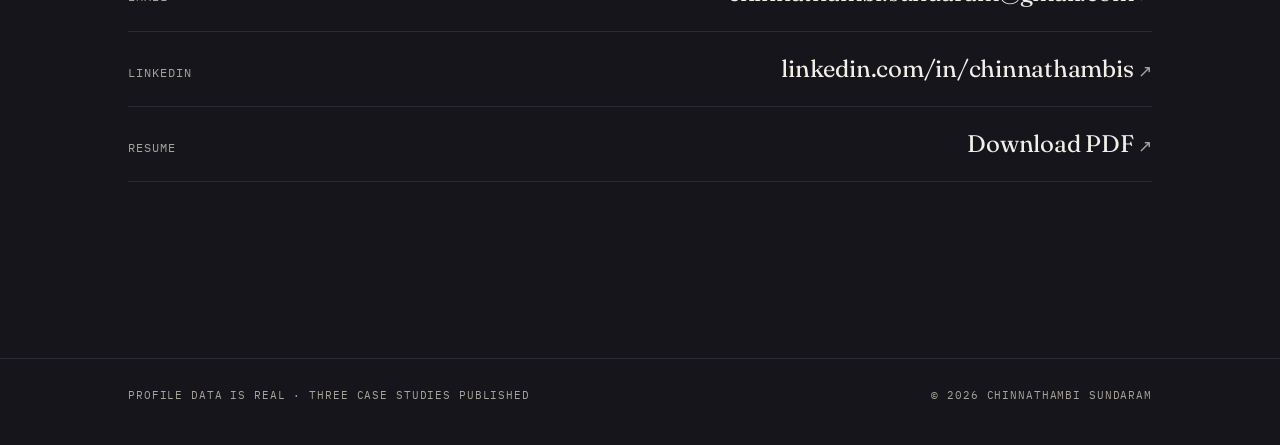
==== commit fce5e9be: "AI Lab: animate the loop as it scrolls into view Co-Authored-By: Claude Opus 5.5 <noreply@anthropic." ====
--- a/index.html
+++ b/index.html
@@ -189,6 +189,28 @@
   .loop-step p{max-width:none}
   .lab-proof{grid-template-columns:1fr;gap:14px;padding:22px}
 }
+/* Loop build-in: the line draws, then each step lands in order and the decision lights up last */
+.js .loop[data-reveal]{opacity:1;transform:none}
+.js .loop::before{transform:scaleX(0);transform-origin:left center;transition:transform 1.3s var(--ease) .15s}
+.js .loop.is-in::before{transform:none}
+.js .loop-step > *{opacity:0;transform:translateY(12px);transition:opacity .7s var(--ease-out-expo),transform .7s var(--ease-out-expo);transition-delay:calc(var(--i) * 260ms + 200ms)}
+.js .loop-step .loop-dot{transform:scale(.4)}
+.js .loop.is-in .loop-step > *{opacity:1;transform:none}
+.js .loop-tools span{opacity:0;transform:translateY(6px);transition:opacity .5s var(--ease-out-expo),transform .5s var(--ease-out-expo);transition-delay:calc(var(--i) * 260ms + 520ms + var(--t) * 90ms)}
+.js .loop.is-in .loop-tools span{opacity:1;transform:none}
+.js .loop-step.decide .loop-dot{background:var(--bg);color:var(--accent);transition:opacity .7s var(--ease-out-expo),transform .7s var(--ease-out-expo),background-color .5s var(--ease) 1.5s,color .5s var(--ease) 1.5s;transition-delay:calc(var(--i) * 260ms + 200ms),calc(var(--i) * 260ms + 200ms),1.5s,1.5s}
+.js .loop.is-in .loop-step.decide .loop-dot{background:var(--accent);color:var(--bg);animation:loop-ping 1.1s var(--ease-out-expo) 1.55s 1 both}
+@keyframes loop-ping{from{box-shadow:0 0 0 0 color-mix(in srgb,var(--accent) 45%,transparent)}to{box-shadow:0 0 0 14px color-mix(in srgb,var(--accent) 0%,transparent)}}
+.js .loop-step.ai .loop-dot{transition-property:opacity,transform}
+.js .loop.is-in .loop-step.ai .loop-dot{animation:loop-spin 2.4s var(--ease-out-expo) .9s 1}
+@keyframes loop-spin{from{rotate:0deg}to{rotate:360deg}}
+@media (max-width:760px){
+  .js .loop::before{transform:scaleY(0);transform-origin:center top}
+}
+@media (prefers-reduced-motion: reduce){
+  .js .loop::before,.js .loop-step > *,.js .loop-tools span,.js .loop-step .loop-dot{opacity:1;transform:none;transition:none;animation:none}
+  .js .loop-step.decide .loop-dot{background:var(--accent);color:var(--bg)}
+}
 
 /* ================= STORY ================= */
 .story-line{list-style:none;margin:0;padding:0;position:relative;max-width:760px}
@@ -309,11 +331,11 @@
       <p class="lab-intro" data-reveal>AI gives me more ideas to choose from. <strong>The decision stays with the designer.</strong> This is how I work on every project:</p>
 
       <ol class="loop" data-reveal>
-        <li class="loop-step"><span class="loop-dot" aria-hidden="true">01</span><span class="loop-who">Designer leads</span><h3>Prompt</h3><p>Define the problem: who it’s for, the limits, and what success looks like.</p></li>
-        <li class="loop-step ai"><span class="loop-dot" aria-hidden="true">02</span><span class="loop-who">AI leads</span><h3>Generate</h3><p>Many options, fast: layouts, wording, translations and images.</p>
-          <div class="loop-tools" aria-label="Tools"><span>Figma AI</span><span>Plugins</span><span>ChatGPT</span></div></li>
-        <li class="loop-step"><span class="loop-dot" aria-hidden="true">03</span><span class="loop-who">Both</span><h3>Evaluate</h3><p>AI points out gaps in flows and wording. I check each option against real data and tricky cases.</p></li>
-        <li class="loop-step decide"><span class="loop-dot" aria-hidden="true">04</span><span class="loop-who">Designer decides</span><h3>Decide</h3><p>Pick one direction, and keep the rejected ones to show why.</p></li>
+        <li class="loop-step" style="--i:0"><span class="loop-dot" aria-hidden="true">01</span><span class="loop-who">Designer leads</span><h3>Prompt</h3><p>Define the problem: who it’s for, the limits, and what success looks like.</p></li>
+        <li class="loop-step ai" style="--i:1"><span class="loop-dot" aria-hidden="true">02</span><span class="loop-who">AI leads</span><h3>Generate</h3><p>Many options, fast: layouts, wording, translations and images.</p>
+          <div class="loop-tools" aria-label="Tools"><span style="--t:0">Figma AI</span><span style="--t:1">Plugins</span><span style="--t:2">ChatGPT</span></div></li>
+        <li class="loop-step" style="--i:2"><span class="loop-dot" aria-hidden="true">03</span><span class="loop-who">Both</span><h3>Evaluate</h3><p>AI points out gaps in flows and wording. I check each option against real data and tricky cases.</p></li>
+        <li class="loop-step decide" style="--i:3"><span class="loop-dot" aria-hidden="true">04</span><span class="loop-who">Designer decides</span><h3>Decide</h3><p>Pick one direction, and keep the rejected ones to show why.</p></li>
       </ol>
 
       <figure class="lab-proof" data-reveal>
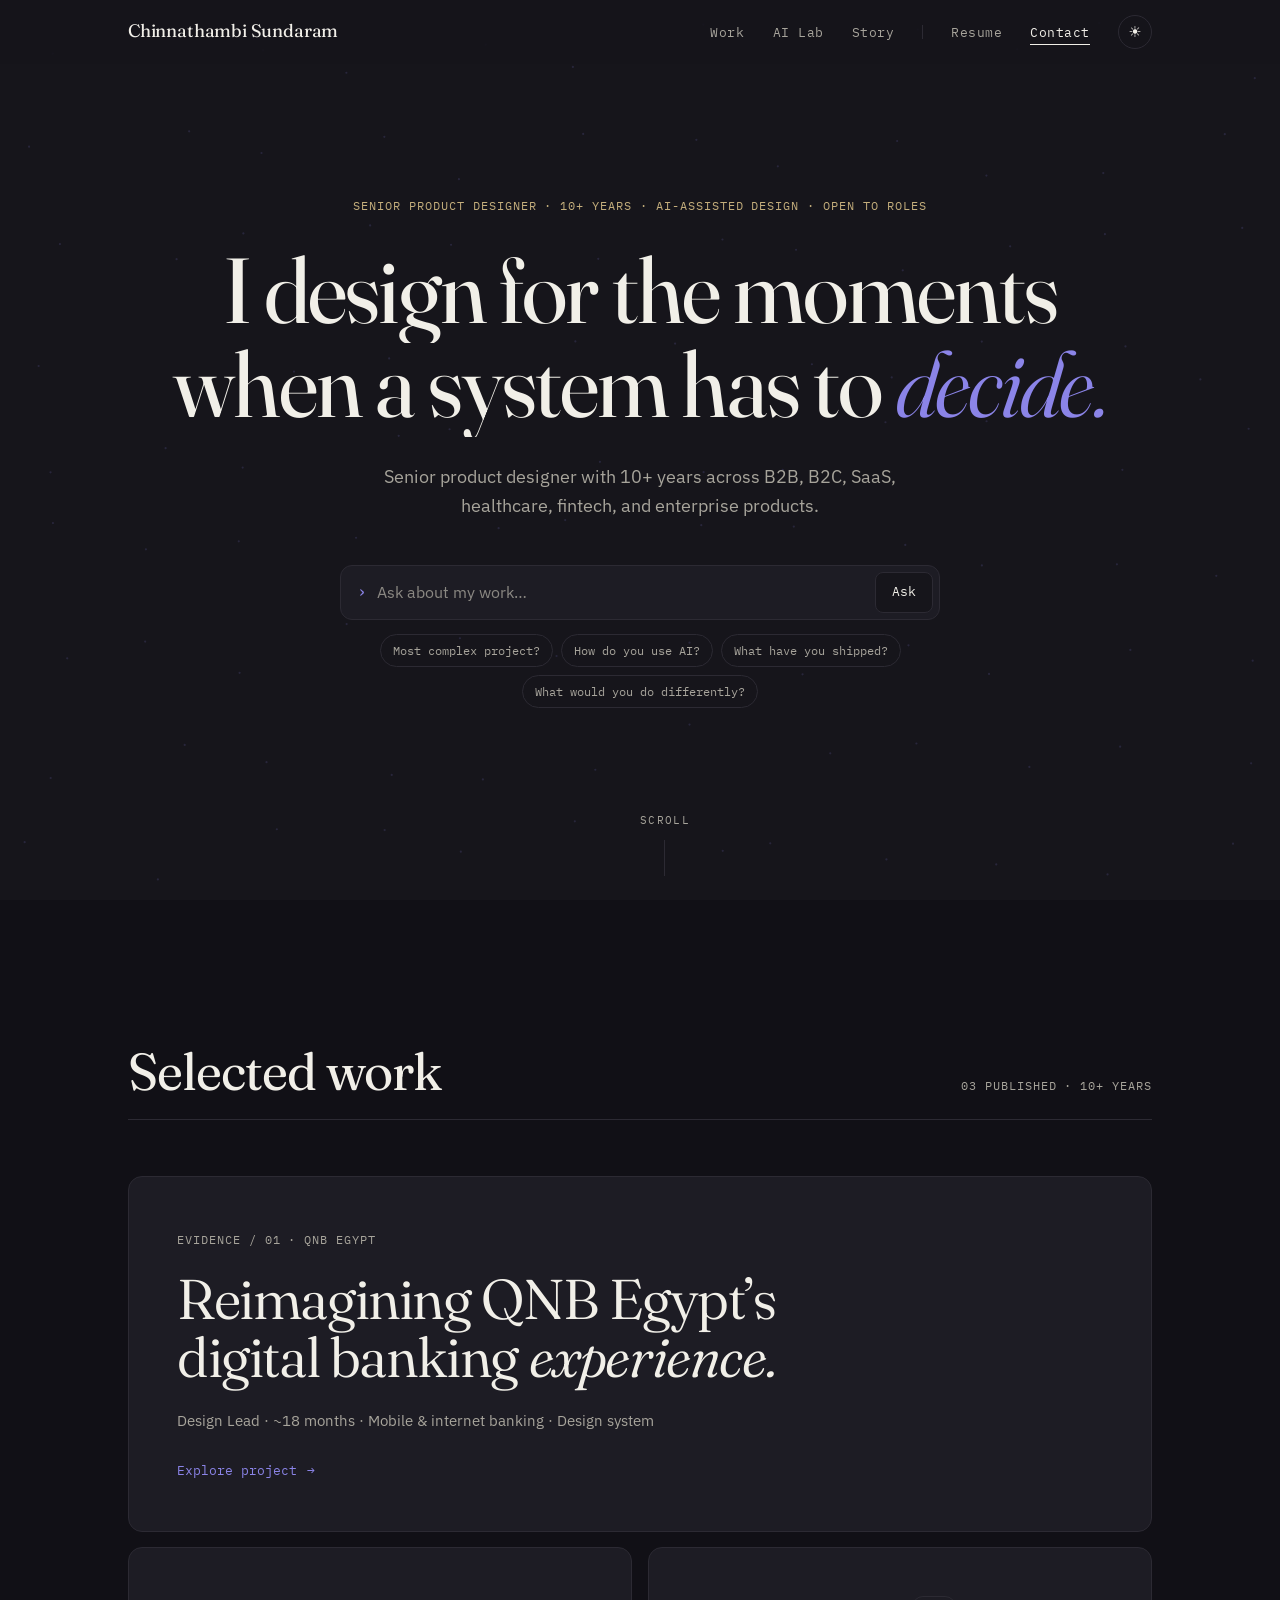
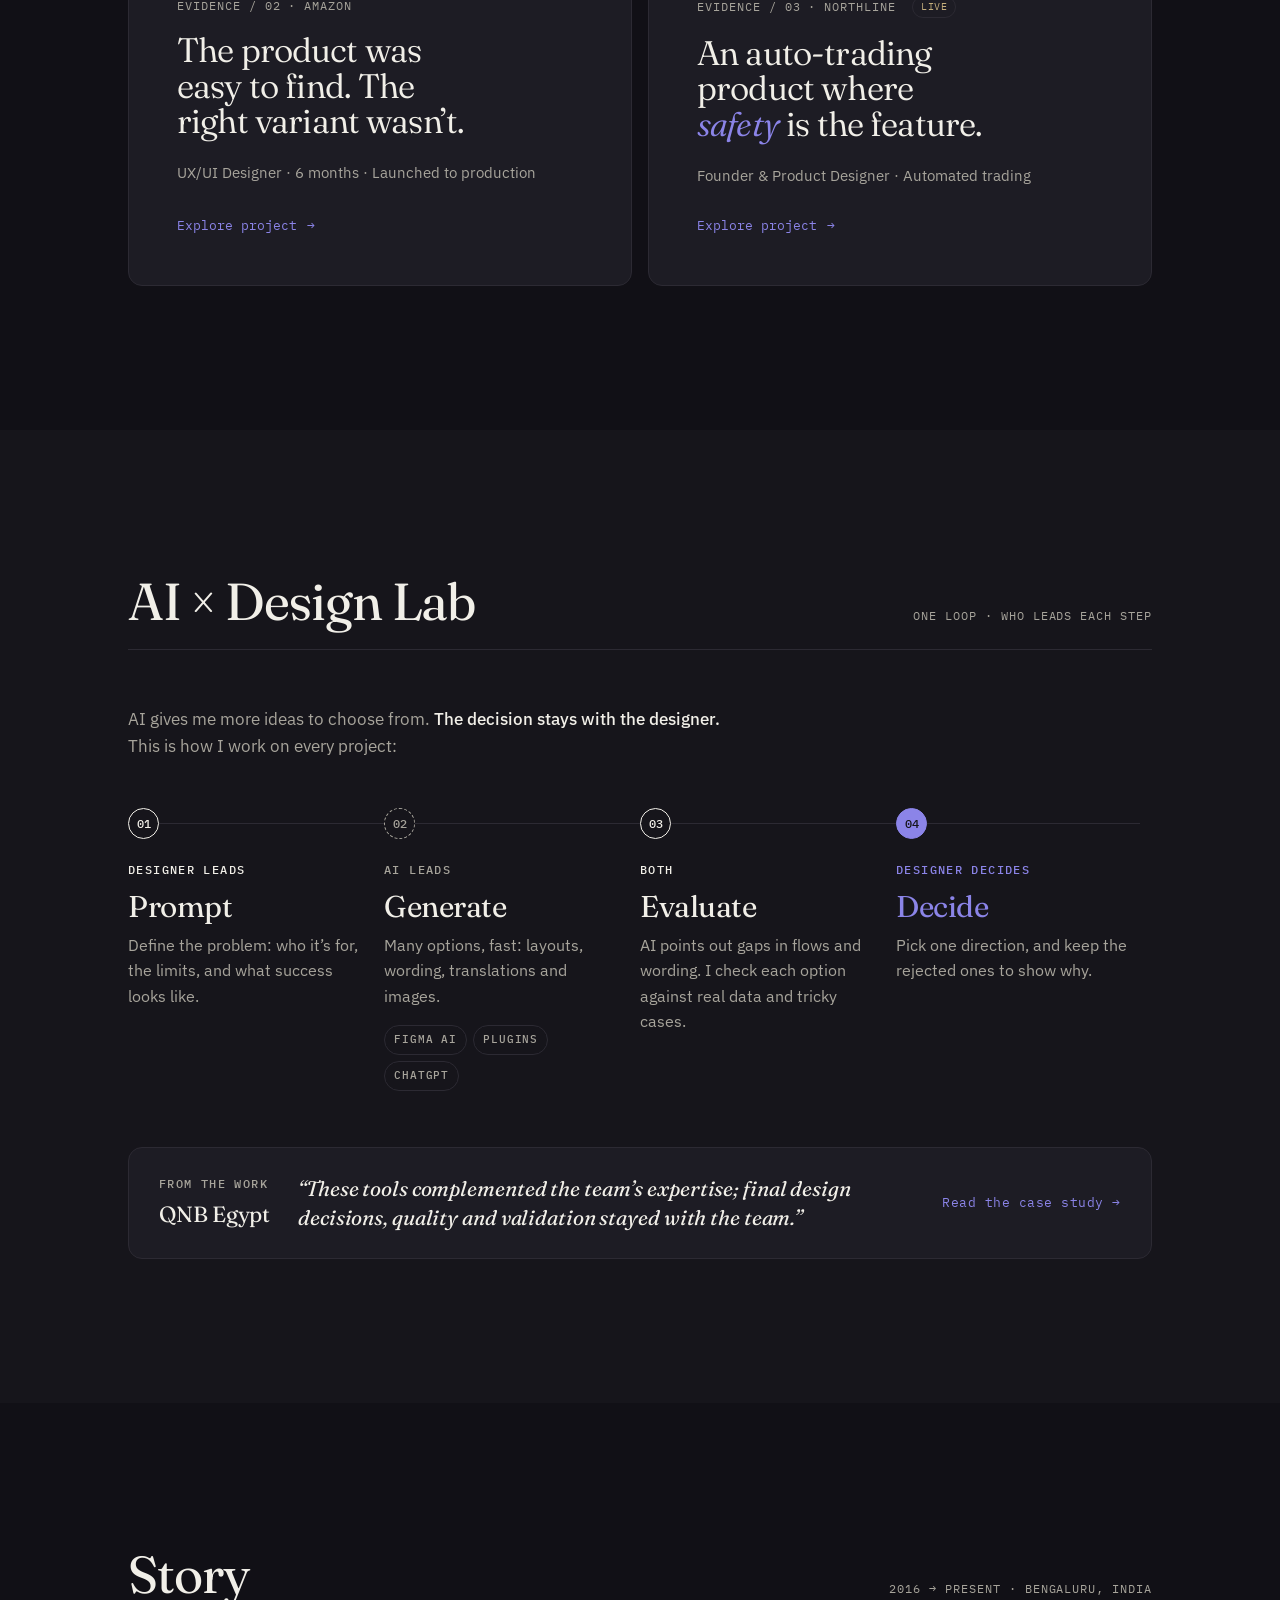
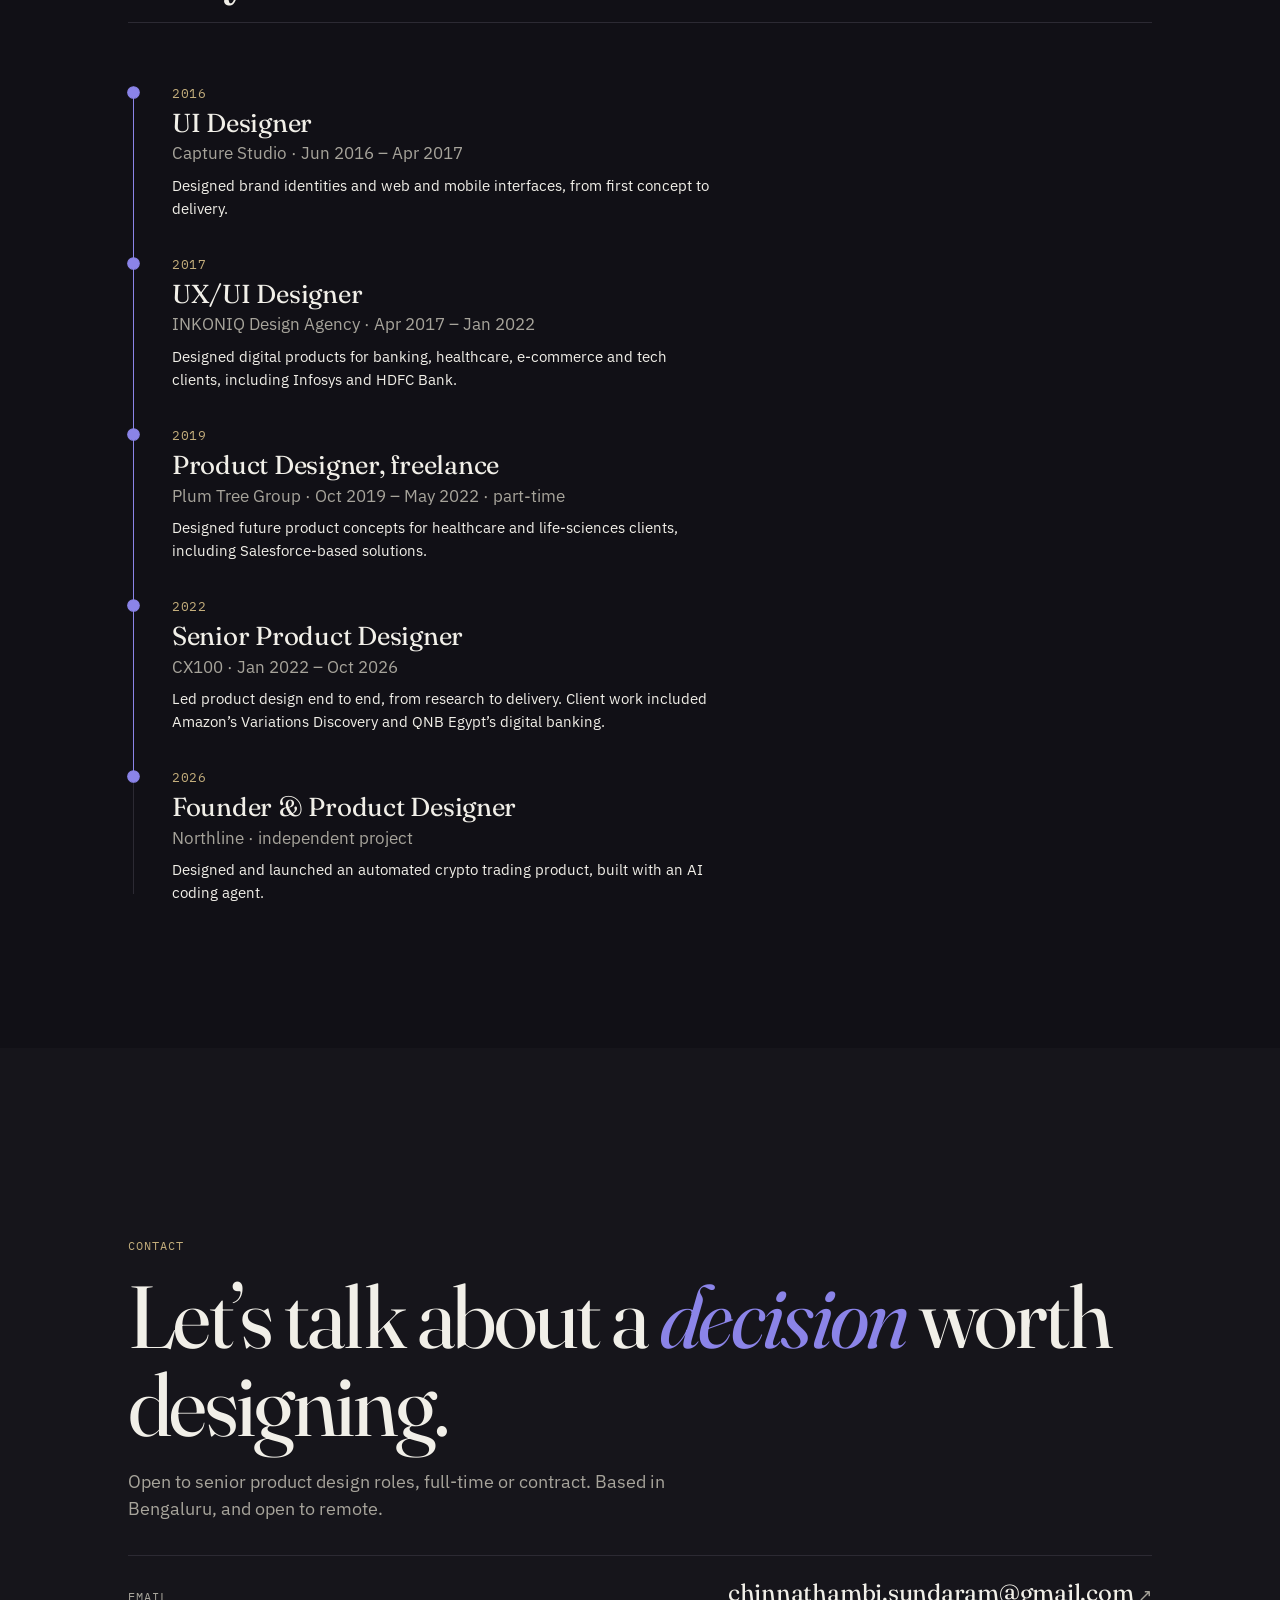
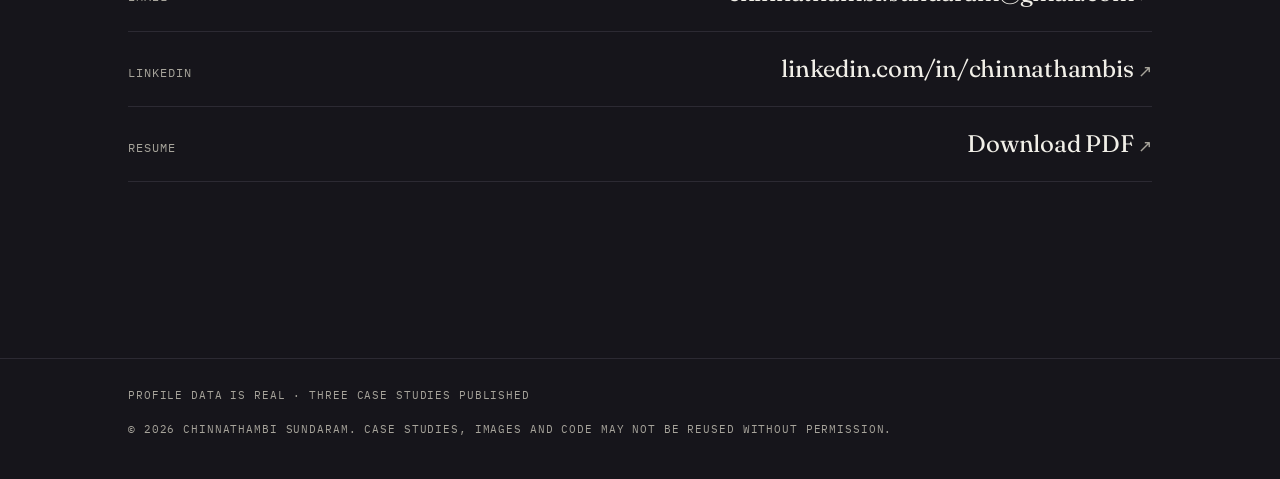
==== commit d30035c9: "Add all-rights-reserved LICENSE and reuse notice in footers Co-Authored-By: Claude Opus 5.5 <noreply" ====
--- a/index.html
+++ b/index.html
@@ -381,7 +381,7 @@
 <footer class="site-footer">
   <div class="wrap">
     <p>Profile data is real · Three case studies published</p>
-    <p>© 2026 Chinnathambi Sundaram</p>
+    <p>© 2026 Chinnathambi Sundaram. Case studies, images and code may not be reused without permission.</p>
   </div>
 </footer>
 
